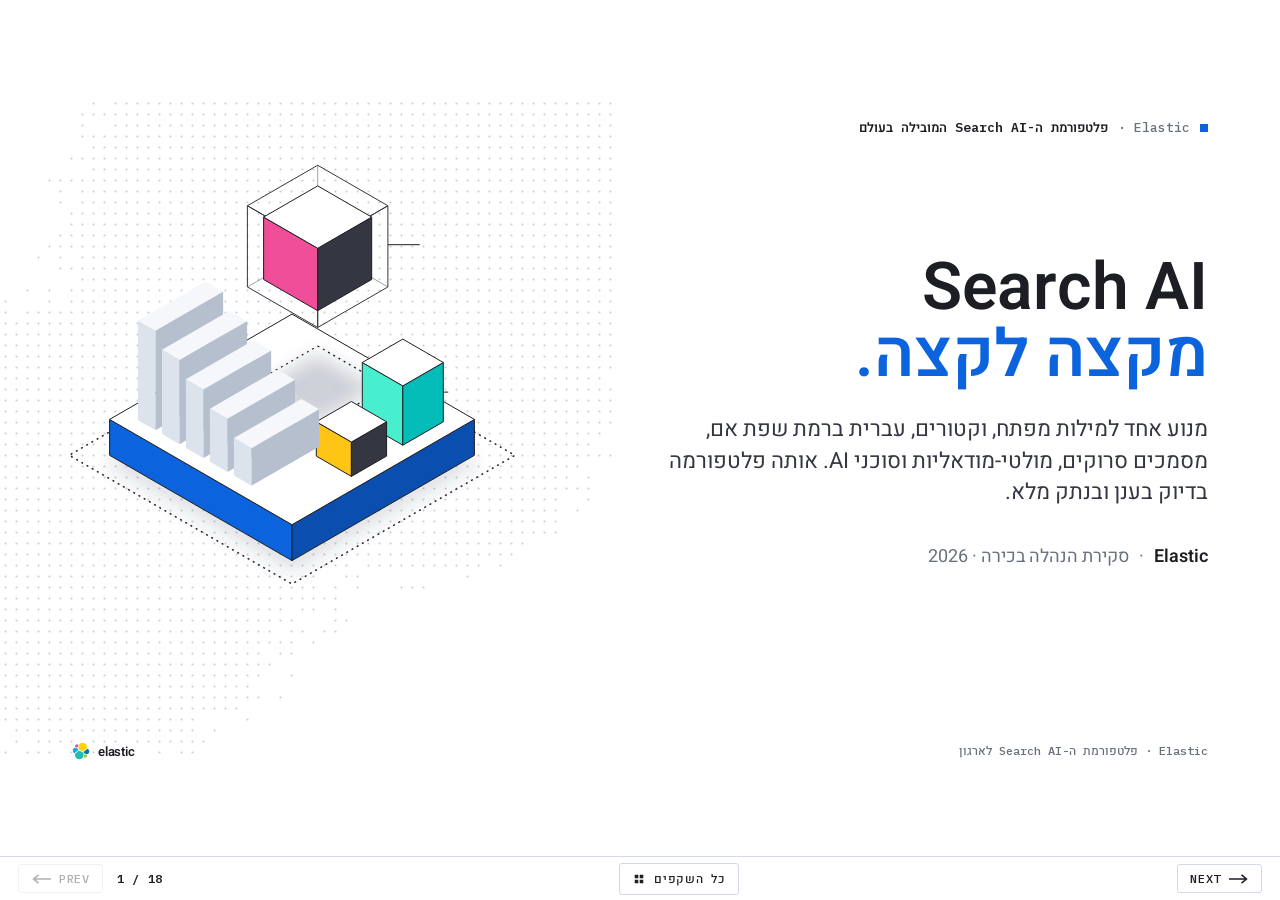
==== he.html @ b0130a94 "Add executive Hebrew (RTL) Search AI deck (he.html)" ====
<!DOCTYPE html>
<html lang="he" dir="rtl">
<head>
<meta charset="UTF-8">
<meta name="viewport" content="width=device-width,initial-scale=1">
<title>Elastic Search AI · מצגת הנהלה</title>
<link rel="preconnect" href="https://fonts.googleapis.com">
<link href="https://fonts.googleapis.com/css2?family=Heebo:wght@400;500;600;700&display=swap" rel="stylesheet">
<style>
@font-face{font-family:'IBM Plex Mono';font-style:normal;font-weight:400;font-display:block;src:url([data-uri]) format('woff2');unicode-range:U+0000-00FF, U+0131, U+0152-0153, U+02BB-02BC, U+02C6, U+02DA, U+02DC, U+0304, U+0308, U+0329, U+2000-206F, U+20AC, U+2122, U+2191, U+2193, U+2212, U+2215, U+FEFF, U+FFFD}
@font-face{font-family:'IBM Plex Mono';font-style:normal;font-weight:500;font-display:block;src:url([data-uri]) format('woff2');unicode-range:U+0000-00FF, U+0131, U+0152-0153, U+02BB-02BC, U+02C6, U+02DA, U+02DC, U+0304, U+0308, U+0329, U+2000-206F, U+20AC, U+2122, U+2191, U+2193, U+2212, U+2215, U+FEFF, U+FFFD}
@font-face{font-family:'IBM Plex Mono';font-style:normal;font-weight:600;font-display:block;src:url([data-uri]) format('woff2');unicode-range:U+0000-00FF, U+0131, U+0152-0153, U+02BB-02BC, U+02C6, U+02DA, U+02DC, U+0304, U+0308, U+0329, U+2000-206F, U+20AC, U+2122, U+2191, U+2193, U+2212, U+2215, U+FEFF, U+FFFD}
@font-face{font-family:'Inter';font-style:normal;font-weight:400 600;font-display:block;src:url([data-uri]) format('woff2');unicode-range:U+0370-0377, U+037A-037F, U+0384-038A, U+038C, U+038E-03A1, U+03A3-03FF}
@font-face{font-family:'Inter';font-style:normal;font-weight:400 600;font-display:block;src:url([data-uri]) format('woff2');unicode-range:U+0000-00FF, U+0131, U+0152-0153, U+02BB-02BC, U+02C6, U+02DA, U+02DC, U+0304, U+0308, U+0329, U+2000-206F, U+20AC, U+2122, U+2191, U+2193, U+2212, U+2215, U+FEFF, U+FFFD}
:root{
  --blue:#0B64DD; --blue-d:#0A4FB0; --blue-l:#D9E8FF;
  --teal:#48EFCF; --teal-d:#02BCB7;
  --pink:#F04E98; --pink-l:#F58FC0;
  --orange:#FF7E62; --yellow:#FEC514;
  --ink:#1D1E24; --char:#343741; --grey:#69707D; --grey-l:#98A2B3;
  --line:#D3DAE6; --bg:#F5F7FA; --slate:#B5BFCE; --slate-l:#DDE3EC;
  --sans:'Inter',-apple-system,system-ui,sans-serif;
  --mono:'IBM Plex Mono',ui-monospace,Menlo,monospace;
}
*,*::before,*::after{box-sizing:border-box;margin:0;padding:0}
html{background:#fff;width:100%;height:100%;overflow:hidden}
.slide{display:none;width:1280px;height:720px;overflow:hidden;position:absolute;left:0;top:0;background:#fff;color:var(--ink);font-family:var(--sans);-webkit-font-smoothing:antialiased;padding:56px 72px}
.slide.soft{background:var(--bg)}
.slide.ink{background:#101218;color:#fff}

/* type */
.eyebrow{font:500 12px var(--mono);letter-spacing:.08em;text-transform:uppercase;color:var(--grey);display:flex;align-items:center;gap:10px}
.eyebrow::before{content:'';width:8px;height:8px;background:var(--blue)}
.eyebrow b{color:var(--ink);font-weight:600}
h1,.h1{font-family:var(--sans);font-weight:600;font-size:52px;line-height:1.04;letter-spacing:-1.6px;color:var(--ink);margin-top:14px}
h1 .b,.h1 .b,.b{color:var(--blue)}
.sub{font-size:19px;line-height:1.5;color:var(--grey);max-width:820px;margin-top:14px}
.mono{font-family:var(--mono)}
.quote{font:400 28px/1.35 var(--mono);color:var(--ink);letter-spacing:-.3px}
.stat{font:500 84px/1 var(--sans);letter-spacing:-3px;color:var(--blue)}
.stat small{font-size:.45em;letter-spacing:-1px}
.cap{font-size:15px;line-height:1.45;color:var(--char)}
.tag{font:600 11px var(--mono);letter-spacing:.06em;text-transform:uppercase;color:var(--ink)}
.tag i{font-style:normal;font-weight:400;color:var(--grey)}
.chip{display:inline-flex;align-items:center;gap:6px;font:500 11px var(--mono);letter-spacing:.04em;text-transform:uppercase;color:var(--char);border:1px solid var(--line);background:#fff;padding:4px 9px}
.chip.on{border-color:var(--blue);color:var(--blue)}
.btn{display:inline-flex;align-items:center;font:500 15px var(--sans);color:var(--blue);border:1.5px solid var(--blue);border-radius:4px;padding:11px 22px;background:#fff}
.btn.fill{background:var(--blue);color:#fff}

/* surfaces */
.card{background:#fff;border:1px solid var(--line);padding:20px 22px}
.card.ink{background:var(--ink);border-color:var(--ink);color:#fff}
.rule{height:1px;background:var(--ink)}
.hair{border-top:1px solid var(--ink)}
.dash{border:1px dashed var(--ink)}
.sw{display:inline-block;width:10px;height:10px;vertical-align:middle}

/* layers */
.ew-dots{position:absolute;pointer-events:none;z-index:0}
.z{position:relative;z-index:2}
svg.iso{overflow:visible;position:absolute;z-index:1}
svg.iso text{font-family:var(--mono)}

/* chrome */
.ew-foot{position:absolute;left:72px;right:72px;bottom:26px;height:22px;display:flex;align-items:center;justify-content:space-between;z-index:5;font:500 10.5px var(--mono);letter-spacing:.08em;text-transform:uppercase;color:var(--grey-l)}
.ew-foot .lg{display:flex;align-items:center;gap:8px;color:var(--ink);font:600 13px var(--sans);letter-spacing:-.2px;text-transform:none}
.ew-foot .lg svg{width:18px;height:18px}
.slide.ink .ew-foot .lg{color:#fff}

/* entrance */
@keyframes ew-in{from{opacity:0;transform:translateY(12px)}to{opacity:1;transform:none}}
@keyframes ew-wipe{from{clip-path:inset(0 100% 0 0)}to{clip-path:inset(0 0 0 0)}}
.in1{animation:ew-in .6s cubic-bezier(.2,.7,.2,1) .05s both}
.in2{animation:ew-in .6s cubic-bezier(.2,.7,.2,1) .15s both}
.in3{animation:ew-in .6s cubic-bezier(.2,.7,.2,1) .3s both}
.in4{animation:ew-in .6s cubic-bezier(.2,.7,.2,1) .5s both}
.in5{animation:ew-in .6s cubic-bezier(.2,.7,.2,1) .7s both}
.in6{animation:ew-in .6s cubic-bezier(.2,.7,.2,1) .95s both}
.wipe{animation:ew-wipe .9s cubic-bezier(.6,0,.2,1) .2s both}

.slide.on{display:block}

/* Briefing deck v2: deck layer on top of eweb.css (Elastic web kit). Role colours are consistent across all slides. */
html,body{margin:0;background:#fff}
body{position:fixed;inset:0;overflow:hidden}
:root{--bar:44px}
#stage{position:absolute;left:0;top:0;width:1280px;height:720px;transform-origin:0 0}
.slide{font-size:18px}
.mono{font-family:var(--mono)}
.slide .tag{font-size:12px}
h1{font-size:46px;letter-spacing:-1.5px}
.slide [data-goto]{cursor:pointer}
.ew-foot{color:var(--grey)}
.ew-foot .rt{display:flex;gap:22px;align-items:center}
.ew-foot .ct{color:var(--ink);min-width:40px;text-align:right}

/* ---------- role colours: BM25 yellow, vector teal, RRF pink, rerank poppy, key blue ---------- */
.kw{--c:#FEC514;--ct:#8A6500;--cl:#FFF4CC}
.vec{--c:#48EFCF;--ct:#0A7A76;--cl:#DDFBF5}
.rrf{--c:#F04E98;--ct:#BD2A72;--cl:#FDE6F1}
.rr{--c:#FF957D;--ct:#B84A2E;--cl:#FFE9E3}
.key{--c:#0B64DD;--ct:#0B64DD;--cl:#D9E8FF}
.kwt{color:#8A6500}.vect{color:#0A7A76}.rrft{color:#BD2A72}.rrt{color:#B84A2E}
.chipf{display:inline-block;background:var(--c);color:var(--ink);font:600 13px/1 var(--mono);letter-spacing:.05em;text-transform:uppercase;padding:7px 12px;white-space:nowrap}
.chipf.key{color:#fff}
.chipf.lc{text-transform:none;letter-spacing:.02em}
.chipf.ink{background:#343741;color:#fff}
.chipf.sl{background:#B5BFCE}
.chipf.ghostc{background:#fff;border:1.5px dashed var(--grey);color:var(--grey);padding:5.5px 10.5px}
.sw{display:inline-block;width:16px;height:16px;background:var(--c);flex:none;margin-top:4px}
.illus{margin:-4px 0 -4px 14px;font:600 11px var(--mono);letter-spacing:.08em;text-transform:uppercase;border:1px solid var(--ink);padding:3px 8px;color:var(--ink);background:#fff}
.arw{width:22px;height:11px;flex:none;color:var(--ink)}

/* step reveal */
.rv{opacity:0;transform:translateY(8px);transition:opacity .45s ease,transform .45s ease;pointer-events:none}
.rv.show{opacity:1;transform:none;pointer-events:auto}
.stack{display:grid}
.stack>*{grid-area:1/1}

/* code window */
.cw{background:#fff;border:1px solid var(--ink);box-shadow:6px 6px 0 var(--blue)}
.cw .bar{height:26px;border-bottom:1px solid var(--ink);display:flex;align-items:center;gap:6px;padding:0 10px;font:600 11px var(--mono);letter-spacing:.06em;text-transform:uppercase}
.cw .bar i{width:8px;height:8px;border:1px solid var(--ink);border-radius:50%}
.cw .bar span{margin-left:6px}
.code{font:400 15px/1.55 var(--mono);color:var(--char);padding:9px 14px;margin:0;white-space:pre}
.code .k{color:var(--blue);font-weight:600}

/* results tables (shared by slides 03 and 10) */
.lst .lh{display:flex;align-items:center;gap:12px;padding-bottom:12px;border-bottom:2px solid var(--c,var(--ink))}
.lst .lsub{font-size:18px;color:var(--grey)}
.lst .lsub b{color:var(--ink);font-weight:600;font-family:var(--mono);font-size:17px}
.r{display:grid;grid-template-columns:28px 1fr auto;align-items:center;column-gap:10px;border-bottom:1px solid var(--line);position:relative}
.rk{font:500 14px var(--mono);color:var(--grey)}
.ti{font:500 16px/1.25 var(--sans);letter-spacing:-.1px;color:var(--ink)}
.sc{text-align:right;white-space:nowrap}
.sc b{display:block;font:600 28px/1 var(--mono);color:var(--ct,var(--ink));letter-spacing:-.5px}
.sc i{display:block;font:400 11px var(--mono);color:var(--grey);font-style:normal;margin-top:3px}
.top1{background:var(--cl);box-shadow:inset 4px 0 0 var(--c)}

/* ---------- speaker notes (N) ---------- */
#notes{position:fixed;top:0;right:0;bottom:0;width:380px;background:#fff;border-left:1px solid var(--line);padding:22px 24px;overflow:auto;display:none;z-index:20;font-family:var(--sans)}
body.notes-on #notes{display:block}
#notes .nh{display:flex;justify-content:space-between;font:600 11px var(--mono);letter-spacing:.08em;text-transform:uppercase;color:var(--grey);margin-bottom:14px;padding-bottom:10px;border-bottom:1px solid var(--ink)}
#notes-body{font-size:15.5px;line-height:1.55;color:var(--char)}
#notes-body p{margin-bottom:12px}
#notes-body b{color:var(--ink);font-weight:600}
#notes-body code{font:500 13px var(--mono);background:#F5F7FA;padding:1px 4px}
#notes .nf{margin-top:18px;font:400 11px var(--mono);color:var(--grey)}
aside.nt{display:none}

/* ---------- 11 MRR definition panels ---------- */
#s11 .rp{position:absolute;left:820px;top:232px;width:388px;transition:opacity .4s}
#s11 .rp p{margin-top:12px;font-size:19px;line-height:1.42;color:var(--char)}
#s11 .rp p b{color:var(--ink);font-weight:600}
#s11 .rp .tag{color:#0B64DD}
#s11 .scale{display:grid;grid-template-columns:1fr 1fr;gap:8px 12px;margin-top:12px;font:500 17px var(--mono);color:var(--char)}
#s11 .scale span{background:#F5F7FA;border-left:4px solid #0B64DD;padding:7px 10px}
#s11 .scale b{color:#0B64DD;font-weight:600}
#s11 .rp2{opacity:0;pointer-events:none}
#s11[data-step="3"] .rp2{opacity:1}
#s11[data-step="3"] .rp1,#s11[data-step="4"] .rp1{opacity:0}
#s11 .read{margin-top:14px;background:#D9E8FF;border-left:5px solid #0B64DD;padding:10px 14px;font-size:19px;line-height:1.4;color:var(--ink)}
#s11 .hk.lab3{margin-top:8px;color:var(--ink)}

/* ---------- bottom nav bar + overview ---------- */
#bar{position:fixed;left:0;right:0;bottom:0;height:var(--bar);background:#fff;border-top:1px solid var(--line);display:flex;align-items:center;gap:14px;padding:0 18px;font:500 12px var(--mono);letter-spacing:.06em;text-transform:uppercase;color:var(--grey);z-index:30}
#bar .sp{flex:1}
#bar button{display:inline-flex;align-items:center;gap:8px;font:inherit;letter-spacing:inherit;text-transform:inherit;color:var(--ink);background:#fff;border:1px solid var(--line);border-radius:3px;padding:6px 12px;cursor:pointer;transition:border-color .15s,color .15s}
#bar button:hover:not(:disabled){border-color:var(--ink)}
#bar button:focus-visible,#ovg .tile:focus-visible{outline:2px solid var(--blue);outline-offset:2px}
#bar button:disabled{opacity:.35;cursor:default}
#bar button svg{width:14px;height:10px;flex:none}
#bar button svg.arw{width:20px;height:10px}
#bar .arw.rev{transform:scaleX(-1)}
#count{min-width:64px;color:var(--ink);font-weight:600}
#overview{position:fixed;left:0;right:0;top:0;bottom:var(--bar);background:rgba(255,255,255,.98);z-index:25;overflow:auto;padding:26px 36px;font-family:var(--sans)}
#overview[hidden]{display:none}
#overview .ovh{font:600 12px var(--mono);letter-spacing:.08em;text-transform:uppercase;color:var(--ink);padding-bottom:12px;border-bottom:1px solid var(--ink);margin-bottom:18px;display:flex;gap:16px;align-items:baseline}
#overview .ovh span{font-weight:400;color:var(--grey)}
#ovg{display:grid;grid-template-columns:repeat(auto-fill,minmax(210px,1fr));gap:12px}
#ovg .tile{display:flex;flex-direction:column;gap:8px;text-align:left;background:#fff;border:1px solid var(--line);padding:12px 14px;min-height:92px;cursor:pointer;font:inherit;color:var(--ink)}
#ovg .tile i{font:600 12px var(--mono);font-style:normal;color:var(--blue);letter-spacing:.06em}
#ovg .tile span{font:500 16px/1.25 var(--sans);letter-spacing:-.2px}
#ovg .tile:hover{border-color:var(--ink);box-shadow:4px 4px 0 var(--blue)}
#ovg .tile.cur{border-color:var(--blue);background:#D9E8FF}
#notes{bottom:var(--bar)}


/* ---------- Hebrew / RTL Executive Deck Layer ---------- */
:root{
  --bar:44px;
  --sans:'Heebo','Inter',-apple-system,'Segoe UI','Arial Hebrew',sans-serif;
  --mono:'IBM Plex Mono','Heebo',ui-monospace,Menlo,monospace;
  --dev-blue:#101C3F;
}
html,body{margin:0;background:#fff}
body{position:fixed;inset:0;overflow:hidden}
#stage{position:absolute;left:0;top:0;width:1280px;height:720px;transform-origin:0 0}
.slide{font-size:18px;direction:rtl;padding:50px 72px}
.slide [data-goto]{cursor:pointer}
h1,.h1,.take,.callout,.sub,.eyebrow,.chipf,.tag,.ew-foot .rt,.chip{letter-spacing:0!important}
h1{font-size:44px;line-height:1.08;margin-top:12px}
.eyebrow{text-transform:none;font-size:13px}
.tag{text-transform:none;font-size:12.5px}
.chipf{text-transform:none;font-size:13px;padding:7px 12px}
.ew-foot{direction:ltr;color:var(--grey);text-transform:none;letter-spacing:0!important}
.ew-foot .rt{direction:rtl;display:flex;gap:22px;align-items:center;font-size:12px}
#ovg .tile{text-align:right;direction:rtl}
#notes{direction:rtl;text-align:right;left:0;right:auto;border-left:0;border-right:1px solid var(--line)}
#notes .nh{letter-spacing:0!important;text-transform:none}
.slide .arw{transform:scaleX(-1)}
svg.iso{direction:ltr}
svg.iso text{font-family:'Heebo','IBM Plex Mono',sans-serif!important;letter-spacing:0!important}
.code,.cw .bar,.mono{direction:ltr;unicode-bidi:isolate}
.code{text-align:left;font:400 14.5px/1.55 var(--mono);color:var(--char);padding:10px 14px;margin:0;white-space:pre}
.cw{background:#fff;border:1.5px solid var(--dev-blue);box-shadow:6px 6px 0 var(--blue)}
.cw .bar{height:26px;border-bottom:1px solid var(--dev-blue);display:flex;align-items:center;gap:6px;padding:0 10px;font:600 11px var(--mono);letter-spacing:.04em;text-transform:none}
.cw .bar i{width:8px;height:8px;border:1px solid var(--ink);border-radius:50%}
.cw .bar span{margin-left:6px}

/* Role colors */
.kw{--c:#FEC514;--ct:#8A6500;--cl:#FFF4CC}
.vec{--c:#48EFCF;--ct:#0A7A76;--cl:#DDFBF5}
.rrf{--c:#F04E98;--ct:#BD2A72;--cl:#FDE6F1}
.rr{--c:#FF957D;--ct:#B84A2E;--cl:#FFE9E3}
.key{--c:#0B64DD;--ct:#0B64DD;--cl:#D9E8FF}
.kwt{color:#8A6500}.vect{color:#0A7A76}.rrft{color:#BD2A72}.rrt{color:#B84A2E}

.qt{font:600 22px/1.3 var(--sans);border-right:5px solid var(--blue);padding-right:16px;color:var(--ink)}
.take{margin-top:18px;font:600 32px/1.15 var(--sans)}
.take .kwt{box-shadow:inset 0 -10px 0 #FEC514}
.take .vect{box-shadow:inset 0 -10px 0 #48EFCF}
.note{margin-top:6px;font-size:17px;color:var(--grey)}
.callout{background:#D9E8FF;border-right:6px solid #0B64DD;padding:13px 20px;font:600 22px/1.35 var(--sans);color:var(--ink)}
.callout .b{color:var(--blue)}
.teal-rule{width:64px;height:3px;background:#48EFCF;margin:8px 0 12px}

/* Shared results rows (RTL) */
.lst .lh{display:flex;align-items:center;gap:12px;padding-bottom:10px;border-bottom:2px solid var(--c,var(--ink))}
.lst .lsub{font-size:16px;color:var(--grey)}
.r{display:grid;grid-template-columns:28px 1fr auto;align-items:center;column-gap:10px;border-bottom:1px solid var(--line);position:relative}
.rk{font:600 14px var(--mono);color:var(--grey);text-align:center}
.ti{font:500 16px/1.3 var(--sans);color:var(--ink)}
.sc{text-align:left;white-space:nowrap;direction:ltr}
.sc b{display:block;font:600 25px/1 var(--mono);color:var(--ct,var(--ink))}
.sc i{display:block;font:400 11px var(--sans);color:var(--grey);font-style:normal;margin-top:2px;direction:rtl}
.top1{background:var(--cl);box-shadow:inset -4px 0 0 var(--c)}

/* h01: Cover */
#h01 .z{width:610px}
#h01 h1{font-size:66px;line-height:1.02;margin-top:118px}
#h01 .sub{font-size:22px;max-width:560px;margin-top:24px;color:var(--char);line-height:1.45}
#h01 .by{margin-top:34px;font-size:18px;display:flex;gap:10px;color:var(--grey);align-items:center}
#h01 .by b{color:var(--ink);font-weight:600}
#h01 #hero{left:12px;top:0;width:620px;height:720px}

/* h02: Yesterday vs Today */
#h02 h1{font-size:39px}
#h02 .era2{display:grid;grid-template-columns:1fr 1fr;gap:30px;margin-top:18px}
#h02 .ec{border:1.5px solid var(--dev-blue);border-radius:8px;padding:18px 22px;background:#fff;display:flex;flex-direction:column;min-height:278px}
#h02 .ec.today{box-shadow:8px 8px 0 var(--blue);border-color:var(--blue)}
#h02 .ec .ehd{display:flex;align-items:center;justify-content:space-between;margin-bottom:8px}
#h02 .ec h3{font:700 24px/1.2 var(--sans);color:var(--ink)}
#h02 .sbar{display:flex;align-items:center;gap:10px;border:1.5px solid var(--line);background:#F5F7FA;padding:8px 12px;border-radius:6px;font:600 17.5px var(--sans);color:var(--ink);margin:4px 0 12px}
#h02 .ec.today .sbar{background:#D9E8FF;border-color:#0B64DD}
#h02 .links{display:grid;gap:7px;font-size:15.5px;color:var(--char)}
#h02 .links div{padding:7px 11px;border:1px solid var(--line);border-radius:4px;background:#fff;display:flex;justify-content:space-between;align-items:center}
#h02 .links div i{font-style:normal;font-size:12.5px;color:var(--grey)}
#h02 .aians{background:#F5F7FA;border-right:4px solid #48EFCF;padding:11px 14px;font-size:15.5px;line-height:1.45;color:var(--ink);flex:1}
#h02 .aians b{color:#0B64DD}
#h02 .aians .srcs{display:flex;gap:8px;margin-top:10px;flex-wrap:wrap}
#h02 .aians .srcs span{font:500 12px var(--sans);background:#fff;border:1px solid var(--line);padding:3px 8px;color:var(--char)}
#h02 .bot2{margin-top:18px;padding:11px 18px;font-size:20.5px}

/* h03: Gartner MQ */
#h03 .split3{display:grid;grid-template-columns:1.15fr .95fr;gap:36px;margin-top:20px;align-items:start}
#h03 .gpts{display:grid;gap:14px}
#h03 .gp{border:1.5px solid var(--dev-blue);border-radius:8px;padding:16px 20px;background:#fff}
#h03 .gp.lead{border-color:var(--blue);background:#F5F7FA;box-shadow:6px 6px 0 #48EFCF}
#h03 .gp h3{font:700 21px/1.2 var(--sans);color:var(--ink);margin-bottom:6px;display:flex;align-items:center;gap:10px}
#h03 .gp p{font-size:16.5px;line-height:1.42;color:var(--char)}
#h03 .mqbox{border:1.5px solid var(--dev-blue);background:#fff;padding:10px 12px;box-shadow:8px 8px 0 var(--blue);display:flex;flex-direction:column;align-items:center}
#h03 .mqbox img{max-height:446px;width:auto;max-width:100%;display:block}
#h03 .mqcap{font-size:12px;color:var(--grey);margin-top:6px;direction:ltr}

/* h04: DB-Engines Vector DBMS */
#h04 .split4{display:grid;grid-template-columns:.95fr 1.15fr;gap:32px;margin-top:18px;align-items:start}
#h04 .vstats{display:flex;flex-direction:column;gap:14px}
#h04 .hero-score{border:1.5px solid var(--blue);background:#F5F7FA;padding:18px 22px;border-radius:8px;box-shadow:6px 6px 0 #0B64DD}
#h04 .hero-score .big{display:flex;align-items:baseline;gap:14px}
#h04 .hero-score .big b{font:700 64px/1 var(--mono);color:#0B64DD;direction:ltr}
#h04 .hero-score .big span{font:600 20px/1.25 var(--sans);color:var(--ink)}
#h04 .bars{display:grid;gap:8px;margin-top:14px}
#h04 .brw{display:grid;grid-template-columns:138px 1fr 48px;align-items:center;gap:10px;direction:ltr;font:600 13.5px var(--mono)}
#h04 .brw .tr{height:12px;background:#DDE3EC;border-radius:2px;overflow:hidden}
#h04 .brw .fl{height:100%;background:#98A2B3}
#h04 .brw.es .fl{background:#0B64DD}
#h04 .brw.es{color:#0B64DD;font-weight:700}
#h04 .vmsg{border:1.5px solid var(--dev-blue);border-radius:8px;padding:15px 18px;background:#fff;font-size:16.5px;line-height:1.45;color:var(--char)}
#h04 .vmsg b{color:var(--ink)}
#h04 .dbimgs{display:flex;flex-direction:column;gap:10px}
#h04 .dbf{border:1.5px solid var(--dev-blue);background:#fff;padding:6px 10px;display:flex;justify-content:center}
#h04 .dbf.top img{max-height:194px;width:auto;max-width:100%;display:block}
#h04 .dbf.bot{box-shadow:6px 6px 0 #48EFCF}
#h04 .dbf.bot img{max-height:242px;width:auto;max-width:100%;display:block}

/* h05: Israeli Customer Stories */
#h05 h1{font-size:40px}
#h05 .cgrid{display:grid;grid-template-columns:repeat(4,1fr);gap:16px;margin-top:20px}
#h05 .cc{border:1.5px solid var(--dev-blue);border-radius:8px;background:#fff;padding:14px 16px;display:flex;flex-direction:column;min-height:212px;transition:transform .2s,box-shadow .2s}
#h05 .cc.feat{box-shadow:5px 5px 0 var(--blue)}
#h05 .cc .lgwrap{height:50px;display:flex;align-items:center;justify-content:space-between;gap:8px}
#h05 .cc .lgwrap img{max-height:46px;max-width:140px;width:auto;object-fit:contain;display:block}
#h05 .cc .sec-tag{font:600 11px var(--sans);padding:3px 8px;background:#F5F7FA;border:1px solid var(--line);color:var(--grey);white-space:nowrap}
#h05 .cc .trule{width:46px;height:3px;background:#48EFCF;margin:8px 0 8px}
#h05 .cc h4{font:700 16.5px/1.2 var(--sans);color:var(--ink);margin-bottom:5px}
#h05 .cc p{font-size:13.8px;line-height:1.38;color:var(--char)}

/* h06: One Engine + DiskBBQ */
#h06 .cards3{display:grid;grid-template-columns:repeat(3,1fr);gap:24px;margin-top:34px}
#h06 .fc{display:flex;flex-direction:column;border:1.5px solid var(--dev-blue);border-radius:8px;background:#fff;padding:0 24px 24px;min-height:326px;overflow:hidden;transition:box-shadow .3s,border-color .3s;--ac:var(--c)}
#h06 .fc .bar{display:flex;height:10px;margin:0 -24px 20px;background:var(--c)}
#h06 .fc .bar i{flex:1}
#h06 .fc .bar i.kw{background:#FEC514}#h06 .fc .bar i.vec{background:#48EFCF}
#h06 .fc h3{font:700 26px/1.2 var(--sans);margin:8px 0 12px;color:var(--ink)}
#h06 .fc p{font-size:18px;line-height:1.48;color:var(--char)}
#h06 .fc:nth-child(1){--ac:#FEC514}#h06 .fc:nth-child(2){--ac:#0B64DD}#h06 .fc:nth-child(3){--ac:#F04E98}
#h06[data-step="1"] .fc:nth-child(1),#h06[data-step="2"] .fc:nth-child(2),#h06[data-step="3"] .fc:nth-child(3){border-color:var(--ink);box-shadow:8px 8px 0 var(--ac)}
#h06 .cubes{display:flex;gap:6px;margin-top:auto;padding-top:18px}
#h06 .cubes i{display:block;width:20px;height:20px;border:1px solid var(--ink)}
#h06 .cubes i.y{background:#FEC514}#h06 .cubes i.t{background:#48EFCF}#h06 .cubes i.b{background:#0B64DD}#h06 .cubes i.p{background:#F04E98}
#h06 .cubes.dec{align-items:flex-end}
#h06 .cubes.dec i:nth-child(1){width:22px;height:22px}#h06 .cubes.dec i:nth-child(2){width:18px;height:18px}#h06 .cubes.dec i:nth-child(3){width:14px;height:14px}#h06 .cubes.dec i:nth-child(4){width:11px;height:11px}#h06 .cubes.dec i:nth-child(5){width:8px;height:8px}#h06 .cubes.dec i:nth-child(6){width:6px;height:6px}
#h06 .promise{margin-top:28px;font:700 30px/1.2 var(--sans)}

/* h07: The Hebrew Challenge + DictaBERT */
#h07 .hsplit{display:grid;grid-template-columns:1.05fr .95fr;gap:32px;margin-top:22px;align-items:start}
#h07 .traps{display:grid;grid-template-columns:1fr 1fr;gap:14px}
#h07 .trp{border:1.5px solid var(--dev-blue);border-radius:8px;padding:15px 16px;background:#fff}
#h07 .trp b{display:block;font:700 18px/1.2 var(--sans);color:var(--ink);margin-bottom:6px}
#h07 .trp .ex{display:inline-block;background:#FFF4CC;border-right:3px solid #FEC514;padding:3px 8px;font:600 15px var(--sans);color:var(--ink);margin-bottom:7px}
#h07 .trp p{font-size:15px;line-height:1.4;color:var(--char)}
#h07 .dicta{display:flex;flex-direction:column;gap:14px}
#h07 .an-box{border:1.5px solid var(--dev-blue);background:#fff;box-shadow:6px 6px 0 #48EFCF;padding:16px 18px;border-radius:8px}
#h07 .an-box .in-sent{background:#F5F7FA;border-right:4px solid var(--blue);padding:9px 12px;font:600 18px var(--sans);margin:8px 0 12px}
#h07 .an-steps{display:flex;align-items:center;gap:6px;flex-wrap:nowrap;margin-bottom:12px;direction:ltr}
#h07 .an-steps span{font:600 11.5px var(--mono);padding:4px 7px;border:1px solid var(--ink);background:#fff;white-space:nowrap}
#h07 .an-steps span.hl{background:#0B64DD;color:#fff;border-color:#0B64DD}
#h07 .lemmas{display:flex;gap:8px;flex-wrap:wrap;margin-top:8px}
#h07 .lemmas b{background:#DDFBF5;border:1px solid #02BCB7;color:#0A7A76;padding:5px 12px;font:700 16px var(--sans);border-radius:4px}
#h07 .take7{margin-top:20px}

/* h08: Words vs Meaning (Hebrew Phrasing Gap) */
#h08 .qrow{display:grid;grid-template-columns:1.35fr .65fr;gap:32px;align-items:center;margin-top:16px}
#h08 .qrow .ask{font:700 30px/1.15 var(--sans);color:var(--ink);text-align:left}
#h08 .lists{display:grid;grid-template-columns:1fr 1fr;gap:38px;margin-top:16px}
#h08 .lists .r{grid-template-columns:28px 1fr;min-height:54px}
#h08 .lists .ct{display:grid;grid-template-columns:1fr auto;gap:14px;align-items:center;padding:6px 12px;min-height:54px}
#h08 .lists .ct.ans{box-shadow:inset -5px 0 0 var(--blue)}
#h08 .lists .ct.top1.ans{background:var(--cl)}
#h08 .lists .gap{height:26px;display:flex;align-items:center;justify-content:center;font:500 15px var(--mono);color:var(--grey);letter-spacing:.25em}

/* h09: Cross-lingual */
#h09 .heq{margin-top:20px;display:flex;align-items:center;gap:24px}
#h09 .heq .qt{font-size:30px;padding:6px 18px 6px 0;flex:1}
#h09 .heq .en{font-size:16.5px;color:var(--grey);max-width:340px;line-height:1.4}
#h09 .two{display:grid;grid-template-columns:1fr 1fr;gap:44px;margin-top:26px}
#h09 .zero{display:flex;align-items:baseline;gap:18px;margin-top:18px}
#h09 .zero .stat{font-size:104px;color:#8A6500;letter-spacing:-2px}
#h09 .zero .of{font-size:20px;color:var(--char);line-height:1.4}
#h09 .hit{margin-top:16px}
#h09 .hit .r{grid-template-columns:28px 1fr;min-height:62px}
#h09 .hit .ct{display:grid;grid-template-columns:1fr auto;gap:16px;align-items:center;padding:8px 14px;min-height:62px}
#h09 .hit .ti{direction:ltr;text-align:left;font-size:17.5px}
#h09 .hit .ct.ans{box-shadow:inset -5px 0 0 var(--blue)}
#h09 .hit .ct.top1.ans{background:var(--cl)}
#h09 .langs{display:flex;gap:10px;margin-top:16px;flex-wrap:wrap}
#h09 .langs span{font:500 13px var(--sans);border:1px solid var(--line);padding:5px 10px;color:var(--char);background:#F5F7FA}
#h09 .take4{position:absolute;left:72px;right:72px;top:592px;font:700 31px/1.15 var(--sans)}

/* h10: semantic_text */
#h10 h1 .st{font-weight:600;font-size:40px}
#h10 .right-col{position:absolute;right:72px;top:162px;width:610px}
#h10 .fl{display:flex;align-items:center;gap:8px;margin-top:10px;flex-wrap:wrap;direction:ltr;justify-content:flex-end}
#h10 .fl .arw{transform:none}
#h10 .nd{border:1px solid var(--ink);background:#fff;padding:7px 9px;font:600 12.5px/1.1 var(--mono);white-space:nowrap}
#h10 .nd.eis{background:var(--blue);border-color:var(--blue);color:#fff}
#h10 .nd.vec{background:#48EFCF;border-color:#02BCB7}
#h10 .fc6{margin-top:14px;font-size:18.5px;line-height:1.45;color:var(--char);display:flex;gap:12px;align-items:flex-start}
#h10 .fc6 .n{flex:none;width:28px;height:28px;border-radius:50%;background:var(--blue);color:#fff;font:600 14px var(--mono);display:flex;align-items:center;justify-content:center;margin-top:3px}
#h10 .fc6 b{color:var(--ink)}
#h10 .left-col{position:absolute;left:72px;top:162px;width:496px}
#h10 .ep{border:1.5px solid var(--line);padding:11px 14px;margin-top:12px;background:#F5F7FA;display:flex;align-items:center;gap:12px;font-size:15px;color:var(--char);direction:ltr}
#h10 .ep .id{font:600 14.5px var(--mono);color:var(--ink);white-space:nowrap}

/* h11: Hybrid RRF + Single _search request */
#h11 h1{font-size:39px}
#h11 .qline{display:flex;align-items:baseline;gap:14px;margin-top:12px}
#h11 .cols3{display:grid;grid-template-columns:repeat(3,1fr);gap:28px;margin-top:16px}
#h11 .lst .lh{min-height:38px}
#h11 .csub{height:22px;margin-top:5px;font-size:15px;color:var(--grey)}
#h11 .r{min-height:46px;padding:3px 10px 3px 6px;grid-template-columns:24px 1fr auto}
#h11 .r .ti{direction:ltr;text-align:right;font-family:var(--mono);font-size:15.5px}
#h11 .r.ans{box-shadow:inset -4px 0 0 #0B64DD;background:#D9E8FF}
#h11 .r.top1.ans{background:var(--cl);box-shadow:inset -4px 0 0 var(--c)}
#h11 .bot{position:absolute;left:72px;right:72px;top:464px;border-top:1.5px solid var(--ink);padding-top:14px;display:grid;grid-template-columns:1.2fr .8fr;gap:24px;align-items:center}
#h11 .msg{font-size:20px;line-height:1.42;color:var(--char)}
#h11 .msg b{color:var(--ink);font-weight:700}
#h11 .one-req{border:1.5px solid var(--dev-blue);background:#F5F7FA;border-radius:8px;padding:12px 16px;font-size:15px;line-height:1.4;color:var(--char)}
#h11 .one-req b{display:block;color:#0B64DD;font-size:16.5px;margin-bottom:4px}

/* h12: Relevance Pyramid */
#h12 .pyr{position:absolute;left:72px;top:150px;width:480px;height:340px;overflow:visible}
#h12 .thud{animation:thud .4s ease-out var(--thud-delay,.6s)}
@keyframes thud{0%{transform:translateY(0)}35%{transform:translateY(4px)}100%{transform:translateY(0)}}
#h12 .ripple{fill:none;stroke-width:3;transform-box:fill-box;transform-origin:center;opacity:0;animation:rip .9s ease-out both}
@keyframes rip{from{opacity:.75;transform:scale(1)}to{opacity:0;transform:scale(1.4)}}
#h12 .tiers{position:absolute;right:72px;top:150px;width:608px;height:372px}
#h12 .tx{position:absolute;left:0;right:0}
#h12 .tx.t3{top:16px}#h12 .tx.t2{top:142px}#h12 .tx.t1{top:262px}
#h12 .tx .hd{display:flex;align-items:center;gap:14px}
#h12 .tx .lb{font:600 14px var(--sans);color:var(--grey)}
#h12 .tx p{margin-top:8px;font-size:18px;line-height:1.45;color:var(--char)}
#h12 .cost{position:absolute;left:72px;top:528px;font-size:17px;color:var(--grey)}
#h12 .rag{position:absolute;left:72px;right:72px;top:574px}

/* h13: Reranker in motion */
#h13 .qline{display:flex;align-items:baseline;gap:14px;margin-top:12px}
#h13 .rl{position:absolute;right:72px;top:206px;width:690px;height:440px}
#h13 .it{position:absolute;left:0;right:0;height:30px;border:1px solid var(--line);background:#fff;display:grid;grid-template-columns:30px 1fr auto;align-items:center;gap:10px;padding:0 0 0 12px;font-size:14.5px;color:var(--char);direction:ltr;transition:transform .9s cubic-bezier(.5,0,.2,1),background .5s,border-color .5s}
#h13 .it .n{font:500 13px var(--mono);color:var(--grey);text-align:center}
#h13 .it .s{font:600 13px var(--mono);color:var(--grey)}
#h13 .it.ans{background:#FFE9E3;border-color:#FF957D;color:var(--ink);font-weight:600}
#h13 .it.ans .s{color:#B84A2E}
#h13 .i1{top:0px}
#h13 .i2{top:36px}
#h13 .i3{top:72px}
#h13 .i4{top:108px}
#h13 .i5{top:144px}
#h13 .i6{top:180px}
#h13 .i7{top:216px}
#h13 .i8{top:252px}
#h13 .i9{top:288px}
#h13 .i10{top:324px}
#h13 .i11{top:360px}
#h13 .i12{top:396px}
#h13[data-step="2"] .i12,#h13[data-step="3"] .i12{transform:translateY(-396px)}
#h13[data-step="2"] .i1,#h13[data-step="3"] .i1{transform:translateY(36px)}
#h13[data-step="2"] .i2,#h13[data-step="3"] .i2{transform:translateY(36px)}
#h13[data-step="2"] .i3,#h13[data-step="3"] .i3{transform:translateY(36px)}
#h13[data-step="2"] .i4,#h13[data-step="3"] .i4{transform:translateY(36px)}
#h13[data-step="2"] .i5,#h13[data-step="3"] .i5{transform:translateY(36px)}
#h13[data-step="2"] .i6,#h13[data-step="3"] .i6{transform:translateY(36px)}
#h13[data-step="2"] .i7,#h13[data-step="3"] .i7{transform:translateY(36px)}
#h13[data-step="2"] .i8,#h13[data-step="3"] .i8{transform:translateY(36px)}
#h13[data-step="2"] .i9,#h13[data-step="3"] .i9{transform:translateY(36px)}
#h13[data-step="2"] .i10,#h13[data-step="3"] .i10{transform:translateY(36px)}
#h13[data-step="2"] .i11,#h13[data-step="3"] .i11{transform:translateY(36px)}
#h13 .side{position:absolute;left:72px;top:206px;width:406px}
#h13 .side .st8{display:flex;align-items:flex-start;gap:12px;margin-bottom:14px;font-size:17.5px;line-height:1.4;color:var(--char)}
#h13 .side .st8 b{color:var(--ink);font-weight:700}
#h13 .side .pill{display:inline-flex;align-items:center;gap:12px;margin-top:6px;background:#FFE9E3;border-right:6px solid #FF957D;padding:12px 18px;font:700 28px/1 var(--mono);color:#B84A2E;direction:ltr}
#h13 .side .pill span{font:600 14px var(--sans);color:var(--char);direction:rtl}
#h13 .take8{margin-top:22px;font:700 31px/1.15 var(--sans)}
#h13 .sm8{margin-top:10px;font-size:15.5px;color:var(--grey);line-height:1.4}

/* h14: RAG, Agent Builder & Workflows */
#h14 .world{position:absolute;left:72px;right:72px;top:170px;height:262px}
#h14 .model{position:absolute;right:0;top:0;width:336px;height:262px;border:2px solid var(--dev-blue);background:#D9E8FF;padding:20px 22px;border-radius:8px}
#h14 .model h3{font:700 26px/1.18 var(--sans);margin:8px 0 10px}
#h14 .model p{font-size:18px;line-height:1.45;color:var(--char)}
#h14 .stamp{position:absolute;left:18px;bottom:20px;transform:rotate(6deg);border:3px solid #0B64DD;color:#0B64DD;padding:5px 12px;font:700 14px var(--mono);background:#fff;direction:ltr}
#h14 .wall{position:absolute;right:432px;top:-12px;height:286px;border-right:3px dashed var(--ink)}
#h14 .wall span{position:absolute;right:10px;bottom:0;font:600 13px var(--sans);color:var(--grey);white-space:nowrap}
#h14 .data{position:absolute;left:0;top:0;width:560px}
#h14 .dchips{display:flex;flex-wrap:wrap;gap:10px;margin-top:12px}
#h14 .dc{display:inline-flex;align-items:center;border:1.5px dashed var(--grey);background:#fff;padding:9px 14px;font-size:18px;color:var(--char);border-radius:4px}
#h14 .never{margin-top:16px;font:700 24px var(--sans);color:#B84A2E}
#h14 .bridge{position:absolute;right:314px;top:92px;width:236px;height:84px;background:#0B64DD;color:#fff;display:flex;flex-direction:column;align-items:center;justify-content:center;box-shadow:8px 8px 0 #48EFCF;z-index:3;border-radius:4px}
#h14 .bridge b{font:700 24px var(--mono);direction:ltr}
#h14 .bridge span{font:500 14px var(--sans);margin-top:3px}
#h14 .pipe{position:absolute;left:72px;right:72px;top:458px;display:flex;align-items:center;gap:12px}
#h14 .nd{flex:1;border:1.5px solid var(--dev-blue);border-radius:6px;background:#fff;padding:12px 14px;font-size:17.5px;line-height:1.3;text-align:center}
#h14 .nd b{font-weight:700}
#h14 .nd.rrfn{background:#FDE6F1;border-color:#F04E98}
#h14 .nd.keyn{background:#D9E8FF;border-color:#0B64DD}
#h14 .line{position:absolute;left:72px;right:72px;top:554px;font:700 30px/1.2 var(--sans)}
#h14 .line .sm{display:block;margin-top:7px;font:400 17px var(--sans);color:var(--char)}

/* h15: Multimodal Vector Space */
.c0{--c:#02BCB7}.c4{--c:#0B64DD}.c6{--c:#F04E98}
#h15 .plot{position:absolute;left:48px;top:148px;width:680px;height:420px}
#h15 .plot canvas{display:block}
#h15 .legend{position:absolute;left:72px;top:580px;display:flex;gap:20px;font:500 14px var(--sans);color:var(--char)}
#h15 .legend span{display:flex;align-items:center;gap:7px}
#h15 .legend i{display:inline-block;width:12px;height:12px;border-radius:50%;background:var(--c)}
#h15 .caps{position:absolute;right:72px;top:156px;width:452px;display:grid;gap:10px}
#h15 .cap10{display:grid;grid-template-columns:1fr;gap:3px;padding:10px 16px 10px 14px;background:var(--cl,#F5F7FA);border-right:6px solid var(--c,#B5BFCE);border-radius:4px}
#h15 .cap10 b{font:700 20px/1.2 var(--sans);color:var(--ink)}
#h15 .cap10 span{font-size:15.5px;color:var(--char);line-height:1.36}
#h15 .cap10 .q{font:600 15px var(--sans);color:var(--ct)}
#h15 .vid{position:absolute;right:72px;top:566px;width:452px;font-size:14.5px;color:var(--grey);line-height:1.4}

/* h16: OCR + Mixed RTL/LTR */
#h16 h1{font-size:40px}
#h16 .photo{position:absolute;left:72px;top:154px;width:420px}
#h16 .photo img{display:block;width:420px;max-height:360px;object-fit:cover;border:1.5px solid var(--dev-blue);box-shadow:8px 8px 0 #B5BFCE}
#h16 .photo .tag{margin-top:10px;display:block}
#h16 .pdf-note{margin-top:10px;border:1px solid var(--line);background:#F5F7FA;padding:9px 12px;font-size:14.5px;color:var(--char);border-radius:6px}
#h16 .eng{position:absolute;right:72px;top:154px;width:676px;display:grid;gap:14px}
#h16 .eng .cw.loc{box-shadow:6px 6px 0 #B5BFCE}
#h16 .eng .code{font-size:13.5px;line-height:1.48}
#h16 .eng .code .ok{color:#0A7A76;font-weight:600}
#h16 .eng .code .bad{color:#B84A2E}
#h16 .rtl-ocr{border:1.5px solid var(--dev-blue);border-radius:8px;padding:12px 16px;background:#fff;box-shadow:5px 5px 0 #48EFCF}
#h16 .rtl-ocr .hd{display:flex;justify-content:space-between;align-items:center;margin-bottom:6px}
#h16 .rtl-ocr .good{background:#DDFBF5;padding:7px 12px;font:600 16px var(--sans);color:#0A7A76;border-radius:4px;margin-bottom:6px}
#h16 .rtl-ocr .garb{font-size:13.5px;color:#B84A2E}
#h16 .take11{position:absolute;left:72px;right:72px;top:598px;font:700 29px/1.15 var(--sans)}

/* h17: Air-Gapped */
#h17 #hero12{left:36px;top:148px;width:540px;height:470px}
#h17 .tbl{position:absolute;right:72px;top:154px;width:604px}
#h17 .th,#h17 .trw{display:grid;grid-template-columns:140px 180px 1fr;column-gap:12px;align-items:center}
#h17 .th{padding-bottom:8px;border-bottom:2px solid var(--ink);font:700 13px var(--sans);color:var(--grey)}
#h17 .trw{min-height:50px;border-bottom:1px solid var(--line);font-size:16px;line-height:1.3;color:var(--char)}
#h17 .trw b{color:var(--ink);font-weight:700}
#h17 .trw .mono{font-size:14px;text-align:right}
#h17 .line12{position:absolute;right:72px;width:604px;top:498px;font:700 21px/1.32 var(--sans)}
#h17 .line12 .sm{display:block;margin-top:8px;font:400 15.5px/1.42 var(--sans);color:var(--char)}

/* h18: Closing Summary */
#h18 h1{font-size:42px;max-width:1060px;line-height:1.1}
#h18 .sub{font-size:20px;margin-top:10px;color:var(--char)}
#h18 #hero13{left:40px;top:234px;width:520px;height:400px}
#h18 .caps{position:absolute;right:72px;top:244px;width:616px;display:grid;gap:8px}
#h18 .cap{display:grid;grid-template-columns:132px 1fr;align-items:center;gap:14px;padding:7px 0 7px 14px;background:var(--cl,#F5F7FA);border-right:6px solid var(--c,#B5BFCE);border-radius:4px}
#h18 .cap.sl{--c:#B5BFCE;--cl:#F5F7FA}
#h18 .cap .chipf{margin-right:12px;justify-self:start;padding:6px 10px;font-size:12.5px}
#h18 .cap b{display:block;font:700 20px/1.2 var(--sans);color:var(--ink)}
#h18 .cap div span{font-size:16px;color:var(--char)}

</style>
</head>
<body>
<div id="stage">
<section class="slide " id="h01" dir="rtl" lang="he" data-steps="1" data-foot="Elastic · פלטפורמת ה-Search AI לארגון">

  <div class="z">
    <div class="eyebrow in1">Elastic · <b>פלטפורמת ה-Search AI המובילה בעולם</b></div>
    <h1 class="in2"><span dir="ltr">Search AI</span><br><span class="b">מקצה לקצה.</span></h1>
    <p class="sub in3">מנוע אחד למילות מפתח, וקטורים, עברית ברמת שפת אם, מסמכים סרוקים, מולטי-מודאליות וסוכני AI. אותה פלטפורמה בדיוק בענן ובנתק מלא.</p>
    <div class="by in4"><b>Elastic</b><span>·</span>סקירת הנהלה בכירה · 2026</div>
  </div>
  <svg id="hero" class="iso" viewBox="0 0 620 720"></svg>
  <script type="text/plain" class="init">

    EW.dots({x: 0, y: 30, w: 620, h: 660, seed: 4, blobs: 6, thr: .5, parent: slide});
    const sc = EW.iso(slide.querySelector('#hero'), {ox: 280, oy: 282, s: .78});
    sc.rect({x: -30, y: -30, w: 330, d: 330, z: 0, delay: .1});
    const plat = sc.box({x: 0, y: 0, w: 270, d: 270, h: 46, c: 'blue', delay: .15, drop: 120, order: -1000});
    [128, 108, 88, 68, 48].forEach((h, i) => sc.box({x: 22 + i * 35.5, y: 150, w: 26, d: 100, h, z: 46, c: 'slate', stroke: false, delay: .55 + i * .07, drop: 90, order: 1}));
    sc.box({x: 190, y: 26, w: 60, d: 60, h: 76, z: 46, c: 'teal', delay: .82, drop: 90});
    sc.box({x: 200, y: 112, w: 52, d: 52, h: 44, z: 46, c: 'yellow', delay: .9, drop: 90});
    const foot = sc.rect({x: 60, y: 22, w: 104, d: 104, z: 46, sw: 1.2, delay: 1.0});
    sc.box({x: 60, y: 22, w: 104, d: 104, h: 104, z: 176, c: 'glass', wire: true, inner: true, stroke: '#343741', delay: 1.05, drop: 60, float: 7, floatSpeed: 1.1, order: 2000});
    sc.box({x: 72, y: 34, w: 80, d: 80, h: 80, z: 188, c: 'pink', delay: 1.1, drop: 80, float: 7, floatSpeed: 1.1, order: 3000});
    sc.label({at: [164, 22, 228], side: 'r', len: 44, title: 'היברידי + דירוג מחדש', sub: 'RRF · jina-reranker-v3', raw: true, delay: 1.45});
    sc.label({at: [250, 26, 84], side: 'r', len: 36, title: 'חיפוש וקטורי', sub: 'DiskBBQ · 1-bit vectors', raw: true, delay: 1.6});
    sc.label({at: [252, 138, 68], side: 'r', len: 106, title: 'לקסיקלי ועברית', sub: 'BM25 · DictaBERT', raw: true, delay: 1.75});
    sc.run();
    const fid = slide.querySelector('#hero filter').id;
    const sh = EW.el('polygon', {points: [[70, 32], [158, 32], [158, 120], [70, 120]].map(([x, y]) => sc.P(x, y, 46).join(',')).join(' '), fill: 'rgba(30,40,80,.30)', filter: `url(#${fid})`, opacity: 0});
    plat.g.after(foot.g); foot.g.after(sh);
    EW.loop(t => { const k = Math.min(1, Math.max(0, (t - 1.1) / .6)), f = t > 1.8 ? Math.sin((t - 1.8) * 1.1) : 0;
      sh.setAttribute('opacity', (k * (.85 - .25 * f)).toFixed(3));
      sh.setAttribute('transform', `translate(${sc.P(114, 76, 46).map(v => v.toFixed(1)).join(',')}) scale(${(1 - .06 * f).toFixed(3)}) translate(${sc.P(114, 76, 46).map(v => (-v).toFixed(1)).join(',')})`); });
  </script>
<div class="ew-foot"><span class="lg"><svg viewBox="0 0 236.6 235.6" xmlns="http://www.w3.org/2000/svg"><path d="M236.6 123.5a46.54 46.54 0 0 0-30.8-43.9A67 67 0 0 0 140.2 0 66.72 66.72 0 0 0 86 27.7a35.5 35.5 0 0 0-57.2 28.1A36.77 36.77 0 0 0 31 68.2a46.75 46.75 0 0 0-.1 88 66.66 66.66 0 0 0 119.6 51.6 35 35 0 0 0 21.7 7.6 35.51 35.51 0 0 0 35.5-35.5 36.77 36.77 0 0 0-2.2-12.4 47.08 47.08 0 0 0 31.1-44" fill="#fff"/><path d="M93 101.5l51.8 23.6L197 79.3a54.71 54.71 0 0 0 1.1-11.5 58.35 58.35 0 0 0-106.5-33l-8.7 45.1L93 101.5z" fill="#fed10a"/><path d="M39.4 156.3a56.62 56.62 0 0 0-1.1 11.7 58.58 58.58 0 0 0 107 32.9l8.6-44.9-11.5-22-52-23.7z" fill="#24bbb1"/><path d="M39.1 66.7l35.5 8.4 7.8-40.3a28 28 0 0 0-43.3 31.9" fill="#ef5098"/><path d="M36 75.2a39.1 39.1 0 0 0-1.7 73.7l49.8-45L75 84.4z" fill="#17a8e0"/><path d="M154.3 200.9a28 28 0 0 0 43.2-31.9l-35.4-8.3z" fill="#93c83e"/><path d="M161.5 151.4l39 9.1a39.1 39.1 0 0 0 1.7-73.7l-51 44.7z" fill="#0779a1"/></svg> elastic</span><span class="rt"><span>Elastic · פלטפורמת ה-Search AI לארגון</span></span></div>
<aside class="nt"><p><b>פתיחה להנהלה:</b> Elastic היא פלטפורמת ה-Search AI המובילה בעולם - גם מנוע החיפוש מספר 1 וגם מסד הנתונים הווקטורי מספר 1. הכול רץ על פלטפורמה אחודה אחת, בענן או בנתק מלא (Air-Gapped).</p></aside>
</section>

<section class="slide " id="h02" dir="rtl" lang="he" data-steps="2" data-foot="מה השתנה · ממילות מפתח לתשובות והחלטות">

  <div class="z">
    <div class="eyebrow in1">שינוי הציפיות בארגון · <b>אתמול מול היום</b></div>
    <h1 class="in2">משתמשים כבר לא מחפשים קישורים. <span class="b">הם מצפים לתשובה מבוססת.</span></h1>
  </div>
  <div class="era2 in3">
    <div class="ec">
      <div class="ehd"><h3>אתמול: חיפוש מילות מפתח</h3><span class="chipf kw">רשימת מסמכים</span></div>
      <div class="teal-rule"></div>
      <div class="sbar">🔍 <span>כיפת ברזל</span></div>
      <div class="links">
        <div><span>כיפת ברזל - סקירה כללית ומפרט טכני</span><i>עמוד 1 מתוך 48</i></div>
        <div><span>דוח תקציב הצטיידות מערכות הגנה אווירית 2024</span><i>PDF סרוק</i></div>
        <div><span>פרוטוקול דיון: שילוב שכבות הגנה רב-שכבתית</span><i>מסמך Word</i></div>
        <div><span>עוד 1,420 תוצאות שכוללות את המילים ״כיפת״ או ״ברזל״...</span><i>חיפוש ידני</i></div>
      </div>
    </div>
    <div class="ec today rv" data-s="2">
      <div class="ehd"><h3>היום: Search AI על הדאטה הארגוני</h3><span class="chipf key">תשובה מנומקת ומאובטחת</span></div>
      <div class="teal-rule"></div>
      <div class="sbar">✨ <span>מה ההבדל המבצעי והתקציבי בין כיפת ברזל לקלע דוד בתרחיש רוויה?</span></div>
      <div class="aians">
        <b>תשובה מסונתזת מתוך 4 מקורות מאומתים (בהתאם להרשאות המשתמש):</b><br>
        <b>כיפת ברזל</b> מיועדת לאיומים קצרי-טווח בקצב אש גבוה ובעלות יירוט נמוכה משמעותית, בעוד <b>קלע דוד</b> מכסה את שכבת הביניים מול איומים מתמרנים וטילים כבדים יותר. בתרחיש רוויה, ניהול האש המשולב מנתב...
        <div class="srcs"><span>📄 תורת הפעלה רב-שכבתית · עמ׳ 14</span><span>📊 טבלת עלויות יירוט 2026</span><span>🎙️ תמלול תחקיר מבצעי</span></div>
      </div>
    </div>
  </div>
  <div class="callout bot2 rv" data-s="2">מודל השפה מנסח את המשפטים. <span class="b">איכות החיפוש מתחת למכסה המנוע קובעת אם התשובה מדויקת או הזיה.</span></div>
<div class="ew-foot"><span class="lg"><svg viewBox="0 0 236.6 235.6" xmlns="http://www.w3.org/2000/svg"><path d="M236.6 123.5a46.54 46.54 0 0 0-30.8-43.9A67 67 0 0 0 140.2 0 66.72 66.72 0 0 0 86 27.7a35.5 35.5 0 0 0-57.2 28.1A36.77 36.77 0 0 0 31 68.2a46.75 46.75 0 0 0-.1 88 66.66 66.66 0 0 0 119.6 51.6 35 35 0 0 0 21.7 7.6 35.51 35.51 0 0 0 35.5-35.5 36.77 36.77 0 0 0-2.2-12.4 47.08 47.08 0 0 0 31.1-44" fill="#fff"/><path d="M93 101.5l51.8 23.6L197 79.3a54.71 54.71 0 0 0 1.1-11.5 58.35 58.35 0 0 0-106.5-33l-8.7 45.1L93 101.5z" fill="#fed10a"/><path d="M39.4 156.3a56.62 56.62 0 0 0-1.1 11.7 58.58 58.58 0 0 0 107 32.9l8.6-44.9-11.5-22-52-23.7z" fill="#24bbb1"/><path d="M39.1 66.7l35.5 8.4 7.8-40.3a28 28 0 0 0-43.3 31.9" fill="#ef5098"/><path d="M36 75.2a39.1 39.1 0 0 0-1.7 73.7l49.8-45L75 84.4z" fill="#17a8e0"/><path d="M154.3 200.9a28 28 0 0 0 43.2-31.9l-35.4-8.3z" fill="#93c83e"/><path d="M161.5 151.4l39 9.1a39.1 39.1 0 0 0 1.7-73.7l-51 44.7z" fill="#0779a1"/></svg> elastic</span><span class="rt"><span>מה השתנה · ממילות מפתח לתשובות והחלטות</span></span></div>
<aside class="nt"><p><b>מקש רווח: חושף את תמונת "היום" ואת שורת המחץ.</b></p><p>הציפייה של כל עובד, מפקד, רופא או אזרח השתנתה לחלוטין: אף אחד לא רוצה לעבור ידנית על עשרים קובצי PDF אחרי חיפוש "כיפת ברזל". רוצים לשאול שאלה מורכבת ולקבל תשובה מדויקת מתוך הידע הארגוני הפנימי. אבל LLM הוא טוב רק כמו ההקשר שמנוע החיפוש מזרים אליו.</p></aside>
</section>

<section class="slide " id="h03" dir="rtl" lang="he" data-steps="3" data-foot="מובילות שוק עולמית · Gartner Magic Quadrant 2026">

  <div class="z">
    <div class="eyebrow in1">הכרה אנליסטית בינלאומית · <b>Gartner Magic Quadrant™ for Enterprise AI Search</b></div>
    <h1 class="in2">מקום <span dir="ltr">#1</span> ביכולת ביצוע. <span class="b">ומקום <span dir="ltr">#1</span> בשלמות החזון.</span></h1>
  </div>
  <div class="split3 in3">
    <div class="gpts">
      <div class="gp lead">
        <h3><span class="chipf key" dir="ltr">#1 Leader</span> מובילה בפער ברור על כל השוק</h3>
        <p>בדוח Gartner לספטמבר 2026 מדורגת Elastic גבוה מכולן ב-<b>Ability to Execute</b> והכי ימינה ב-<b>Completeness of Vision</b>, לפני Google‏, Glean ו-Microsoft.</p>
      </div>
      <div class="gp rv" data-s="2">
        <h3>תשתית פתוחה - לא קופסה סגורה בענן</h3>
        <p>בעוד פתרונות SaaS סגורים מוגבלים לענן ציבורי ולמקורות קבועים מראש, Elastic רצה בכל מקום: בענן מנוהל, על OpenShift פנים-ארגוני ובסביבות מסווגות בנתק מלא.</p>
      </div>
      <div class="gp rv" data-s="3">
        <h3>אבטחת מידע והרשאות ברמת המסמך והשדה</h3>
        <p>בקרת גישה מובנית (<span dir="ltr">Document &amp; Field-Level Security</span>) מבטיחה שכל משתמש וסוכן AI נחשף אך ורק לשורות ולמסמכים שהוא מורשה לראות.</p>
      </div>
    </div>
    <div class="mqbox">
      <img src="[data-uri]" alt="Gartner Magic Quadrant for Enterprise AI Search - September 2026">
      <span class="mqcap">Gartner Magic Quadrant for Enterprise AI Search · As of September 2026</span>
    </div>
  </div>
<div class="ew-foot"><span class="lg"><svg viewBox="0 0 236.6 235.6" xmlns="http://www.w3.org/2000/svg"><path d="M236.6 123.5a46.54 46.54 0 0 0-30.8-43.9A67 67 0 0 0 140.2 0 66.72 66.72 0 0 0 86 27.7a35.5 35.5 0 0 0-57.2 28.1A36.77 36.77 0 0 0 31 68.2a46.75 46.75 0 0 0-.1 88 66.66 66.66 0 0 0 119.6 51.6 35 35 0 0 0 21.7 7.6 35.51 35.51 0 0 0 35.5-35.5 36.77 36.77 0 0 0-2.2-12.4 47.08 47.08 0 0 0 31.1-44" fill="#fff"/><path d="M93 101.5l51.8 23.6L197 79.3a54.71 54.71 0 0 0 1.1-11.5 58.35 58.35 0 0 0-106.5-33l-8.7 45.1L93 101.5z" fill="#fed10a"/><path d="M39.4 156.3a56.62 56.62 0 0 0-1.1 11.7 58.58 58.58 0 0 0 107 32.9l8.6-44.9-11.5-22-52-23.7z" fill="#24bbb1"/><path d="M39.1 66.7l35.5 8.4 7.8-40.3a28 28 0 0 0-43.3 31.9" fill="#ef5098"/><path d="M36 75.2a39.1 39.1 0 0 0-1.7 73.7l49.8-45L75 84.4z" fill="#17a8e0"/><path d="M154.3 200.9a28 28 0 0 0 43.2-31.9l-35.4-8.3z" fill="#93c83e"/><path d="M161.5 151.4l39 9.1a39.1 39.1 0 0 0 1.7-73.7l-51 44.7z" fill="#0779a1"/></svg> elastic</span><span class="rt"><span>מובילות שוק עולמית · Gartner Magic Quadrant 2026</span></span></div>
<aside class="nt"><p><b>מקש רווח: שלוש נקודות הנהלה לצד גרף גרטנר הרשמי (ספטמבר 2026).</b></p><p>גרטנר מציבה את Elastic במקום הראשון המוחלט גם בציר הביצוע וגם בציר החזון, מעל ענקיות כמו גוגל ומיקרוסופט ומעל שחקני נישה כמו Glean.</p></aside>
</section>

<section class="slide " id="h04" dir="rtl" lang="he" data-steps="2" data-foot="דירוג מסדי הנתונים הווקטוריים · DB-Engines 2026">

  <div class="z">
    <div class="eyebrow in1">עליונות טכנולוגית · <b>DB-Engines Vector DBMS Ranking (יולי 2026)</b></div>
    <h1 class="in2">לא ״גם וקטורי״. <span class="b">מסד הנתונים הווקטורי <span dir="ltr">#1</span> בעולם.</span></h1>
  </div>
  <div class="split4 in3">
    <div class="vstats">
      <div class="hero-score">
        <div class="big"><b>94.32</b><span>מקום <span dir="ltr">#1</span> בעולם בפער עצום<br>מכל מסד וקטורי ייעודי</span></div>
        <div class="bars">
          <div class="brw es"><span>1. Elasticsearch</span><div class="tr"><div class="fl" style="width:100%"></div></div><span>94.32</span></div>
          <div class="brw"><span>2. OpenSearch</span><div class="tr"><div class="fl" style="width:22.5%"></div></div><span>21.18</span></div>
          <div class="brw"><span>4. Pinecone</span><div class="tr"><div class="fl" style="width:9.7%"></div></div><span>9.12</span></div>
          <div class="brw"><span>6. Milvus</span><div class="tr"><div class="fl" style="width:7.1%"></div></div><span>6.67</span></div>
          <div class="brw"><span>7. Qdrant</span><div class="tr"><div class="fl" style="width:6.4%"></div></div><span>6.03</span></div>
        </div>
      </div>
      <div class="vmsg rv" data-s="2">
        <b>למה זה קריטי לארכיטקטורה שלכם?</b><br>
        ארגונים שמקימים מסד וקטורי צדדי לצד מנוע החיפוש משלמים פעמיים על תשתית, סנכרון דאטה, גיבויים והרשאות - ומאבדים את השילוב ההיברידי. <b>ב-Elastic הווקטורים כבר יושבים בלב המנוע המוביל בעולם.</b>
      </div>
    </div>
    <div class="dbimgs">
      <div class="dbf top"><img src="[data-uri]" alt="DB-Engines Vector DBMS Table July 2026"></div>
      <div class="dbf bot"><img src="[data-uri]" alt="DB-Engines Historical Trend of Vector DBMS"></div>
    </div>
  </div>
<div class="ew-foot"><span class="lg"><svg viewBox="0 0 236.6 235.6" xmlns="http://www.w3.org/2000/svg"><path d="M236.6 123.5a46.54 46.54 0 0 0-30.8-43.9A67 67 0 0 0 140.2 0 66.72 66.72 0 0 0 86 27.7a35.5 35.5 0 0 0-57.2 28.1A36.77 36.77 0 0 0 31 68.2a46.75 46.75 0 0 0-.1 88 66.66 66.66 0 0 0 119.6 51.6 35 35 0 0 0 21.7 7.6 35.51 35.51 0 0 0 35.5-35.5 36.77 36.77 0 0 0-2.2-12.4 47.08 47.08 0 0 0 31.1-44" fill="#fff"/><path d="M93 101.5l51.8 23.6L197 79.3a54.71 54.71 0 0 0 1.1-11.5 58.35 58.35 0 0 0-106.5-33l-8.7 45.1L93 101.5z" fill="#fed10a"/><path d="M39.4 156.3a56.62 56.62 0 0 0-1.1 11.7 58.58 58.58 0 0 0 107 32.9l8.6-44.9-11.5-22-52-23.7z" fill="#24bbb1"/><path d="M39.1 66.7l35.5 8.4 7.8-40.3a28 28 0 0 0-43.3 31.9" fill="#ef5098"/><path d="M36 75.2a39.1 39.1 0 0 0-1.7 73.7l49.8-45L75 84.4z" fill="#17a8e0"/><path d="M154.3 200.9a28 28 0 0 0 43.2-31.9l-35.4-8.3z" fill="#93c83e"/><path d="M161.5 151.4l39 9.1a39.1 39.1 0 0 0 1.7-73.7l-51 44.7z" fill="#0779a1"/></svg> elastic</span><span class="rt"><span>דירוג מסדי הנתונים הווקטוריים · DB-Engines 2026</span></span></div>
<aside class="nt"><p><b>מקש רווח: חושף את המשמעות הארכיטקטונית והכלכלית.</b></p><p>במדד DB-Engines הרשמי ליולי 2026 עבור מערכות Vector DBMS,‏ Elasticsearch מובילה עם ניקוד 94.32 - יותר מפי 4 מ-OpenSearch ויותר מפי 10 ממסדים וקטוריים ייעודיים כמו Pinecone,‏ Milvus ו-Qdrant. אין שום סיבה לפצל את הדאטה למערכת וקטורית נפרדת.</p></aside>
</section>

<section class="slide " id="h05" dir="rtl" lang="he" data-steps="1" data-foot="מוכח בישראל · סיפורי לקוחות חיפוש ו-Search AI">

  <div class="z">
    <div class="eyebrow in1">הוכחה בשטח · <b>סיפורי לקוחות חיפוש בישראל</b></div>
    <h1 class="in2">ממערכות הבריאות הלאומיות <span class="b">ועד ליבת המודיעין והביטחון.</span></h1>
  </div>
  <div class="cgrid in3">
    
  <div class="cc feat">
    <div class="lgwrap"><img src="[data-uri]" alt="שירותי בריאות כללית"><span class="sec-tag">בריאות · OpenShift</span></div>
    <div class="trule"></div>
    <h4>שירותי בריאות כללית</h4>
    <p>בשיתוף KPMG ישראל על תשתית <span dir="ltr" style="white-space:nowrap">Red Hat OpenShift</span>‏: עיבוד וניתוח מסמכים טקסטואליים, ייעול הקשר מטפל-מטופל והעשרת מידע לאנליסטים בפרויקט ענק.</p>
  </div>
    
  <div class="cc feat">
    <div class="lgwrap"><img src="[data-uri]" alt="צה״ל · מערכת ״ג׳יני״"><span class="sec-tag">ביטחון · מבצעי</span></div>
    <div class="trule"></div>
    <h4>צה״ל · מערכת ״ג׳יני״</h4>
    <p>עוזר AI מבצעי בסיווג סודי (דמוי ChatGPT צבאי) המנגיש מידע קריטי ומסייע למפקדים קרביים בקבלת החלטות מהירה בשטח.</p>
  </div>
    
  <div class="cc feat">
    <div class="lgwrap"><img src="[data-uri]" alt="מכבי שירותי בריאות"><span class="sec-tag">בריאות דיגיטלית</span></div>
    <div class="trule"></div>
    <h4>מכבי שירותי בריאות</h4>
    <p>חיפוש וקטורי וחיפוש סמנטי מתקדם באפליקציית השירות למיליוני מבוטחים למציאת שירותים ומידע רפואי בשפה טבעית.</p>
  </div>
    
  <div class="cc feat">
    <div class="lgwrap"><img src="[data-uri]" alt="קהילת המודיעין והביטחון"><span class="sec-tag">מודיעין · נתק מלא</span></div>
    <div class="trule"></div>
    <h4>קהילת המודיעין והביטחון</h4>
    <p>פרויקטי חיפוש מתקדמים ותחקור עומק על גבי מאגרי Big Data עצומים, בפריסה מלאה בסביבות מסווגות ובנתק מלא (<span dir="ltr" style="white-space:nowrap">Air-Gapped</span>).</p>
  </div>
    
  <div class="cc ">
    <div class="lgwrap"><img src="[data-uri]" alt="משטרת ישראל · ״עין הנץ״"><span class="sec-tag">אכיפה וחקירות</span></div>
    <div class="trule"></div>
    <h4>משטרת ישראל · ״עין הנץ״</h4>
    <p>פרויקט ליבה לחיפוש מורכב, הצלבת ישויות ותחקור מהיר בעולמות החקירות והמודיעין המשטרתי.</p>
  </div>
    
  <div class="cc ">
    <div class="lgwrap"><img src="[data-uri]" alt="שירות התעסוקה הישראלי"><span class="sec-tag">ממשלה ושירות לאזרח</span></div>
    <div class="trule"></div>
    <h4>שירות התעסוקה הישראלי</h4>
    <p>פורטל חיפוש משרות חכם המופעל על ידי Search AI להתאמה סמנטית מדויקת בין כישורי מועמדים למשרות פתוחות.</p>
  </div>
    
  <div class="cc ">
    <div class="lgwrap"><img src="[data-uri]" alt="BigID · ענן AWS"><span class="sec-tag">סייבר ו-Compliance</span></div>
    <div class="trule"></div>
    <h4>BigID · ענן AWS</h4>
    <p>ניהול רגולציה (Compliance), סיווג מידע רגיש ואגרגציה על גבי מקורות דאטה עצומים כשירות מנוהל ב-AWS.</p>
  </div>
    
  <div class="cc ">
    <div class="lgwrap"><img src="[data-uri]" alt="איכילוב והמרכז הרפואי שמיר"><span class="sec-tag">מרכזים רפואיים</span></div>
    <div class="trule"></div>
    <h4>איכילוב והמרכז הרפואי שמיר</h4>
    <p>מנועי חיפוש חכמים באתרי המרכזים הרפואיים להנגשת מידע רפואי, מחלקות וזימון תורים למטופלים ולסגל.</p>
  </div>
  </div>
<div class="ew-foot"><span class="lg"><svg viewBox="0 0 236.6 235.6" xmlns="http://www.w3.org/2000/svg"><path d="M236.6 123.5a46.54 46.54 0 0 0-30.8-43.9A67 67 0 0 0 140.2 0 66.72 66.72 0 0 0 86 27.7a35.5 35.5 0 0 0-57.2 28.1A36.77 36.77 0 0 0 31 68.2a46.75 46.75 0 0 0-.1 88 66.66 66.66 0 0 0 119.6 51.6 35 35 0 0 0 21.7 7.6 35.51 35.51 0 0 0 35.5-35.5 36.77 36.77 0 0 0-2.2-12.4 47.08 47.08 0 0 0 31.1-44" fill="#fff"/><path d="M93 101.5l51.8 23.6L197 79.3a54.71 54.71 0 0 0 1.1-11.5 58.35 58.35 0 0 0-106.5-33l-8.7 45.1L93 101.5z" fill="#fed10a"/><path d="M39.4 156.3a56.62 56.62 0 0 0-1.1 11.7 58.58 58.58 0 0 0 107 32.9l8.6-44.9-11.5-22-52-23.7z" fill="#24bbb1"/><path d="M39.1 66.7l35.5 8.4 7.8-40.3a28 28 0 0 0-43.3 31.9" fill="#ef5098"/><path d="M36 75.2a39.1 39.1 0 0 0-1.7 73.7l49.8-45L75 84.4z" fill="#17a8e0"/><path d="M154.3 200.9a28 28 0 0 0 43.2-31.9l-35.4-8.3z" fill="#93c83e"/><path d="M161.5 151.4l39 9.1a39.1 39.1 0 0 0 1.7-73.7l-51 44.7z" fill="#0779a1"/></svg> elastic</span><span class="rt"><span>מוכח בישראל · סיפורי לקוחות חיפוש ו-Search AI</span></span></div>
<aside class="nt"><p><b>הוכחה מקומית מקצה לקצה:</b> מארגוני הבריאות הגדולים במדינה (כללית ומכבי), דרך מערכות AI מבצעיות בצה״ל ובקהילת המודיעין בסביבות Air-Gapped מלאות, ועד משטרת ישראל, שירות התעסוקה וחברות טכנולוגיה גלובליות שנולדו בישראל.</p></aside>
</section>

<section class="slide " id="h06" dir="rtl" lang="he" data-steps="3" data-foot="מנוע אחד · לקסיקלי, וקטורי ו-DiskBBQ">

  <div class="z">
    <div class="eyebrow in1">הארכיטקטורה · <b>מנוע אחד בקנה מידה ארגוני</b></div>
    <h1 class="in2">מנוע חיפוש <span class="b">ומסד נתונים ווקטורי באינדקס אחד.</span></h1>
  </div>
  <div class="cards3 in3">
    <div class="fc" data-goto="1">
      <div class="bar split"><i class="kw"></i><i class="vec"></i></div>
      <div class="tag">01 · איחוד מלא</div>
      <h3>לקסיקלי + וקטורי יחד</h3>
      <p class="rv" data-s="1">מאפינג אחד ובקשת חיפוש אחת מחזירים תוצאות, הדגשות (<span dir="ltr">Highlights</span>) ופילוחים (<span dir="ltr">Facets</span>) מסונכרנים תמיד.</p>
      <div class="cubes"><i class="y"></i><i class="t"></i><i class="y"></i><i class="t"></i><i class="y"></i><i class="t"></i><i class="y"></i><i class="t"></i></div>
    </div>
    <div class="fc" data-goto="2">
      <div class="bar key"><i></i></div>
      <div class="tag">02 · גמישות מודלים</div>
      <h3>המודלים רצים בפלטפורמה</h3>
      <p class="rv" data-s="2">מודלי Embedding,‏ Rerank ו-OCR זמינים מיד דרך <span dir="ltr">Elastic Inference Service</span> בענן, או על צמתי ML מקומיים בנתק מלא.</p>
      <div class="cubes"><i class="t"></i><i class="t"></i><i class="t"></i><i class="b"></i><i class="b"></i><i class="b"></i></div>
    </div>
    <div class="fc" data-goto="3">
      <div class="bar rrf"><i></i></div>
      <div class="tag">03 · חיסכון של פי 32 בזיכרון</div>
      <h3>DiskBBQ פורץ את גבול ה-<span dir="ltr">RAM</span></h3>
      <p class="rv" data-s="3">כיווץ וקטורים לביט אחד על הדיסק (<span dir="ltr" style="white-space:nowrap">1-bit quantization</span>) עם <span dir="ltr" style="white-space:nowrap">oversample + rescoring</span> לדיוק מלא במאות מיליוני מסמכים.</p>
      <div class="cubes dec"><i class="p"></i><i class="p"></i><i class="p"></i><i class="p"></i><i class="p"></i><i class="p"></i></div>
    </div>
  </div>
  <div class="promise rv" data-s="3">בלי מסד נתונים שני. <span class="b">ובלי להחזיק גרף HNSW מלא ב-RAM יקר.</span></div>
<div class="ew-foot"><span class="lg"><svg viewBox="0 0 236.6 235.6" xmlns="http://www.w3.org/2000/svg"><path d="M236.6 123.5a46.54 46.54 0 0 0-30.8-43.9A67 67 0 0 0 140.2 0 66.72 66.72 0 0 0 86 27.7a35.5 35.5 0 0 0-57.2 28.1A36.77 36.77 0 0 0 31 68.2a46.75 46.75 0 0 0-.1 88 66.66 66.66 0 0 0 119.6 51.6 35 35 0 0 0 21.7 7.6 35.51 35.51 0 0 0 35.5-35.5 36.77 36.77 0 0 0-2.2-12.4 47.08 47.08 0 0 0 31.1-44" fill="#fff"/><path d="M93 101.5l51.8 23.6L197 79.3a54.71 54.71 0 0 0 1.1-11.5 58.35 58.35 0 0 0-106.5-33l-8.7 45.1L93 101.5z" fill="#fed10a"/><path d="M39.4 156.3a56.62 56.62 0 0 0-1.1 11.7 58.58 58.58 0 0 0 107 32.9l8.6-44.9-11.5-22-52-23.7z" fill="#24bbb1"/><path d="M39.1 66.7l35.5 8.4 7.8-40.3a28 28 0 0 0-43.3 31.9" fill="#ef5098"/><path d="M36 75.2a39.1 39.1 0 0 0-1.7 73.7l49.8-45L75 84.4z" fill="#17a8e0"/><path d="M154.3 200.9a28 28 0 0 0 43.2-31.9l-35.4-8.3z" fill="#93c83e"/><path d="M161.5 151.4l39 9.1a39.1 39.1 0 0 0 1.7-73.7l-51 44.7z" fill="#0779a1"/></svg> elastic</span><span class="rt"><span>מנוע אחד · לקסיקלי, וקטורי ו-DiskBBQ</span></span></div>
<aside class="nt"><p><b>מקש רווח: שלוש לחיצות - כרטיס בכל לחיצה.</b></p><p>היתרון ההנדסי המשולש: 1) חיפוש מילים וחיפוש וקטורי חיים באותו אינדקס ובאותה שאילתה. 2) המודלים מנוהלים בתוך הפלטפורמה בענן או On-Prem. 3) אלגוריתם DiskBBQ של Elastic מכווץ וקטורים פי 32 ומריץ אותם מהדיסק במהירות מסחררת בלי לפוצץ תקציבי זיכרון RAM.</p></aside>
</section>

<section class="slide " id="h07" dir="rtl" lang="he" data-steps="2" data-foot="האתגר העברי · מורפולוגיה וניתוח נוירוני מובנה">

  <div class="z">
    <div class="eyebrow in1">אתגר השפה · <b>חיפוש בעברית ברמת שפת אם</b></div>
    <h1 class="in2">״כששרה שרה שירים״: <span class="b">למה עברית שוברת מנועי חיפוש רגילים.</span></h1>
  </div>
  <div class="hsplit in3">
    <div class="traps">
      <div class="trp">
        <b>1. תחיליות וצמידים דבוקים</b>
        <span class="ex">בבית · מהעיר · ולכשמהעיר</span>
        <p>בלי הפרדה חכמה, חיפוש המילה ״עיר״ או ״בית״ מפספס מסמכים שבהם נוספו אותיות בכל״ם ושי״ן.</p>
      </div>
      <div class="trp">
        <b>2. עושר נטיות ושורשים</b>
        <span class="ex">הולכים · הלכתי · ילך ← הלך</span>
        <p>עשרות הטיות גוף, זמן וכינויי שייכות לאותו שורש נראות לטוקנייזר סטנדרטי כמילים זרות לחלוטין.</p>
      </div>
      <div class="trp">
        <b>3. כפל משמעות ללא ניקוד</b>
        <span class="ex">כששרה (שם) שרה (פועל)</span>
        <p>אותו רצף אותיות בדיוק מייצג שם פרטי, פועל או תואר - רק ניתוח תלוי-הקשר פותר את העמימות.</p>
      </div>
      <div class="trp">
        <b>4. ראשי תיבות וכתיב חופשי</b>
        <span class="ex">ביה״ח / בית חולים · חו״ל</span>
        <p>פער מתמיד בין השפה שבה אזרח או עובד מקליד שאילתה לבין המינוח הרשמי בנהלים.</p>
      </div>
    </div>
    <div class="dicta rv" data-s="2">
      <div class="an-box">
        <div class="tag">פתרון מובנה ב-Elasticsearch · <b>מנתח נוירוני בעברית (DictaBERT)</b></div>
        <div class="teal-rule"></div>
        <div style="font-size:14.5px;color:var(--grey)">משפט במקור:</div>
        <div class="in-sent">״בבתי המרקחת מנפקים את התרופות למבוטחים״</div>
        <div class="an-steps">
          <span>standard tokenizer</span><span>→</span><span class="hl">heb_lemmas (DictaBERT)</span><span>→</span><span>heb_stopwords</span>
        </div>
        <div style="font-size:14.5px;color:var(--grey)">אינדוקס שורשים ולמות נקיות לפי הקשר המשפט:</div>
        <div class="lemmas">
          <b>בית</b><b>מרקחת</b><b>מנפק</b><b>תרופה</b><b>מבוטח</b>
        </div>
      </div>
      <div class="callout" style="font-size:18.5px;padding:12px 16px">
        דיוק לשוני של <b>DictaBERT</b> למילים מדויקות + <b>וקטורים רב-לשוניים</b> להבנת כוונה וסלנג.
      </div>
    </div>
  </div>
<div class="ew-foot"><span class="lg"><svg viewBox="0 0 236.6 235.6" xmlns="http://www.w3.org/2000/svg"><path d="M236.6 123.5a46.54 46.54 0 0 0-30.8-43.9A67 67 0 0 0 140.2 0 66.72 66.72 0 0 0 86 27.7a35.5 35.5 0 0 0-57.2 28.1A36.77 36.77 0 0 0 31 68.2a46.75 46.75 0 0 0-.1 88 66.66 66.66 0 0 0 119.6 51.6 35 35 0 0 0 21.7 7.6 35.51 35.51 0 0 0 35.5-35.5 36.77 36.77 0 0 0-2.2-12.4 47.08 47.08 0 0 0 31.1-44" fill="#fff"/><path d="M93 101.5l51.8 23.6L197 79.3a54.71 54.71 0 0 0 1.1-11.5 58.35 58.35 0 0 0-106.5-33l-8.7 45.1L93 101.5z" fill="#fed10a"/><path d="M39.4 156.3a56.62 56.62 0 0 0-1.1 11.7 58.58 58.58 0 0 0 107 32.9l8.6-44.9-11.5-22-52-23.7z" fill="#24bbb1"/><path d="M39.1 66.7l35.5 8.4 7.8-40.3a28 28 0 0 0-43.3 31.9" fill="#ef5098"/><path d="M36 75.2a39.1 39.1 0 0 0-1.7 73.7l49.8-45L75 84.4z" fill="#17a8e0"/><path d="M154.3 200.9a28 28 0 0 0 43.2-31.9l-35.4-8.3z" fill="#93c83e"/><path d="M161.5 151.4l39 9.1a39.1 39.1 0 0 0 1.7-73.7l-51 44.7z" fill="#0779a1"/></svg> elastic</span><span class="rt"><span>האתגר העברי · מורפולוגיה וניתוח נוירוני מובנה</span></span></div>
<aside class="nt"><p><b>מקש רווח: חושף את צינור הניתוח הנוירוני בעברית בתוך Elasticsearch.</b></p><p>עברית היא אחת השפות הקשות בעולם לחיפוש בגלל תחיליות דבוקות, נטיות ועמימות ללא ניקוד ("כששרה שרה שירים"). שילוב מנתח נוירוני מבוסס DictaBERT בתוך Elasticsearch מחלץ למות מדויקות לפי ההקשר במשפט, ויחד עם שכבת הווקטורים נותן מענה מושלם לעברית ארגונית וממשלתית.</p></aside>
</section>

<section class="slide " id="h08" dir="rtl" lang="he" data-steps="3" data-foot="מילים מול משמעות · גישור על פער השפה">

  <div class="z">
    <div class="eyebrow in1">רלוונטיות · <b>מילים מול משמעות</b></div>
    <h1 class="in2">המשתמש שואל בשפה יומיומית. <span class="b">הנוהל כתוב בשפה רשמית.</span></h1>
  </div>
  <div class="qrow in3">
    <div class="query">
      <span class="tag">שאילתת משתמש <i>· מול מאגר נהלים רשמיים</i></span>
      <div class="qt">״אני נוסע לחופשה בתאילנד ורוצה לקחת את הכדורים הקבועים שלי״</div>
    </div>
    <div class="ask">איזה נוהל אמור לנצח?</div>
  </div>
  <div class="lists in4">
    <div class="lst kw">
      <div class="lh" data-goto="2"><span class="chipf kw">מילות מפתח · BM25</span><span class="lsub">מחפש חפיפת מילים מדויקת</span></div>
      <div class="r"><span class="rk">1</span><div class="ct rv top1" data-s="2"><span class="ti">טופס בקשה ליציאה לחופשה שנתית לעובדים</span><span class="sc"><b>100</b></span></div></div>
      <div class="r"><span class="rk">2</span><div class="ct rv" data-s="2"><span class="ti">החזר הוצאות אש״ל בנסיעות בתפקיד</span><span class="sc"><b>76</b></span></div></div>
      <div class="r"><span class="rk">3</span><div class="ct rv" data-s="2"><span class="ti">בטיחות בשימוש בכדורים וציוד במתקני הארגון</span><span class="sc"><b>64</b></span></div></div>
      <div class="gap"><span class="rv" data-s="2">· · ·</span></div>
      <div class="r"><span class="rk">?</span><div class="ct rv ans" data-s="2"><span class="ti">רפואה בחו״ל והנפקת תרופות מרשם לתקופה ממושכת</span><span class="sc"><b>–</b><i>לא בעשירייה</i></span></div></div>
    </div>
    <div class="lst vec">
      <div class="lh" data-goto="3"><span class="chipf vec">חיפוש סמנטי · jina-v5</span><span class="lsub">מבין הקשר וכוונה</span></div>
      <div class="r"><span class="rk">1</span><div class="ct rv top1 ans" data-s="3"><span class="ti">רפואה בחו״ל והנפקת תרופות מרשם לתקופה ממושכת</span><span class="sc"><b>100</b></span></div></div>
      <div class="r"><span class="rk">2</span><div class="ct rv" data-s="3"><span class="ti">מרפאות מטיילים וחיסונים מומלצים למזרח הרחוק</span><span class="sc"><b>93</b></span></div></div>
      <div class="r"><span class="rk">3</span><div class="ct rv" data-s="3"><span class="ti">נוהל אישור מראש לניפוק תרופות כרוניות</span><span class="sc"><b>89</b></span></div></div>
    </div>
  </div>
  <div class="take rv" data-s="3">BM25 מוצא <span class="kwt">מילים</span>. וקטורים מוצאים <span class="vect">משמעות</span>.</div>
  <div class="note rv" data-s="3">בנוהל ״רפואה בחו״ל״ לא מופיעה אף פעם המילה ״תאילנד״, ״חופשה״ או ״כדורים״.</div>
<div class="ew-foot"><span class="lg"><svg viewBox="0 0 236.6 235.6" xmlns="http://www.w3.org/2000/svg"><path d="M236.6 123.5a46.54 46.54 0 0 0-30.8-43.9A67 67 0 0 0 140.2 0 66.72 66.72 0 0 0 86 27.7a35.5 35.5 0 0 0-57.2 28.1A36.77 36.77 0 0 0 31 68.2a46.75 46.75 0 0 0-.1 88 66.66 66.66 0 0 0 119.6 51.6 35 35 0 0 0 21.7 7.6 35.51 35.51 0 0 0 35.5-35.5 36.77 36.77 0 0 0-2.2-12.4 47.08 47.08 0 0 0 31.1-44" fill="#fff"/><path d="M93 101.5l51.8 23.6L197 79.3a54.71 54.71 0 0 0 1.1-11.5 58.35 58.35 0 0 0-106.5-33l-8.7 45.1L93 101.5z" fill="#fed10a"/><path d="M39.4 156.3a56.62 56.62 0 0 0-1.1 11.7 58.58 58.58 0 0 0 107 32.9l8.6-44.9-11.5-22-52-23.7z" fill="#24bbb1"/><path d="M39.1 66.7l35.5 8.4 7.8-40.3a28 28 0 0 0-43.3 31.9" fill="#ef5098"/><path d="M36 75.2a39.1 39.1 0 0 0-1.7 73.7l49.8-45L75 84.4z" fill="#17a8e0"/><path d="M154.3 200.9a28 28 0 0 0 43.2-31.9l-35.4-8.3z" fill="#93c83e"/><path d="M161.5 151.4l39 9.1a39.1 39.1 0 0 0 1.7-73.7l-51 44.7z" fill="#0779a1"/></svg> elastic</span><span class="rt"><span>מילים מול משמעות · גישור על פער השפה</span></span></div>
<aside class="nt"><p><b>מקש רווח: תוצאות BM25 ואז תוצאות החיפוש הסמנטי.</b></p><p>דוגמה קלאסית מפער השפה הארגוני: המשתמש כותב "חופשה בתאילנד" ו"כדורים", בזמן שהנוהל הרשמי נקרא "רפואה בחו״ל והנפקת תרופות מרשם". חיפוש מילים נתקע על המילה "חופשה" ומפספס לחלוטין את המסמך הנכון; חיפוש סמנטי מציב אותו במקום הראשון.</p></aside>
</section>

<section class="slide " id="h09" dir="rtl" lang="he" data-steps="3" data-foot="חיפוש חוצה-שפות · שאילתה בעברית מול מסמכים באנגלית">

  <div class="z">
    <div class="eyebrow in1">ריבוי שפות טבעי · <b>Multilingual Embeddings</b></div>
    <h1 class="in2">שואלים בעברית. <span class="b">מקבלים תשובה מתיעוד באנגלית.</span></h1>
  </div>
  <div class="heq in3">
    <div class="qt">״איך מתקינים את המערכת בלי חיבור לאינטרנט?״</div>
    <div class="en">מאגר שלם של ספרות טכנית ותיעוד יצרן באנגלית - ללא מילה אחת בעברית באינדקס.</div>
  </div>
  <div class="two">
    <div class="lst kw">
      <div class="lh" data-goto="2"><span class="chipf kw">מילות מפתח · BM25</span></div>
      <div class="zero rv" data-s="2"><div class="stat">0</div><div class="of">תוצאות.<br>אין אף מילה משותפת להשוואה.</div></div>
    </div>
    <div class="lst vec">
      <div class="lh" data-goto="3"><span class="chipf vec">חיפוש סמנטי · jina-v5</span></div>
      <div class="hit rv" data-s="3">
        <div class="r"><span class="rk">1</span><div class="ct top1 ans"><span class="ti">Deploying the Platform in an Air-Gapped Environment</span><span class="sc"><b>100</b></span></div></div>
        <div class="r"><span class="rk">2</span><div class="ct"><span class="ti">Applying Offline Updates and Threat Signatures</span><span class="sc"><b>91</b></span></div></div>
      </div>
      <div class="langs rv" data-s="3"><span>עברית ✓</span><span>English ✓</span><span>العربية ✓</span><span>Русский ✓</span><span>אינדקס אחד ללא תרגום מסמכים</span></div>
    </div>
  </div>
  <div class="take4 rv" data-s="3">המודל רב-לשוני. <span class="b">המסמכים נשארים בשפת המקור שלהם.</span></div>
<div class="ew-foot"><span class="lg"><svg viewBox="0 0 236.6 235.6" xmlns="http://www.w3.org/2000/svg"><path d="M236.6 123.5a46.54 46.54 0 0 0-30.8-43.9A67 67 0 0 0 140.2 0 66.72 66.72 0 0 0 86 27.7a35.5 35.5 0 0 0-57.2 28.1A36.77 36.77 0 0 0 31 68.2a46.75 46.75 0 0 0-.1 88 66.66 66.66 0 0 0 119.6 51.6 35 35 0 0 0 21.7 7.6 35.51 35.51 0 0 0 35.5-35.5 36.77 36.77 0 0 0-2.2-12.4 47.08 47.08 0 0 0 31.1-44" fill="#fff"/><path d="M93 101.5l51.8 23.6L197 79.3a54.71 54.71 0 0 0 1.1-11.5 58.35 58.35 0 0 0-106.5-33l-8.7 45.1L93 101.5z" fill="#fed10a"/><path d="M39.4 156.3a56.62 56.62 0 0 0-1.1 11.7 58.58 58.58 0 0 0 107 32.9l8.6-44.9-11.5-22-52-23.7z" fill="#24bbb1"/><path d="M39.1 66.7l35.5 8.4 7.8-40.3a28 28 0 0 0-43.3 31.9" fill="#ef5098"/><path d="M36 75.2a39.1 39.1 0 0 0-1.7 73.7l49.8-45L75 84.4z" fill="#17a8e0"/><path d="M154.3 200.9a28 28 0 0 0 43.2-31.9l-35.4-8.3z" fill="#93c83e"/><path d="M161.5 151.4l39 9.1a39.1 39.1 0 0 0 1.7-73.7l-51 44.7z" fill="#0779a1"/></svg> elastic</span><span class="rt"><span>חיפוש חוצה-שפות · שאילתה בעברית מול מסמכים באנגלית</span></span></div>
<aside class="nt"><p><b>מקש רווח: אפס תוצאות ב-BM25, ואז פגיעה מדויקת במדריך ה-Air-Gapped באנגלית.</b></p><p>בכל ארגון ישראלי חלק גדול מהתיעוד ההנדסי, הרפואי או הביטחוני כתוב באנגלית, בעוד המשתמשים מעדיפים לשאול בעברית (או בערבית ורוסית). וקטורים רב-לשוניים ממפים את כל השפות לאותו מרחב משמעות - בלי לתרגם מסמכים מראש ובלי לתחזק אינדקסים כפולים.</p></aside>
</section>

<section class="slide " id="h10" dir="rtl" lang="he" data-steps="3" data-foot="semantic_text · פשטות הנדסית במאפינג">

  <div class="z">
    <div class="eyebrow in1">איך זה עובד · <b>אפס צנרת חיצונית לתחזוקה</b></div>
    <h1 class="in2"><span class="mono st" dir="ltr">semantic_text</span>‏: ההגדרה באינדקס <span class="b">היא ה-Pipeline כולו.</span></h1>
  </div>
  <div class="right-col in3">
    <div class="tag">מה קורה למסמך באופן אוטומטי בעת האינדוקס</div>
    <div class="fl"><span class="nd">body</span><svg class="arw" viewBox="0 0 24 12" aria-hidden="true"><path d="M0 6h20M15 1l6 5-6 5" fill="none" stroke="currentColor" stroke-width="1.8"/></svg><span class="nd">chunking</span><svg class="arw" viewBox="0 0 24 12" aria-hidden="true"><path d="M0 6h20M15 1l6 5-6 5" fill="none" stroke="currentColor" stroke-width="1.8"/></svg><span class="nd eis">EIS · jina-v5-text</span><svg class="arw" viewBox="0 0 24 12" aria-hidden="true"><path d="M0 6h20M15 1l6 5-6 5" fill="none" stroke="currentColor" stroke-width="1.8"/></svg><span class="nd vec">vectors</span><svg class="arw" viewBox="0 0 24 12" aria-hidden="true"><path d="M0 6h20M15 1l6 5-6 5" fill="none" stroke="currentColor" stroke-width="1.8"/></svg><span class="nd">bbq_disk</span></div>
    <div class="fc6 rv" data-s="1"><span class="n">1</span><span><b>שדה אחד במאפינג.</b> חלוקה אוטומטית למקטעים (<span dir="ltr">Chunking</span>), יצירת וקטורים ודחיסה קורים בתוך האינדקס בזמן כתיבה ושאילתה.</span></div>
    <div class="fc6 rv" data-s="2"><span class="n">2</span><span><b>DiskBBQ כברירת מחדל.</b> ביט אחד למימד על הדיסק עם <span dir="ltr">Rescoring</span> מול הווקטור המלא - אותו אינדקס גדל מאלפי מסמכים למאות מיליונים.</span></div>
    <div class="fc6 rv" data-s="3"><span class="n">3</span><span><b>מחליפים Endpoint, שומרים על המאפינג.</b> מעבר מענן למודל מקומי (ELSER,‏ E5 או מודל דרך Eland) דורש שינוי הגדרה אחד בלבד.</span></div>
  </div>
  <div class="left-col in4">
    <div class="cw"><div class="bar"><i></i><i></i><i></i><span>PUT enterprise_kb/_mapping</span></div>
<pre class="code"><span class="k">"body_semantic"</span>: {
  <span class="k">"type"</span>: "semantic_text",
  <span class="k">"inference_id"</span>: "jina-v5-text",
  <span class="k">"index_options"</span>: {
    <span class="k">"dense_vector"</span>: { "type": "bbq_disk" }
  }
}</pre></div>
    <div class="ep"><span class="chipf key">endpoint</span><span class="id">jina-v5-text</span><span>1024 dims · multilingual · cosine</span></div>
  </div>
<div class="ew-foot"><span class="lg"><svg viewBox="0 0 236.6 235.6" xmlns="http://www.w3.org/2000/svg"><path d="M236.6 123.5a46.54 46.54 0 0 0-30.8-43.9A67 67 0 0 0 140.2 0 66.72 66.72 0 0 0 86 27.7a35.5 35.5 0 0 0-57.2 28.1A36.77 36.77 0 0 0 31 68.2a46.75 46.75 0 0 0-.1 88 66.66 66.66 0 0 0 119.6 51.6 35 35 0 0 0 21.7 7.6 35.51 35.51 0 0 0 35.5-35.5 36.77 36.77 0 0 0-2.2-12.4 47.08 47.08 0 0 0 31.1-44" fill="#fff"/><path d="M93 101.5l51.8 23.6L197 79.3a54.71 54.71 0 0 0 1.1-11.5 58.35 58.35 0 0 0-106.5-33l-8.7 45.1L93 101.5z" fill="#fed10a"/><path d="M39.4 156.3a56.62 56.62 0 0 0-1.1 11.7 58.58 58.58 0 0 0 107 32.9l8.6-44.9-11.5-22-52-23.7z" fill="#24bbb1"/><path d="M39.1 66.7l35.5 8.4 7.8-40.3a28 28 0 0 0-43.3 31.9" fill="#ef5098"/><path d="M36 75.2a39.1 39.1 0 0 0-1.7 73.7l49.8-45L75 84.4z" fill="#17a8e0"/><path d="M154.3 200.9a28 28 0 0 0 43.2-31.9l-35.4-8.3z" fill="#93c83e"/><path d="M161.5 151.4l39 9.1a39.1 39.1 0 0 0 1.7-73.7l-51 44.7z" fill="#0779a1"/></svg> elastic</span><span class="rt"><span>semantic_text · פשטות הנדסית במאפינג</span></span></div>
<aside class="nt"><p><b>מקש רווח: שלוש לחיצות על שלושת היתרונות ההנדסיים.</b></p><p>בעבר פרויקט חיפוש וקטורי דרש לכתוב קוד חיצוני שמפרק מסמכים לפסקאות, קורא לשרת Embeddings, שומר מערכי מספרים ומנהל סנכרון. ב-Elasticsearch שדה אחד מסוג semantic_text עושה את כל זה אוטומטית בתוך הקלאסטר.</p></aside>
</section>

<section class="slide " id="h11" dir="rtl" lang="he" data-steps="3" data-foot="חיפוש היברידי · RRF ובקשה אחת לכל המסך">

  <div class="z">
    <div class="eyebrow in1">חיפוש היברידי · <b>Reciprocal Rank Fusion (RRF)</b></div>
    <h1 class="in2">ציונים שונים לא מתערבבים. <span class="b">ממזגים לפי דירוג.</span></h1>
  </div>
  <div class="qline in3"><span class="tag">שאילתה</span><span class="qt" dir="ltr" style="border-right:0;border-left:5px solid var(--blue);padding:0 0 0 14px">TKT-20481</span><span class="note" style="margin:0">חיפוש מזהה פנימי מדויק מתוך תריסר פניות כמעט זהות</span></div>
  <div class="cols3 in4">
    <div class="lst kw">
      <div class="lh" data-goto="1"><span class="chipf kw">BM25</span></div><div class="csub">המזהה המדויק מנצח</div>
      <div class="r top1 ans"><span class="rk">1</span><span class="ti">TKT-20481</span><span class="sc"><b>100</b></span></div><div class="r "><span class="rk">2</span><span class="ti">TKT-20600</span><span class="sc"><b>38</b></span></div><div class="r "><span class="rk">3</span><span class="ti">TKT-20430</span><span class="sc"><b>38</b></span></div>
    </div>
    <div class="lst vec">
      <div class="lh" data-goto="2"><span class="chipf vec">Vector</span></div><div class="csub">מזהים מספריים נראים דומים</div>
      <div class="rv" data-s="2"><div class="r top1"><span class="rk">1</span><span class="ti">TKT-20430</span><span class="sc"><b>100</b></span></div><div class="r "><span class="rk">2</span><span class="ti">TKT-20498</span><span class="sc"><b>99</b></span></div><div class="r ans"><span class="rk">3</span><span class="ti">TKT-20481</span><span class="sc"><b>99</b></span></div></div>
    </div>
    <div class="lst rrf">
      <div class="lh" data-goto="3"><span class="chipf rrf">Hybrid · RRF</span></div><div class="csub" dir="ltr" style="text-align:right">1 / (k + rank)</div>
      <div class="rv" data-s="3"><div class="r top1 ans"><span class="rk">1</span><span class="ti">TKT-20481</span><span class="sc"><b>100</b></span></div><div class="r "><span class="rk">2</span><span class="ti">TKT-20430</span><span class="sc"><b>100</b></span></div><div class="r "><span class="rk">3</span><span class="ti">TKT-20498</span><span class="sc"><b>97</b></span></div></div>
    </div>
  </div>
  <div class="bot rv" data-s="3">
    <div class="msg"><b>הדיוק של BM25 עם ההבנה של וקטורים - בלי לכייל משקולות.</b> מוגדר ב-Retriever יחיד ב-<span class="mono">_search</span> או בפקודת <span class="mono">FORK | FUSE</span> בשפת ES|QL.</div>
    <div class="one-req"><b>בקשה אחת מפעילה את כל העמוד</b>שליפה היברידית, הדגשות (<span dir="ltr">Highlights</span>) וספירות פילוחים (<span dir="ltr">Aggregations</span>) חוזרים בסיבוב רשת יחיד.</div>
  </div>
<div class="ew-foot"><span class="lg"><svg viewBox="0 0 236.6 235.6" xmlns="http://www.w3.org/2000/svg"><path d="M236.6 123.5a46.54 46.54 0 0 0-30.8-43.9A67 67 0 0 0 140.2 0 66.72 66.72 0 0 0 86 27.7a35.5 35.5 0 0 0-57.2 28.1A36.77 36.77 0 0 0 31 68.2a46.75 46.75 0 0 0-.1 88 66.66 66.66 0 0 0 119.6 51.6 35 35 0 0 0 21.7 7.6 35.51 35.51 0 0 0 35.5-35.5 36.77 36.77 0 0 0-2.2-12.4 47.08 47.08 0 0 0 31.1-44" fill="#fff"/><path d="M93 101.5l51.8 23.6L197 79.3a54.71 54.71 0 0 0 1.1-11.5 58.35 58.35 0 0 0-106.5-33l-8.7 45.1L93 101.5z" fill="#fed10a"/><path d="M39.4 156.3a56.62 56.62 0 0 0-1.1 11.7 58.58 58.58 0 0 0 107 32.9l8.6-44.9-11.5-22-52-23.7z" fill="#24bbb1"/><path d="M39.1 66.7l35.5 8.4 7.8-40.3a28 28 0 0 0-43.3 31.9" fill="#ef5098"/><path d="M36 75.2a39.1 39.1 0 0 0-1.7 73.7l49.8-45L75 84.4z" fill="#17a8e0"/><path d="M154.3 200.9a28 28 0 0 0 43.2-31.9l-35.4-8.3z" fill="#93c83e"/><path d="M161.5 151.4l39 9.1a39.1 39.1 0 0 0 1.7-73.7l-51 44.7z" fill="#0779a1"/></svg> elastic</span><span class="rt"><span>חיפוש היברידי · RRF ובקשה אחת לכל המסך</span></span></div>
<aside class="nt"><p><b>מקש רווח: חושף את החולשה של וקטורים לבדם במזהים, ואז את המיזוג ההיברידי ב-RRF.</b></p><p>וקטורים מצוינים במשמעות, אבל חלשים במק״טים, תעודות זהות ומספרי קריאות. RRF ממזג את שתי הרשימות לפי מיקום (Rank) ללא צורך בכיול ציונים, ובקשת _search בודדת מחזירה גם את התוצאות, גם את ההדגשות וגם את עצי הסינון בצד העמוד.</p></aside>
</section>

<section class="slide " id="h12" dir="rtl" lang="he" data-steps="4" data-foot="פירמידת הרלוונטיות · שליפה רחבה ודירוג ממוקד">

  <div class="z">
    <div class="eyebrow in1">ארכיטקטורת רלוונטיות · <b>איך הכול מתחבר</b></div>
    <h1 class="in2">שולפים רחב ממיליארדים. <span class="b">משקיעים חישוב איפה שחשוב.</span></h1>
  </div>
  <svg id="pyr" class="iso pyr in3" viewBox="0 0 480 340" role="img" aria-label="פירמידת הרלוונטיות בשלוש שכבות"></svg>
  <div class="tiers">
    <div class="tx t3 rv" data-s="3"><div class="hd"><span class="chipf rr">3 · דירוג מחדש (Rerank) לראש הרשימה</span><span class="lb">מאות מסמכים</span></div><p>מודל <span dir="ltr">Cross-Encoder (jina-reranker-v3)</span> קורא את השאלה והמסמך יחד לעומק. מובנה כ-<span class="mono">text_similarity_reranker</span> או כ-<span class="mono">RERANK</span> ב-ES|QL.</p></div>
    <div class="tx t2 rv" data-s="2"><div class="hd"><span class="chipf key">2 · כוונון עסקי (Tune)</span><span class="lb">אלפי מסמכים</span></div><p>חוקים עסקיים (<span dir="ltr">Query Rules</span>), קידום מקורות סמכותיים, משקולות ליניאריות וסינון הרשאות - ללא שינוי מודלים.</p></div>
    <div class="tx t1 rv" data-s="1"><div class="hd"><span class="chipf rrf">1 · שליפה היברידית: BM25 + Vector</span><span class="lb">מיליארדי מסמכים</span></div><p>מהירה וחסכונית לכל מסמך כך שהיא סורקת את כלל הארגון בשבריר שנייה באמצעות <span class="mono">semantic_text</span>,‏ <span class="mono">rrf</span> ו-DiskBBQ.</p></div>
  </div>
  <div class="cost rv show">כל שכבה בוחנת פחות מועמדים ומשקיעה יותר אינטליגנציה בכל מסמך.</div>
  <div class="rag callout rv" data-s="4"><span class="b">כל הפירמידה הזו מזינה את ה-LLM והסוכן.</span> הקשר מדויק יותר פנימה - תשובות אמינות יותר החוצה.</div>
  <script type="text/plain" class="init">

    const svg = slide.querySelector('#pyr');
    const tC = performance.now();
    const sc = EW.iso(svg, {ox: 240, oy: 98, s: .9});
    const nowT = () => (performance.now() - tC) / 1000;
    const RED = window.PM3 && PM3.REDUCE;
    const poppy = {top: '#FFFFFF', left: '#FF957D', right: '#343741'};
    sc.rect({x: -26, y: -26, w: 292, d: 292, z: 0, delay: .1});
    const defs = [
      {x: 0,  y: 0,  w: 240, d: 240, z: 0,   h: 56, c: EW.FACES.pink, drop: 220},
      {x: 45, y: 45, w: 150, d: 150, z: 56,  h: 56, c: EW.FACES.blue, drop: 200},
      {x: 85, y: 85, w: 70,  d: 70,  z: 112, h: 56, c: poppy, drop: 190, float: 3}
    ];
    const tiers = defs.map((d, i) => {
      const b = sc.box(Object.assign({}, d, {delay: 1e9, dur: .75, order: i * 10}));
      const fp = i > 0 ? sc.rect({x: d.x, y: d.y, w: d.w, d: d.d, z: d.z, delay: .2, layer: 'top', sw: 1.4}) : null;
      return {b, fp, d, landed: false};
    });
    sc.run();
    function ripple(t){
      const d = t.d, z = d.z + d.h, pts = [[d.x, d.y], [d.x + d.w, d.y], [d.x + d.w, d.y + d.d], [d.x, d.y + d.d]].map(([x, y]) => sc.P(x, y, z).map(v => v.toFixed(1)).join(',')).join(' ');
      const col = ['#F04E98', '#0B64DD', '#FF957D'][tiers.indexOf(t)];
      const r = EW.el('polygon', {points: pts, class: 'ripple', style: 'animation-delay:.62s;stroke:' + col}, svg);
      setTimeout(() => r.remove(), 2200);
      svg.classList.remove('thud'); void svg.getBoundingClientRect(); svg.style.setProperty('--thud-delay', '.6s'); svg.classList.add('thud');
    }
    slide.addEventListener('stepchange', e => {
      const step = e.detail;
      tiers.forEach((t, i) => {
        const on = step >= i + 1;
        if (on && !t.landed) { t.landed = true; t.b.delay = RED ? nowT() - 5 : nowT() + .05; if (!RED) ripple(t); sc.order(); }
        else if (!on && t.landed) { t.landed = false; t.b.delay = 1e9; }
        if (t.fp) t.fp.g.style.display = on ? 'none' : '';
      });
    });
  </script>
<div class="ew-foot"><span class="lg"><svg viewBox="0 0 236.6 235.6" xmlns="http://www.w3.org/2000/svg"><path d="M236.6 123.5a46.54 46.54 0 0 0-30.8-43.9A67 67 0 0 0 140.2 0 66.72 66.72 0 0 0 86 27.7a35.5 35.5 0 0 0-57.2 28.1A36.77 36.77 0 0 0 31 68.2a46.75 46.75 0 0 0-.1 88 66.66 66.66 0 0 0 119.6 51.6 35 35 0 0 0 21.7 7.6 35.51 35.51 0 0 0 35.5-35.5 36.77 36.77 0 0 0-2.2-12.4 47.08 47.08 0 0 0 31.1-44" fill="#fff"/><path d="M93 101.5l51.8 23.6L197 79.3a54.71 54.71 0 0 0 1.1-11.5 58.35 58.35 0 0 0-106.5-33l-8.7 45.1L93 101.5z" fill="#fed10a"/><path d="M39.4 156.3a56.62 56.62 0 0 0-1.1 11.7 58.58 58.58 0 0 0 107 32.9l8.6-44.9-11.5-22-52-23.7z" fill="#24bbb1"/><path d="M39.1 66.7l35.5 8.4 7.8-40.3a28 28 0 0 0-43.3 31.9" fill="#ef5098"/><path d="M36 75.2a39.1 39.1 0 0 0-1.7 73.7l49.8-45L75 84.4z" fill="#17a8e0"/><path d="M154.3 200.9a28 28 0 0 0 43.2-31.9l-35.4-8.3z" fill="#93c83e"/><path d="M161.5 151.4l39 9.1a39.1 39.1 0 0 0 1.7-73.7l-51 44.7z" fill="#0779a1"/></svg> elastic</span><span class="rt"><span>פירמידת הרלוונטיות · שליפה רחבה ודירוג ממוקד</span></span></div>
<aside class="nt"><p><b>מקש רווח: ארבע לחיצות - כל שכבה בפירמידה נוחתת במקומה, ואז שורת הזנת הסוכן.</b></p><p>אי אפשר להריץ מודל כבד על מיליארד מסמכים, ואי אפשר להסתפק בשליפה גסה כשמזינים LLM. הפירמידה של Elastic פותרת את משוואת העלות-דיוק: שליפה היברידית זולה על מיליארדים, כוונון עסקי על אלפים, ו-Reranker עמוק על העשיריות הראשונות בלבד.</p></aside>
</section>

<section class="slide " id="h13" dir="rtl" lang="he" data-steps="3" data-foot="דירוג מחדש · המייל האחרון של הרלוונטיות">

  <div class="z">
    <div class="eyebrow in1">המייל האחרון של הדיוק · <b>Cross-Encoder Reranking</b></div>
    <h1 class="in2">דירוג מחדש: <span class="b">ממקום <span dir="ltr">#12</span> ישר למקום <span dir="ltr">#1</span>.</span></h1>
  </div>
  <div class="qline in3"><span class="tag">שאילתה</span><span class="qt">״פודים ב-Kubernetes קורסים בלופ (CrashLoop) אחרי עדכון הסוכן״</span></div>
  <div class="rl in4">
    <div class="it i1 cpu"><span class="n">1</span><span>CWP sensor using 600 percent CPU on Kubernetes nodes</span><span class="s">TKT-22228</span></div>
    <div class="it i2 cpu"><span class="n">2</span><span>CWP sensor using 120 percent CPU on Kubernetes nodes</span><span class="s">TKT-21580</span></div>
    <div class="it i3 cpu"><span class="n">3</span><span>CWP sensor using 85 percent CPU on Kubernetes nodes</span><span class="s">TKT-22971</span></div>
    <div class="it i4 cpu"><span class="n">4</span><span>CWP sensor using 1400 percent CPU on Kubernetes nodes</span><span class="s">TKT-21304</span></div>
    <div class="it i5 "><span class="n">5</span><span>Agents on Windows 11 hosts stopped sending heartbeats</span><span class="s">TKT-21563</span></div>
    <div class="it i6 "><span class="n">6</span><span>Agents on Windows 11 hosts stopped sending heartbeats</span><span class="s">TKT-22538</span></div>
    <div class="it i7 "><span class="n">7</span><span>Dashboards take 12 seconds to load since upgrading</span><span class="s">TKT-21871</span></div>
    <div class="it i8 "><span class="n">8</span><span>Token expired error when enrolling new laptops</span><span class="s">TKT-21030</span></div>
    <div class="it i9 "><span class="n">9</span><span>macOS 15 agents cause Finder latency spikes</span><span class="s">TKT-22067</span></div>
    <div class="it i10 "><span class="n">10</span><span>Workstation fans spin up every morning around 9am</span><span class="s">TKT-21732</span></div>
    <div class="it i11 "><span class="n">11</span><span>Management console returns HTTP 502 after maintenance</span><span class="s">TKT-22354</span></div>
    <div class="it i12 ans"><span class="n">12</span><span>CWP DaemonSet in CrashLoopBackOff on every EKS node</span><span class="s">TKT-21988</span></div>
  </div>
  <div class="side in4">
    <div class="st8"><span class="chipf rrf">Hybrid · RRF</span><span>המילה <b>Kubernetes</b> חוזרת בעשרות קריאות CPU ודוחקת את התקלה האמיתית למטה.</span></div>
    <div class="st8 rv" data-s="2"><span class="chipf rr">Rerank</span><span>המודל קורא את 50 המועמדים המובילים מול השאלה המלאה ומסדר מחדש.</span></div>
    <div class="pill rv" data-s="2">#12 → #1<span>קפיצה לראש הרשימה</span></div>
    <div class="take8 rv" data-s="3">RRF הוא הצבעה. <span class="b">ה-Reranker קורא ומבין.</span></div>
    <div class="sm8 rv" data-s="3">מופעל בשורת הגדרה אחת: <span class="mono">text_similarity_reranker</span> מעל <span class="mono">rrf</span>, או פקודת <span class="mono">RERANK</span> ב-ES|QL.</div>
  </div>
<div class="ew-foot"><span class="lg"><svg viewBox="0 0 236.6 235.6" xmlns="http://www.w3.org/2000/svg"><path d="M236.6 123.5a46.54 46.54 0 0 0-30.8-43.9A67 67 0 0 0 140.2 0 66.72 66.72 0 0 0 86 27.7a35.5 35.5 0 0 0-57.2 28.1A36.77 36.77 0 0 0 31 68.2a46.75 46.75 0 0 0-.1 88 66.66 66.66 0 0 0 119.6 51.6 35 35 0 0 0 21.7 7.6 35.51 35.51 0 0 0 35.5-35.5 36.77 36.77 0 0 0-2.2-12.4 47.08 47.08 0 0 0 31.1-44" fill="#fff"/><path d="M93 101.5l51.8 23.6L197 79.3a54.71 54.71 0 0 0 1.1-11.5 58.35 58.35 0 0 0-106.5-33l-8.7 45.1L93 101.5z" fill="#fed10a"/><path d="M39.4 156.3a56.62 56.62 0 0 0-1.1 11.7 58.58 58.58 0 0 0 107 32.9l8.6-44.9-11.5-22-52-23.7z" fill="#24bbb1"/><path d="M39.1 66.7l35.5 8.4 7.8-40.3a28 28 0 0 0-43.3 31.9" fill="#ef5098"/><path d="M36 75.2a39.1 39.1 0 0 0-1.7 73.7l49.8-45L75 84.4z" fill="#17a8e0"/><path d="M154.3 200.9a28 28 0 0 0 43.2-31.9l-35.4-8.3z" fill="#93c83e"/><path d="M161.5 151.4l39 9.1a39.1 39.1 0 0 0 1.7-73.7l-51 44.7z" fill="#0779a1"/></svg> elastic</span><span class="rt"><span>דירוג מחדש · המייל האחרון של הרלוונטיות</span></span></div>
<aside class="nt"><p><b>מקש רווח: תקלת ה-CrashLoopBackOff מזנקת באנימציה ממקום 12 למקום 1.</b></p><p>כאשר חלון ההקשר של סוכן AI מקבל רק את 5 התוצאות הראשונות, מקום 12 משמעותו שהסוכן עיוור לתשובה הנכונה. ה-Reranker קורא את השאלה והמסמך יחד ומקפיץ את שורש התקלה למקום הראשון.</p></aside>
</section>

<section class="slide " id="h14" dir="rtl" lang="he" data-steps="3" data-foot="מחיפוש לפעולה · RAG, Agent Builder ו-Workflows">

  <div class="z">
    <div class="eyebrow in1">למה חיפוש הוא תשתית ה-AI · <b>RAG, Agent Builder &amp; Workflows</b></div>
    <h1 class="in2">מודל שפה מכיר רק <span class="b">את מה שהיה באימון שלו.</span></h1>
  </div>
  <div class="world in3">
    <div class="model">
      <div class="tag">מודל השפה (LLM)</div>
      <h3>תמונת מצב קפואה</h3>
      <p>אינטרנט פומבי, ספרים וקוד. קפוא בנקודת ה-<b>Training Cutoff</b> שלו.</p>
      <div class="stamp">TRAINING CUTOFF</div>
    </div>
    <div class="wall"><span>כאן נעצר הידע של המודל</span></div>
    <div class="data">
      <div class="tag">הדאטה הפנימי של הארגון שלכם</div>
      <div class="dchips">
        <span class="dc">נהלים ומסמכי מקור</span><span class="dc">קריאות שירות ותיקים</span><span class="dc">חוזים והתקשרויות</span><span class="dc">הקלטות ותמלולים</span><span class="dc">צילומי מסך וטפסים</span><span class="dc">מערכות CRM ו-ERP</span>
      </div>
      <p class="never">אף מילה מתוך זה לא הייתה באימון המודל.</p>
    </div>
    <div class="bridge rv" data-s="2"><b>Elasticsearch</b><span>הגשר לדאטה שלכם</span></div>
  </div>
  <div class="pipe rv" data-s="2">
    <div class="nd">שאלה בשפה טבעית</div><svg class="arw" viewBox="0 0 24 12" aria-hidden="true"><path d="M0 6h20M15 1l6 5-6 5" fill="none" stroke="currentColor" stroke-width="1.8"/></svg><div class="nd rrfn"><b>שליפה ודירוג מחדש</b></div><svg class="arw" viewBox="0 0 24 12" aria-hidden="true"><path d="M0 6h20M15 1l6 5-6 5" fill="none" stroke="currentColor" stroke-width="1.8"/></svg><div class="nd">הזרקת הקשר לפי הרשאות</div><svg class="arw" viewBox="0 0 24 12" aria-hidden="true"><path d="M0 6h20M15 1l6 5-6 5" fill="none" stroke="currentColor" stroke-width="1.8"/></svg><div class="nd keyn"><b>תשובה מבוססת מקורות + פעולה</b></div>
  </div>
  <div class="line rv" data-s="3">החיפוש הוא הדרך שבה ה-LLM <span class="b">פוגש את הארגון שלכם בביטחון.</span><span class="sm">ומעל החיפוש: <b>Agent Builder</b> ו-<b>Elastic Workflows</b> מאפשרים לסוכן לתחקר מספר מערכות, לאחד נתונים ולהוציא לפועל תהליכים מבוקרים.</span></div>
<div class="ew-foot"><span class="lg"><svg viewBox="0 0 236.6 235.6" xmlns="http://www.w3.org/2000/svg"><path d="M236.6 123.5a46.54 46.54 0 0 0-30.8-43.9A67 67 0 0 0 140.2 0 66.72 66.72 0 0 0 86 27.7a35.5 35.5 0 0 0-57.2 28.1A36.77 36.77 0 0 0 31 68.2a46.75 46.75 0 0 0-.1 88 66.66 66.66 0 0 0 119.6 51.6 35 35 0 0 0 21.7 7.6 35.51 35.51 0 0 0 35.5-35.5 36.77 36.77 0 0 0-2.2-12.4 47.08 47.08 0 0 0 31.1-44" fill="#fff"/><path d="M93 101.5l51.8 23.6L197 79.3a54.71 54.71 0 0 0 1.1-11.5 58.35 58.35 0 0 0-106.5-33l-8.7 45.1L93 101.5z" fill="#fed10a"/><path d="M39.4 156.3a56.62 56.62 0 0 0-1.1 11.7 58.58 58.58 0 0 0 107 32.9l8.6-44.9-11.5-22-52-23.7z" fill="#24bbb1"/><path d="M39.1 66.7l35.5 8.4 7.8-40.3a28 28 0 0 0-43.3 31.9" fill="#ef5098"/><path d="M36 75.2a39.1 39.1 0 0 0-1.7 73.7l49.8-45L75 84.4z" fill="#17a8e0"/><path d="M154.3 200.9a28 28 0 0 0 43.2-31.9l-35.4-8.3z" fill="#93c83e"/><path d="M161.5 151.4l39 9.1a39.1 39.1 0 0 0 1.7-73.7l-51 44.7z" fill="#0779a1"/></svg> elastic</span><span class="rt"><span>מחיפוש לפעולה · RAG, Agent Builder ו-Workflows</span></span></div>
<aside class="nt"><p><b>מקש רווח: חושף את גשר ה-Elasticsearch ואת צינור ה-RAG והסוכנים.</b></p><p>כל ארגון יכול לחבר מודל שפה תוך שעה; האתגר האמיתי הוא לספק למודל בדיוק את הפסקה הנכונה מתוך מיליוני מסמכים תחת הרשאות המשתמש, ואז לאפשר לסוכן לפעול באמצעות Agent Builder ו-Elastic Workflows.</p></aside>
</section>

<section class="slide " id="h15" dir="rtl" lang="he" data-steps="3" data-foot="מרחב וקטורי אחוד · טקסט, תמונות, קול ווידאו">

  <div class="z">
    <div class="eyebrow in1">מולטי-מודאליות מובנית · <b>jina-embeddings-v5-omni</b></div>
    <h1 class="in2">מרחב חיפוש אחד <span class="b">לטקסט, תמונות, שמע ווידאו.</span></h1>
  </div>
  <div class="plot in3"><canvas id="cloud10"></canvas></div>
  <div class="legend in4"><span class="c4"><i></i>מסמכים ותמלולים</span><span class="c6"><i></i>תמונות ותרשימים</span><span class="c0"><i></i>הקלטות שמע</span><span class="key"><i style="background:#0B64DD;box-shadow:0 0 0 3px #D9E8FF"></i>שאילתה</span></div>
  <div class="caps in4">
    <div class="cap10 rrf rv" data-s="1"><b>טקסט מוצא תמונות ותרשימים</b><span class="q">״מי כפוף ל-CISO במבנה הארגוני?״</span><span>מחזיר ישירות את תמונת עץ המבנה הארגוני - ללא תיוג ידני וללא כתוביות.</span></div>
    <div class="cap10 vec rv" data-s="2"><b>צילום מסך מוצא הקלטת שיחה</b><span class="q">גרירת צילום מסך של שגיאת ERR-4471</span><span>התוצאה הראשונה: הקלטת שיחה של משתמש שדיווח בדיוק על אותה תקלה.</span></div>
    <div class="cap10 key rv" data-s="3"><b>כל שפה מול כל פורמט קובץ</b><span class="q">״חשבונית עם סכום לתשלום״</span><span>שאילתה בעברית מאתרת צילום חשבונית באנגלית מתוך אותו אינדקס בדיוק.</span></div>
  </div>
  <div class="vid rv" data-s="3">אודיו מאונדקס מתוך תמלול ווידאו מוסיף פריימים דגומים לאותו מרחב וקטורי - מנגנון השליפה נשאר זהה לחלוטין.</div>
  <script type="text/plain" class="init">

    const cv = slide.querySelector('#cloud10');
    const C = PM3.Cloud(cv, {W: 680, H: 420, pitch: .4, spin: .14, D: 3.4});
    C.text = (s, x, y, col, size, weight) => {
      const g = C.g; g.save();
      g.direction = /[\u0590-\u05FF]/.test(s) ? 'rtl' : 'ltr';
      g.font = (weight || 600) + ' ' + (size || 12.5) + "px 'Heebo','IBM Plex Mono',sans-serif";
      g.textAlign = 'center'; g.lineWidth = 4; g.strokeStyle = '#fff'; g.lineJoin = 'round'; g.globalAlpha = 1;
      g.strokeText(s, x, y); g.fillStyle = col; g.fillText(s, x, y); g.restore();
    };
    const R = EW.rand(11);
    const CL = [
      {c: '#0B64DD', n: 70, cx: -.55, cy: .05, cz: .2, sp: .36},
      {c: '#F04E98', n: 40, cx: .62, cy: -.1, cz: -.3, sp: .3},
      {c: '#02BCB7', n: 14, cx: .1, cy: .5, cz: .75, sp: .18}
    ];
    const pts = [];
    CL.forEach((k, ci) => { for (let i = 0; i < k.n; i++) { const g = () => (R() + R() + R() - 1.5) * k.sp; pts.push({x: k.cx + g(), y: k.cy + g(), z: k.cz + g(), c: k.c, ci}); } });
    const SP = {
      dialog: {x: .80, y: .12, z: -.25, c: '#F04E98', lab: 'Screenshot: ERR-4471'},
      voice: {x: .22, y: .44, z: .55, c: '#02BCB7', lab: 'Audio: token expired'},
      org: {x: .42, y: -.24, z: .0, c: '#F04E98', lab: 'Org chart image'},
      inv: {x: .67, y: -.42, z: -.5, c: '#F04E98', lab: 'Invoice scan'},
      q1: {x: -.34, y: -.34, z: .2, lab: 'מי כפוף ל-CISO?'},
      q3: {x: 1.06, y: -.28, z: -.18, lab: 'חשבונית לתשלום'}
    };
    let t0 = null;
    C.onFrame = (t) => {
      const step = +slide.dataset.step || 1;
      if (t0 === null) t0 = t;
      const k = PM3.ease((t - t0) / 1.4);
      pts.forEach((p, i) => { const q = C.project(p.x, p.y, p.z); const a = Math.min(1, k * 2 - i / pts.length); if (a <= 0) return; C.add(q[3], () => C.dot(q[0], q[1], 3.2 * q[2] / (C.H * 2.15 / 3.4), p.c, .85 * a)); });
      const big = (s, r, ring) => { const q = C.project(s.x, s.y, s.z); C.add(q[3] - 1, () => { if (ring) { C.dot(q[0], q[1], r + 5, '#fff', 1); C.dot(q[0], q[1], r + 3, s.c || '#0B64DD', .35); } C.dot(q[0], q[1], r, s.c || '#0B64DD', 1); }); return q; };
      const link = (a, b, col) => { const qa = C.project(a.x, a.y, a.z), qb = C.project(b.x, b.y, b.z); C.add(-99, () => { C.line(qa, qb, col, .9, 2); C.text(a.lab, qa[0], qa[1] - 14, '#1D1E24', 12, 600); C.text(b.lab, qb[0], qb[1] - 14, '#1D1E24', 12, 600); }); };
      if (step >= 1) { big(SP.org, 5, true); const q = C.project(SP.q1.x, SP.q1.y, SP.q1.z); C.add(q[3] - 2, () => C.diamond(q[0], q[1], 7, '#0B64DD', '#fff', 1)); link(SP.q1, SP.org, '#0B64DD'); }
      if (step >= 2) { big(SP.dialog, 5, true); big(SP.voice, 5, true); link(SP.dialog, SP.voice, '#02BCB7'); }
      if (step >= 3) { big(SP.inv, 5, true); const q = C.project(SP.q3.x, SP.q3.y, SP.q3.z); C.add(q[3] - 2, () => C.diamond(q[0], q[1], 7, '#0B64DD', '#fff', 1)); link(SP.q3, SP.inv, '#0B64DD'); }
    };
  </script>
<div class="ew-foot"><span class="lg"><svg viewBox="0 0 236.6 235.6" xmlns="http://www.w3.org/2000/svg"><path d="M236.6 123.5a46.54 46.54 0 0 0-30.8-43.9A67 67 0 0 0 140.2 0 66.72 66.72 0 0 0 86 27.7a35.5 35.5 0 0 0-57.2 28.1A36.77 36.77 0 0 0 31 68.2a46.75 46.75 0 0 0-.1 88 66.66 66.66 0 0 0 119.6 51.6 35 35 0 0 0 21.7 7.6 35.51 35.51 0 0 0 35.5-35.5 36.77 36.77 0 0 0-2.2-12.4 47.08 47.08 0 0 0 31.1-44" fill="#fff"/><path d="M93 101.5l51.8 23.6L197 79.3a54.71 54.71 0 0 0 1.1-11.5 58.35 58.35 0 0 0-106.5-33l-8.7 45.1L93 101.5z" fill="#fed10a"/><path d="M39.4 156.3a56.62 56.62 0 0 0-1.1 11.7 58.58 58.58 0 0 0 107 32.9l8.6-44.9-11.5-22-52-23.7z" fill="#24bbb1"/><path d="M39.1 66.7l35.5 8.4 7.8-40.3a28 28 0 0 0-43.3 31.9" fill="#ef5098"/><path d="M36 75.2a39.1 39.1 0 0 0-1.7 73.7l49.8-45L75 84.4z" fill="#17a8e0"/><path d="M154.3 200.9a28 28 0 0 0 43.2-31.9l-35.4-8.3z" fill="#93c83e"/><path d="M161.5 151.4l39 9.1a39.1 39.1 0 0 0 1.7-73.7l-51 44.7z" fill="#0779a1"/></svg> elastic</span><span class="rt"><span>מרחב וקטורי אחוד · טקסט, תמונות, קול ווידאו</span></span></div>
<aside class="nt"><p><b>מקש רווח: שלוש לחיצות - כל לחיצה מדליקה קשר חוצה-מדיה בענן הווקטורים התלת-ממדי.</b></p><p>ידע ארגוני לא חי רק בקובצי טקסט נקיים: הוא נמצא בתרשימי זרימה, צילומי מסך, הקלטות מוקד וסריקות. מודל מולטי-מודאלי ממפה את כולם לאותו מרחב וקטורי ב-Elasticsearch.</p></aside>
</section>

<section class="slide " id="h16" dir="rtl" lang="he" data-steps="3" data-foot="OCR וחילוץ מסמכים · עברית ואנגלית מעורבת, ענן ונתק מלא">

  <div class="z">
    <div class="eyebrow in1">חילוץ מסמכים מהעולם האמיתי · <b>jina-ocr-v1 מול מנוע מקומי</b></div>
    <h1 class="in2">צילום מהנייד וטפסים סרוקים <span class="b">הופכים מיד לדאטה בר-חיפוש.</span></h1>
  </div>
  <div class="photo in3">
    <img src="[data-uri]" alt="צילום נייד של חשבונית בזווית ובתאורה חלשה">
    <span class="tag" dir="ltr">invoice-phone-photo.jpg <i>· skewed, noisy</i></span>
    <div class="pdf-note"><b>ומה עם קובצי PDF סרוקים בני מאות עמודים?</b><br>כל עמוד עובר OCR, מתפצל למקטעים ומאונדקס תוך שניות לחיפוש ברמת העמוד המדויק.</div>
  </div>
  <div class="eng in4">
    <div class="cw"><div class="bar"><i></i><i></i><i></i><span>jina-ocr-v1 · Elastic Inference Service · Clean Markdown</span></div>
<pre class="code"><span class="ok">INVOICE</span> · Invoice no. <span class="ok">INV-2026-00817</span> · Date 2026-07-01
Bill to: Northwind Energy Cooperative (<span class="ok">ACC-10234</span>)
Endpoint Protection · 4,200 endpoints x 12 months   $168,000.00
Total due <span class="ok">$344,400.00</span></pre></div>
    <div class="rtl-ocr rv" data-s="2">
      <div class="hd"><span class="tag">האתגר הישראלי: עברית + אנגלית + מספרים באותה שורה</span><span class="chipf vec" style="padding:4px 8px;font-size:11.5px">דיוק דו-כיווני מלא</span></div>
      <div class="good"><span dir="ltr">✓ jina-ocr-v1:</span>‏ ״התחייבות לבדיקת <span dir="ltr">MRI</span> עמוד שדרה · ערך <span dir="ltr">HbA1c 6.1%</span>״</div>
      <div class="garb">✗ OCR קלאסי ללא הבנת הקשר הופך כיווניות ומשבש מונחים רפואיים, מק״טים וסכומים.</div>
    </div>
    <div class="cw loc rv" data-s="3"><div class="bar"><i></i><i></i><i></i><span>Tesseract · Local Air-Gapped Fallback · 0.4 s</span></div>
<pre class="code">Bill to: Northwind Energy Cooperative (<span class="ok">ACC-10234</span>) · Total due <span class="ok">$344,400.00</span></pre></div>
  </div>
  <div class="take11 rv" data-s="3">מודל ענן לדיוק מקסימלי בעברית משולבת אנגלית, <span class="b">ומנוע מקומי בנתק מלא במתג אחד.</span></div>
<div class="ew-foot"><span class="lg"><svg viewBox="0 0 236.6 235.6" xmlns="http://www.w3.org/2000/svg"><path d="M236.6 123.5a46.54 46.54 0 0 0-30.8-43.9A67 67 0 0 0 140.2 0 66.72 66.72 0 0 0 86 27.7a35.5 35.5 0 0 0-57.2 28.1A36.77 36.77 0 0 0 31 68.2a46.75 46.75 0 0 0-.1 88 66.66 66.66 0 0 0 119.6 51.6 35 35 0 0 0 21.7 7.6 35.51 35.51 0 0 0 35.5-35.5 36.77 36.77 0 0 0-2.2-12.4 47.08 47.08 0 0 0 31.1-44" fill="#fff"/><path d="M93 101.5l51.8 23.6L197 79.3a54.71 54.71 0 0 0 1.1-11.5 58.35 58.35 0 0 0-106.5-33l-8.7 45.1L93 101.5z" fill="#fed10a"/><path d="M39.4 156.3a56.62 56.62 0 0 0-1.1 11.7 58.58 58.58 0 0 0 107 32.9l8.6-44.9-11.5-22-52-23.7z" fill="#24bbb1"/><path d="M39.1 66.7l35.5 8.4 7.8-40.3a28 28 0 0 0-43.3 31.9" fill="#ef5098"/><path d="M36 75.2a39.1 39.1 0 0 0-1.7 73.7l49.8-45L75 84.4z" fill="#17a8e0"/><path d="M154.3 200.9a28 28 0 0 0 43.2-31.9l-35.4-8.3z" fill="#93c83e"/><path d="M161.5 151.4l39 9.1a39.1 39.1 0 0 0 1.7-73.7l-51 44.7z" fill="#0779a1"/></svg> elastic</span><span class="rt"><span>OCR וחילוץ מסמכים · עברית ואנגלית מעורבת, ענן ונתק מלא</span></span></div>
<aside class="nt"><p><b>מקש רווח: מדגים דיוק על צילום עקום מהנייד, טיפול בטפסים דו-כיווניים בעברית+אנגלית, ומעבר חלק למנוע מקומי בנתק מלא.</b></p></aside>
</section>

<section class="slide " id="h17" dir="rtl" lang="he" data-steps="3" data-foot="נתק מלא ועצמאות ארכיטקטונית · Air-Gapped">

  <div class="z">
    <div class="eyebrow in1">ריבונות ועצמאות · <b>ענן היברידי ונתק מלא (Air-Gapped)</b></div>
    <h1 class="in2">רץ בדיוק באותו אופן <span class="b">גם ברשת סגורה לחלוטין.</span></h1>
  </div>
  <svg id="hero12" class="iso in3" viewBox="0 0 540 470"></svg>
  <div class="tbl in4">
    <div class="th"><span>יכולת</span><span>בענן (EIS מנוהל)</span><span>בנתק מלא (בתוך הקלאסטר)</span></div>
    <div class="trw"><b>וקטורים לטקסט</b><span class="mono">jina-embeddings-v5</span><span>ELSER,‏ E5,‏ DictaBERT או כל מודל דרך Eland</span></div>
    <div class="trw"><b>מולטי-מודאלי</b><span class="mono">jina-v5-omni</span><span>מודלי משפחת CLIP דרך Eland</span></div>
    <div class="trw"><b>דירוג מחדש</b><span class="mono">jina-reranker-v3</span><span>Elastic Rerank או Cross-Encoder מקומי</span></div>
    <div class="trw"><b>מודל שפה (LLM)</b><span class="mono">Elastic Managed LLM</span><span>vLLM,‏ Ollama או NVIDIA NIM פנים-ארגוני</span></div>
    <div class="trw"><b>חילוץ טקסט (OCR)</b><span class="mono">jina-ocr-v1</span><span>Tesseract או שירות Vision מקומי</span></div>
    <div class="trw"><b>סוכנים ואוטומציה</b><span class="mono">Agent Builder</span><span>זהה לחלוטין בתוך Kibana המקומי</span></div>
  </div>
  <div class="line12 rv" data-s="2">נקודת הקצה (<span dir="ltr">Inference Endpoint</span>) היא שכבת ההפשטה: <span class="b">קוד האפליקציה לא משתנה.</span><span class="sm rv" data-s="3"><b>אפס שרשרת תלויות חיצונית:</b> ספק אחד מספק יחד את מנוע השליפה, ה-Reranker,‏ ES|QL, בקרת ההרשאות, הסוכנים וה-Workflows. בחירת המודל והאירוח נשארת תמיד בידיים שלכם.</span></div>
  <script type="text/plain" class="init">

    const sc = EW.iso(slide.querySelector('#hero12'), {ox: 262, oy: 120, s: .76});
    sc.rect({x: -40, y: -40, w: 360, d: 360, z: 0, delay: .1, dash: '6 6', sw: 2});
    sc.label({at: [320, 320, 0], side: 'r', len: 22, title: 'ללא יציאה לאינטרנט', raw: true, delay: .5, size: 12});
    sc.box({x: 0, y: 0, w: 280, d: 280, h: 40, c: 'blue', delay: .2, drop: 120, order: -1000});
    const poppy = {top: '#FFFFFF', left: '#FF957D', right: '#343741'};
    const cubes = [[20, 20, 'teal', 70], [110, 20, poppy, 60], [200, 20, 'yellow', 50], [20, 150, 'pink', 56], [110, 150, 'ink', 64], [200, 150, 'slate', 44]];
    cubes.forEach(([x, y, c, h], i) => { sc.box({x, y, w: 64, d: 64, h, z: 40, c, delay: .6 + i * .12, drop: 100, float: 2.5, floatSpeed: 1.1 + i * .07, phase: i, order: 10 + i}); });
    sc.label({at: [84, 20, 110], side: 'r', len: 28, title: 'מודלי וקטורים', sub: 'ELSER / E5 / Eland', raw: true, delay: 1.5});
    sc.label({at: [264, 20, 90], side: 'r', len: 32, title: 'חילוץ מסמכים', sub: 'Tesseract OCR', raw: true, delay: 1.65});
    sc.label({at: [264, 214, 62], side: 'r', len: 56, title: 'סוכנים ואוטומציה', sub: 'Agent Builder · Kibana', raw: true, delay: 1.8});
    sc.label({at: [20, 214, 68], side: 'l', len: 34, title: 'מודל שפה מקומי', sub: 'vLLM / Ollama / NIM', raw: true, delay: 1.95});
    sc.run();
  </script>
<div class="ew-foot"><span class="lg"><svg viewBox="0 0 236.6 235.6" xmlns="http://www.w3.org/2000/svg"><path d="M236.6 123.5a46.54 46.54 0 0 0-30.8-43.9A67 67 0 0 0 140.2 0 66.72 66.72 0 0 0 86 27.7a35.5 35.5 0 0 0-57.2 28.1A36.77 36.77 0 0 0 31 68.2a46.75 46.75 0 0 0-.1 88 66.66 66.66 0 0 0 119.6 51.6 35 35 0 0 0 21.7 7.6 35.51 35.51 0 0 0 35.5-35.5 36.77 36.77 0 0 0-2.2-12.4 47.08 47.08 0 0 0 31.1-44" fill="#fff"/><path d="M93 101.5l51.8 23.6L197 79.3a54.71 54.71 0 0 0 1.1-11.5 58.35 58.35 0 0 0-106.5-33l-8.7 45.1L93 101.5z" fill="#fed10a"/><path d="M39.4 156.3a56.62 56.62 0 0 0-1.1 11.7 58.58 58.58 0 0 0 107 32.9l8.6-44.9-11.5-22-52-23.7z" fill="#24bbb1"/><path d="M39.1 66.7l35.5 8.4 7.8-40.3a28 28 0 0 0-43.3 31.9" fill="#ef5098"/><path d="M36 75.2a39.1 39.1 0 0 0-1.7 73.7l49.8-45L75 84.4z" fill="#17a8e0"/><path d="M154.3 200.9a28 28 0 0 0 43.2-31.9l-35.4-8.3z" fill="#93c83e"/><path d="M161.5 151.4l39 9.1a39.1 39.1 0 0 0 1.7-73.7l-51 44.7z" fill="#0779a1"/></svg> elastic</span><span class="rt"><span>נתק מלא ועצמאות ארכיטקטונית · Air-Gapped</span></span></div>
<aside class="nt"><p><b>מקש רווח: שורת ההפשטה הארכיטקטונית ואז עצמאות הספק (ללא תלות בשרשרת תוספים חיצוניים).</b></p><p>קריטי למגזר הביטחוני, הממשלתי, הפיננסי והבריאותי בישראל: אפשר לפתח בענן או בסביבת פיתוח ולהעביר לרשת סגורה לחלוטין (Air-Gapped) בלי לשנות שורת קוד אחת באפליקציה.</p></aside>
</section>

<section class="slide " id="h18" dir="rtl" lang="he" data-steps="1" data-foot="Elastic · פלטפורמת Search AI אחת להכול">

  <div class="z">
    <div class="eyebrow in1">השורה התחתונה · <b>עוצמת ה-Search AI של Elastic</b></div>
    <h1 class="in2">מנוע החיפוש <span dir="ltr">#1</span> בעולם.<br><span class="b">ומסד הנתונים הווקטורי <span dir="ltr">#1</span> בעולם.</span></h1>
    <p class="sub in3">פלטפורמה אחת ללא קוד הדבקה. עברית ברמת שפת אם. מוכחת במערכות הליבה של ישראל - בענן ובנתק מלא.</p>
  </div>
  <svg id="hero13" class="iso" viewBox="0 0 520 400"></svg>
  <div class="caps in4">
    <div class="cap kw"><span class="chipf kw">לקסיקלי + עברית</span><div><b>BM25 + DictaBERT</b><span>מזהים מדויקים, שורשים בעברית ופילוחים בבקשה אחת</span></div></div>
    <div class="cap vec"><span class="chipf vec">וקטורי</span><div><b><span dir="ltr">semantic_text</span></b><span>חלוקה למקטעים, אינדוקס וריבוי שפות אוטומטי במאפינג</span></div></div>
    <div class="cap rrf"><span class="chipf rrf">היברידי</span><div><b>RRF + ES|QL</b><span>מיזוג דירוגים ו-<span class="mono" dir="ltr">FORK | FUSE</span> בשאילתה אחת</span></div></div>
    <div class="cap rr"><span class="chipf rr">דירוג מחדש</span><div><b>Cross-Encoder Rerank</b><span>מקפיץ את תשובת האמת ממקום <span dir="ltr">#12</span> למקום <span dir="ltr">#1</span></span></div></div>
    <div class="cap key"><span class="chipf key">סוכני AI</span><div><b><span dir="ltr">Agent Builder + Workflows</span></b><span>תשובות מבוססות הרשאות ומעבר אוטומטי לפעולה</span></div></div>
    <div class="cap sl"><span class="chipf sl">קנה מידה</span><div><b>DiskBBQ</b><span>פי 32 פחות זיכרון RAM למיליארדי וקטורים בפרודקשן</span></div></div>
  </div>
  <script type="text/plain" class="init">

    const sc = EW.iso(slide.querySelector('#hero13'), {ox: 250, oy: 90, s: .86});
    sc.rect({x: -26, y: -26, w: 322, d: 322, z: 0, delay: .1});
    sc.box({x: 0, y: 0, w: 270, d: 270, h: 46, c: 'blue', delay: .15, drop: 120, order: -1000});
    const poppy = {top: '#FFFFFF', left: '#FF957D', right: '#343741'};
    const cubes = [[22, 34, 'yellow', 92], [105, 34, 'teal', 72], [188, 34, 'pink', 52], [22, 150, poppy, 70], [105, 150, 'blue', 56], [188, 150, 'slate', 40]];
    cubes.forEach(([x, y, c, h], i) => sc.box({x, y, w: 60, d: 60, h, z: 46, c, delay: .55 + i * .12, drop: 100, float: 2.5, floatSpeed: 1.1 + i * .07, phase: i, order: 10 + i}));
    sc.run();
  </script>
<div class="ew-foot"><span class="lg"><svg viewBox="0 0 236.6 235.6" xmlns="http://www.w3.org/2000/svg"><path d="M236.6 123.5a46.54 46.54 0 0 0-30.8-43.9A67 67 0 0 0 140.2 0 66.72 66.72 0 0 0 86 27.7a35.5 35.5 0 0 0-57.2 28.1A36.77 36.77 0 0 0 31 68.2a46.75 46.75 0 0 0-.1 88 66.66 66.66 0 0 0 119.6 51.6 35 35 0 0 0 21.7 7.6 35.51 35.51 0 0 0 35.5-35.5 36.77 36.77 0 0 0-2.2-12.4 47.08 47.08 0 0 0 31.1-44" fill="#fff"/><path d="M93 101.5l51.8 23.6L197 79.3a54.71 54.71 0 0 0 1.1-11.5 58.35 58.35 0 0 0-106.5-33l-8.7 45.1L93 101.5z" fill="#fed10a"/><path d="M39.4 156.3a56.62 56.62 0 0 0-1.1 11.7 58.58 58.58 0 0 0 107 32.9l8.6-44.9-11.5-22-52-23.7z" fill="#24bbb1"/><path d="M39.1 66.7l35.5 8.4 7.8-40.3a28 28 0 0 0-43.3 31.9" fill="#ef5098"/><path d="M36 75.2a39.1 39.1 0 0 0-1.7 73.7l49.8-45L75 84.4z" fill="#17a8e0"/><path d="M154.3 200.9a28 28 0 0 0 43.2-31.9l-35.4-8.3z" fill="#93c83e"/><path d="M161.5 151.4l39 9.1a39.1 39.1 0 0 0 1.7-73.7l-51 44.7z" fill="#0779a1"/></svg> elastic</span><span class="rt"><span>Elastic · פלטפורמת Search AI אחת להכול</span></span></div>
<aside class="nt"><p><b>סיכום להנהלה ומעבר לשאלות או להדגמה חיה:</b> במקום לחבר חמישה כלים שונים - מנוע חיפוש, מסד וקטורי צדדי, שירות OCR, תשתית הרשאות ומסגרת סוכנים - מקבלים את הפלטפורמה שמדורגת #1 בעולם גם ב-Enterprise AI Search וגם ב-Vector DBMS, מוכחת במערכות הקריטיות ביותר בישראל.</p></aside>
</section>

</div>
<nav id="bar" dir="ltr" aria-label="Slide navigation"><button id="btn-prev" type="button" aria-label="Previous"><svg class="arw rev" viewBox="0 0 24 12" aria-hidden="true"><path d="M0 6h20M15 1l6 5-6 5" fill="none" stroke="currentColor" stroke-width="1.8"/></svg>Prev</button><span id="count" aria-live="polite">1 / 1</span><span class="sp"></span><button id="btn-overview" type="button" aria-label="Overview of all slides" aria-haspopup="dialog"><svg viewBox="0 0 14 14" aria-hidden="true"><path d="M1 1h5v5H1zM8 1h5v5H8zM1 8h5v5H1zM8 8h5v5H8z" fill="currentColor"/></svg>כל השקפים</button><span class="sp"></span><button id="btn-next" type="button" aria-label="Next">Next<svg class="arw" viewBox="0 0 24 12" aria-hidden="true"><path d="M0 6h20M15 1l6 5-6 5" fill="none" stroke="currentColor" stroke-width="1.8"/></svg></button></nav>
<div id="overview" role="dialog" aria-modal="true" aria-label="כל השקפים" hidden><div class="ovh" style="direction:rtl;letter-spacing:0;text-transform:none">כל השקפים <span>לחצו על שקף למעבר מהיר, או Esc לסגירה</span></div><div class="ovg" id="ovg"></div></div>
<aside id="notes"><div class="nh"><span>הערות למציג</span><span id="notes-n"></span></div><div id="notes-body"></div><div class="nf">לחצו N להסתרה</div></aside>
<script>
(function(){
  const EW = window.EW = {};
  const NS = 'http://www.w3.org/2000/svg';
  EW.ease = t => t <= 0 ? 0 : t >= 1 ? 1 : 1 - Math.pow(1 - t, 3);
  EW.back = t => { if (t <= 0) return 0; if (t >= 1) return 1; const c = 1.55; return 1 + (c + 1) * Math.pow(t - 1, 3) + c * Math.pow(t - 1, 2); };
  EW.rand = s => { s = s || 7; return () => (s = (s * 16807) % 2147483647) / 2147483647; };
  const el = (tag, attrs, parent) => { const e = document.createElementNS(NS, tag); for (const k in attrs) e.setAttribute(k, attrs[k]); if (parent) parent.appendChild(e); return e; };
  EW.el = el;

  EW.FACES = {
    blue:   {top:'#FFFFFF', left:'#0B64DD', right:'#0A4FB0'},
    pink:   {top:'#FFFFFF', left:'#F04E98', right:'#343741'},
    orange: {top:'#FFFFFF', left:'#FF7E62', right:'#343741'},
    teal:   {top:'#FFFFFF', left:'#48EFCF', right:'#02BCB7'},
    yellow: {top:'#FFFFFF', left:'#FEC514', right:'#343741'},
    ink:    {top:'#FFFFFF', left:'#343741', right:'#1D1E24'},
    slate:  {top:'#F5F7FA', left:'#DDE3EC', right:'#B5BFCE'},
    white:  {top:'#FFFFFF', left:'#F5F7FA', right:'#DDE3EC'},
    glass:  {top:'rgba(255,255,255,.35)', left:'rgba(52,55,65,.55)', right:'rgba(52,55,65,.35)'}
  };

  // Isometric scene. x runs right-down, y runs left-down, z up. Units are px at scale s.
  EW.iso = function(svg, o){
    o = Object.assign({ox: 0, oy: 0, s: 1}, o || {});
    const C = .8660254, S = .5, items = [], t0 = performance.now();
    const defs = el('defs', {}, svg);
    const blur = el('filter', {id: 'ewblur' + Math.random().toString(36).slice(2, 7), x: '-50%', y: '-50%', width: '200%', height: '200%'}, defs);
    el('feGaussianBlur', {stdDeviation: 9}, blur);
    const floor = el('g', {}, svg), body = el('g', {}, svg), top = el('g', {}, svg);
    const P = (x, y, z) => [o.ox + (x - y) * C * o.s, o.oy + ((x + y) * S - z) * o.s];
    const poly = pts => pts.map(p => P(...p).map(v => v.toFixed(1)).join(',')).join(' ');
    const scene = {P, svg, floor, body, top};

    scene.box = function(b){
      b = Object.assign({x: 0, y: 0, z: 0, w: 60, d: 60, h: 60, c: 'blue', stroke: '#1D1E24', sw: 1, delay: 0, drop: 70, dur: .7}, b);
      const F = typeof b.c === 'string' ? EW.FACES[b.c] : b.c, zt = b.z + b.h, {x, y, w, d} = b;
      const g = el('g', {}, body);
      if (b.shadow !== false && b.z < 1){
        const sh = el('polygon', {points: poly([[x + 8, y + 8, 0], [x + w + 14, y + 8, 0], [x + w + 14, y + d + 14, 0], [x + 8, y + d + 14, 0]]), fill: 'rgba(40,55,90,.16)', filter: `url(#${blur.id})`}, floor);
        b.sh = sh;
      }
      const st = b.stroke ? {stroke: b.stroke, 'stroke-width': b.sw, 'stroke-linejoin': 'round'} : {};
      if (b.dash) st['stroke-dasharray'] = b.dash;
      const fl = f => b.wire ? 'none' : f;
      el('polygon', Object.assign({points: poly([[x, y + d, zt], [x + w, y + d, zt], [x + w, y + d, b.z], [x, y + d, b.z]]), fill: fl(F.left)}, st), g);
      el('polygon', Object.assign({points: poly([[x + w, y, zt], [x + w, y + d, zt], [x + w, y + d, b.z], [x + w, y, b.z]]), fill: fl(F.right)}, st), g);
      el('polygon', Object.assign({points: poly([[x, y, zt], [x + w, y, zt], [x + w, y + d, zt], [x, y + d, zt]]), fill: fl(F.top)}, st), g);
      if (b.wire && b.inner){ const [ax, ay] = P(x, y, zt), [bx, by] = P(x, y, b.z), [cx, cy] = P(x + w, y + d, b.z), [dx, dy] = P(x, y + d, b.z), [ex, ey] = P(x + w, y, b.z);
        el('path', Object.assign({d: `M${ax},${ay}L${bx},${by}M${bx},${by}L${dx},${dy}M${bx},${by}L${ex},${ey}`, fill: 'none'}, st, {'stroke-opacity': .45}), g); }
      if (b.label) { b.label.at = b.label.at || [x + w / 2, y + d, b.z + b.h / 2]; }
      b.g = g; b.kind = 'box'; b.key = (x + w / 2) + (y + d / 2) + b.z * .01 + (b.order || 0);
      items.push(b); return b;
    };

    scene.rect = function(r){
      r = Object.assign({x: 0, y: 0, z: 0, w: 100, d: 100, stroke: '#1D1E24', sw: 1.4, dash: '2 4', fill: 'none', delay: 0, drop: 0, dur: .6}, r);
      const g = el('g', {}, r.layer === 'top' ? top : floor);
      el('polygon', {points: poly([[r.x, r.y, r.z], [r.x + r.w, r.y, r.z], [r.x + r.w, r.y + r.d, r.z], [r.x, r.y + r.d, r.z]]), fill: r.fill, stroke: r.stroke, 'stroke-width': r.sw, 'stroke-dasharray': r.dash}, g);
      r.g = g; r.kind = 'rect'; items.push(r); return r;
    };

    scene.label = function(l){
      l = Object.assign({side: 'r', len: 90, delay: .8, dur: .5, title: '', sub: '', size: 12}, l);
      const [ax, ay] = Array.isArray(l.at) && l.at.length === 3 ? P(...l.at) : l.at;
      const ex = ax + (l.side === 'r' ? l.len : -l.len);
      const g = el('g', {}, top);
      const ln = el('line', {x1: ax, y1: ay, x2: ex, y2: ay, stroke: '#1D1E24', 'stroke-width': 1}, g);
      const L = Math.abs(ex - ax); ln.setAttribute('stroke-dasharray', L); ln.setAttribute('stroke-dashoffset', L);
      const anchor = l.side === 'r' ? 'start' : 'end', tx = ex + (l.side === 'r' ? 10 : -10);
      const lines = [].concat(l.title ? [[l.title, 600]] : [], l.sub ? [].concat(l.sub).map(s => [s, 400]) : []);
      const txt = el('g', {opacity: 0}, g);
      const y0 = ay + 4 - (lines.length - 1) * (l.size * 1.45) / 2;
      lines.forEach(([t, wgt], i) => { const e = el('text', {x: tx, y: y0 + i * l.size * 1.45, 'text-anchor': anchor, 'font-size': l.size, 'font-weight': wgt, fill: wgt > 500 ? '#1D1E24' : '#343741', 'letter-spacing': '.06em', stroke: l.halo || '#fff', 'stroke-width': 5, 'paint-order': 'stroke', 'stroke-linejoin': 'round'}, txt); e.textContent = l.raw ? t : t.toUpperCase(); if (l.raw) e.setAttribute('letter-spacing', '.01em'); });
      l.g = g; l.ln = ln; l.L = L; l.txt = txt; l.kind = 'label'; items.push(l); return l;
    };

    // Painter's order: anything resting above a box's footprint draws after it; otherwise back-to-front.
    scene.order = function(){
      const bx = items.filter(i => i.kind === 'box');
      const over = (a, b) => a.x < b.x + b.w && b.x < a.x + a.w && a.y < b.y + b.d && b.y < a.y + a.d;
      const lvl = b => bx.filter(a => a !== b && over(a, b) && a.z + a.h <= b.z + .5 && (a.w * a.d) >= (b.w * b.d) * .25).length;
      bx.forEach(b => { b.lvl = lvl(b); });
      bx.sort((a, b) => (a.lvl - b.lvl) || (a.key - b.key)).forEach(b => body.appendChild(b.g));
    };

    scene.frame = function(t){
      for (const it of items){
        const k = (t - it.delay) / it.dur;
        if (it.kind === 'label'){ const e = EW.ease(k); it.ln.setAttribute('stroke-dashoffset', it.L * (1 - e)); it.txt.setAttribute('opacity', EW.ease((t - it.delay - it.dur * .6) / .4)); continue; }
        const e = it.snap === false ? EW.ease(k) : EW.back(k), op = Math.min(1, Math.max(0, k * 2.5));
        let dy = -it.drop * (1 - e) * o.s;
        if (it.float && k > 1) dy += Math.sin((t - it.delay - it.dur) * (it.floatSpeed || 1.4) + (it.phase || 0)) * it.float;
        it.g.setAttribute('transform', `translate(0,${dy.toFixed(2)})`);
        it.g.setAttribute('opacity', (it.op === undefined ? 1 : it.op) * op);
        if (it.sh) it.sh.setAttribute('opacity', op);
        if (it.onFrame) it.onFrame(t, it);
      }
      if (o.onFrame) o.onFrame(t);
    };
    scene.run = function(){ scene.order(); const f = now => { scene.frame((now - t0) / 1000); requestAnimationFrame(f); }; requestAnimationFrame(f); return scene; };
    return scene;
  };

  // Organic dot-matrix field with a slow shimmer wave.
  EW.dots = function(o){
    o = Object.assign({x: 0, y: 0, w: 1280, h: 720, gap: 11, r: 1.05, color: [197, 204, 216], hi: [11, 100, 221], seed: 3, blobs: 7, thr: .55, wave: true, parent: document.body, z: 0}, o);
    const cv = document.createElement('canvas'); cv.className = 'ew-dots';
    Object.assign(cv.style, {left: o.x + 'px', top: o.y + 'px', width: o.w + 'px', height: o.h + 'px', zIndex: o.z});
    o.parent.insertBefore(cv, o.parent.firstChild);
    const dpr = 2; cv.width = o.w * dpr; cv.height = o.h * dpr; const c = cv.getContext('2d'); c.scale(dpr, dpr);
    const R = EW.rand(o.seed), B = o.blobsList || Array.from({length: o.blobs}, () => ({x: R() * o.w, y: R() * o.h, r: (.18 + R() * .28) * Math.min(o.w, o.h) * 1.4}));
    const pts = [];
    for (let y = o.gap / 2; y < o.h; y += o.gap) for (let x = o.gap / 2; x < o.w; x += o.gap){
      let f = 0; for (const b of B){ const dx = (x - b.x) / b.r, dy = (y - b.y) / b.r; f += Math.exp(-(dx * dx + dy * dy) * 2.2); }
      const edge = f - o.thr; if (edge < -.12) continue; if (edge < .12 && R() > (edge + .12) / .24) continue;
      pts.push([x, y, R()]);
    }
    const draw = t => {
      c.clearRect(0, 0, o.w, o.h);
      const wx = ((t * .09) % 1.6 - .3) * (o.w + o.h);
      for (const [x, y, q] of pts){
        let k = 0; if (o.wave){ const d = Math.abs((x + y * .7) - wx); k = Math.max(0, 1 - d / 90) * (.55 + .45 * q); }
        const col = o.color.map((v, i) => Math.round(v + (o.hi[i] - v) * k * .75));
        c.fillStyle = `rgb(${col})`; c.beginPath(); c.arc(x, y, o.r + k * .5, 0, 6.283); c.fill();
      }
    };
    if (o.wave){ const t0 = performance.now(); const f = now => { draw((now - t0) / 1000); requestAnimationFrame(f); }; requestAnimationFrame(f); } else draw(0);
    return cv;
  };

  EW.count = function(node, to, o){
    o = Object.assign({dur: 1.2, delay: .3, dec: 0, pre: '', post: ''}, o || {});
    const t0 = performance.now();
    const f = now => { const k = EW.ease(((now - t0) / 1000 - o.delay) / o.dur); node.textContent = o.pre + (to * k).toFixed(o.dec) + o.post; if (k < 1) requestAnimationFrame(f); };
    requestAnimationFrame(f);
  };

  EW.loop = function(fn){ const t0 = performance.now(); const f = now => { fn((now - t0) / 1000); requestAnimationFrame(f); }; requestAnimationFrame(f); };

  EW.MARK = '<svg viewBox="0 0 236.6 235.6" xmlns="http://www.w3.org/2000/svg"><path d="M236.6 123.5a46.54 46.54 0 0 0-30.8-43.9A67 67 0 0 0 140.2 0 66.72 66.72 0 0 0 86 27.7a35.5 35.5 0 0 0-57.2 28.1A36.77 36.77 0 0 0 31 68.2a46.75 46.75 0 0 0-.1 88 66.66 66.66 0 0 0 119.6 51.6 35 35 0 0 0 21.7 7.6 35.51 35.51 0 0 0 35.5-35.5 36.77 36.77 0 0 0-2.2-12.4 47.08 47.08 0 0 0 31.1-44" fill="#fff"/><path d="M93 101.5l51.8 23.6L197 79.3a54.71 54.71 0 0 0 1.1-11.5 58.35 58.35 0 0 0-106.5-33l-8.7 45.1L93 101.5z" fill="#fed10a"/><path d="M39.4 156.3a56.62 56.62 0 0 0-1.1 11.7 58.58 58.58 0 0 0 107 32.9l8.6-44.9-11.5-22-52-23.7z" fill="#24bbb1"/><path d="M39.1 66.7l35.5 8.4 7.8-40.3a28 28 0 0 0-43.3 31.9" fill="#ef5098"/><path d="M36 75.2a39.1 39.1 0 0 0-1.7 73.7l49.8-45L75 84.4z" fill="#17a8e0"/><path d="M154.3 200.9a28 28 0 0 0 43.2-31.9l-35.4-8.3z" fill="#93c83e"/><path d="M161.5 151.4l39 9.1a39.1 39.1 0 0 0 1.7-73.7l-51 44.7z" fill="#0779a1"/></svg>';

  function chrome(){
    const f = document.body.dataset.foot; if (f === undefined || f === 'none') return;
    const d = document.createElement('div'); d.className = 'ew-foot';
    d.innerHTML = `<span class="lg">${EW.MARK}elastic</span><span>${f}</span>`;
    document.body.appendChild(d);
  }
  function fit(){
    if (window !== window.top) return;
    const f = () => { const s = Math.min(innerWidth / 1280, innerHeight / 720);
      Object.assign(document.body.style, {transform: `scale(${s})`, transformOrigin: '0 0', left: (innerWidth - 1280 * s) / 2 + 'px', top: (innerHeight - 720 * s) / 2 + 'px'}); };
    f(); addEventListener('resize', f);
  }
})();

</script>
<script>
/* Tiny 3D point-cloud engine on <canvas>. No libraries, no WebGL.
   Perspective projection, slow auto-rotation, floor grid + axes, depth-sorted draw list.
   Used by slide 05 (62 docs) and slide 07 (416 chunks). */
(function(){
  const REDUCE = window.matchMedia && matchMedia('(prefers-reduced-motion: reduce)').matches;
  const MONO = "'IBM Plex Mono',ui-monospace,Menlo,monospace";

  function Cloud(canvas, o){
    o = Object.assign({W: 708, H: 410, D: 3.5, F: null, pitch: .42, spin: .17, floorY: -.86, ox: 0, oy: 6}, o || {});
    const dpr = Math.min(2, window.devicePixelRatio || 1);
    canvas.width = o.W * dpr; canvas.height = o.H * dpr;
    canvas.style.width = o.W + 'px'; canvas.style.height = o.H + 'px';
    const g = canvas.getContext('2d');
    g.scale(dpr, dpr);
    const F = o.F || o.H * 2.15;
    const self = {g, W: o.W, H: o.H, reduce: REDUCE, yaw: .5, time: 0, onFrame: null, queue: [], opts: o};
    const cp = Math.cos(o.pitch), sp = Math.sin(o.pitch);

    self.project = function(x, y, z){
      const cy = Math.cos(self.yaw), sy = Math.sin(self.yaw);
      const x1 = x * cy + z * sy, z1 = -x * sy + z * cy;          // yaw about Y
      const y2 = y * cp + z1 * sp, z2 = z1 * cp - y * sp;         // pitch about X: camera ABOVE the floor, looking down
      const zc = z2 + o.D, k = F / zc;
      return [o.W / 2 + o.ox + x1 * k, o.H / 2 + o.oy - y2 * k, k, zc];
    };
    self.add = (z, fn) => self.queue.push([z, fn]);

    self.floor = function(alpha){
      g.save(); g.lineWidth = 1; g.strokeStyle = '#D3DAE6';
      const y = o.floorY, e = 1.5, step = .25;
      g.globalAlpha = alpha == null ? .9 : alpha;
      g.beginPath();
      for (let v = -e; v <= e + 1e-6; v += step){
        let a = self.project(-e, y, v), b = self.project(e, y, v); g.moveTo(a[0], a[1]); g.lineTo(b[0], b[1]);
        a = self.project(v, y, -e); b = self.project(v, y, e); g.moveTo(a[0], a[1]); g.lineTo(b[0], b[1]);
      }
      g.stroke(); g.restore();
    };
    self.axes = function(alpha){
      const defs = [[1.25, 0, 0, '#F04E98', 'X'], [0, 1.25, 0, '#02BCB7', 'Y'], [0, 0, 1.25, '#0B64DD', 'Z']];
      const org = self.project(0, o.floorY, 0);
      g.save(); g.globalAlpha = alpha == null ? .38 : alpha; g.lineWidth = 1.3; g.font = '600 11px ' + MONO; g.textAlign = 'center';
      defs.forEach(([x, y, z, col, lab]) => {
        const p = self.project(x, o.floorY + y, z);
        g.strokeStyle = col; g.fillStyle = col;
        g.beginPath(); g.moveTo(org[0], org[1]); g.lineTo(p[0], p[1]); g.stroke();
        g.beginPath(); g.arc(p[0], p[1], 2.4, 0, 6.283); g.fill();
        g.fillText(lab, p[0] + (p[0] > org[0] ? 9 : -9), p[1] + 4);
      });
      g.restore();
    };
    self.dot = function(sx, sy, r, col, a){
      g.globalAlpha = a; g.fillStyle = col; g.beginPath(); g.arc(sx, sy, r, 0, 6.283); g.fill();
    };
    self.line = function(a, b, col, alpha, w){
      g.globalAlpha = alpha; g.strokeStyle = col; g.lineWidth = w || 1; g.beginPath(); g.moveTo(a[0], a[1]); g.lineTo(b[0], b[1]); g.stroke();
    };
    self.text = function(s, x, y, col, size, weight, align, halo){
      g.save(); g.font = (weight || 600) + ' ' + (size || 12) + 'px ' + MONO; g.textAlign = align || 'center';
      if (halo !== false){ g.lineWidth = 4; g.strokeStyle = '#fff'; g.lineJoin = 'round'; g.globalAlpha = 1; g.strokeText(s, x, y); }
      g.fillStyle = col; g.globalAlpha = 1; g.fillText(s, x, y); g.restore();
    };
    self.diamond = function(sx, sy, r, fill, stroke, a){
      g.save(); g.globalAlpha = a; g.beginPath(); g.moveTo(sx, sy - r); g.lineTo(sx + r, sy); g.lineTo(sx, sy + r); g.lineTo(sx - r, sy); g.closePath();
      g.fillStyle = fill; g.fill(); g.lineWidth = 1.8; g.strokeStyle = stroke; g.stroke(); g.restore();
    };

    let last = performance.now(), t0 = last;
    function loop(now){
      requestAnimationFrame(loop);
      if (!canvas.offsetParent) { last = now; return; }              // slide hidden: do nothing
      const dt = Math.min(.1, (now - last) / 1000); last = now;
      self.time += dt;
      if (!REDUCE) self.yaw += dt * o.spin;
      g.setTransform(dpr, 0, 0, dpr, 0, 0);
      g.clearRect(0, 0, o.W, o.H);
      self.queue.length = 0;
      self.floor(); self.axes();
      if (self.onFrame) self.onFrame(self.time, dt);
      self.queue.sort((a, b) => b[0] - a[0]);
      for (const [, fn] of self.queue) fn();
      g.globalAlpha = 1;
    }
    requestAnimationFrame(loop);
    return self;
  }

  const ease = t => t <= 0 ? 0 : t >= 1 ? 1 : 1 - Math.pow(1 - t, 3);
  const easeIO = t => t <= 0 ? 0 : t >= 1 ? 1 : (t < .5 ? 2 * t * t : 1 - Math.pow(-2 * t + 2, 2) / 2);
  const back = t => { if (t <= 0) return 0; if (t >= 1) return 1; const c = 1.7; return 1 + (c + 1) * Math.pow(t - 1, 3) + c * Math.pow(t - 1, 2); };
  const clamp01 = v => Math.max(0, Math.min(1, v));
  window.PM3 = {Cloud, ease, easeIO, back, clamp01, REDUCE};
})();

</script>
<script>
/* Minimal deck player: steps, slides, #N[.S] deep links, fit-to-viewport, N toggles speaker notes. No toolbar. */
(function(){
  const stage = document.getElementById('stage');
  const slides = Array.from(stage.querySelectorAll('.slide'));
  const panel = document.getElementById('notes');
  const nbody = document.getElementById('notes-body');
  const ntitle = document.getElementById('notes-n');
  let cur = 0, step = 1, notesOn = false;
  const max = s => +s.dataset.steps || 1;
  const NOTES_W = 380, BAR_H = 44;
  const $ = id => document.getElementById(id);
  const ov = $('overview'), ovg = $('ovg');

  function fit(){
    const aw = innerWidth - (notesOn ? NOTES_W : 0), ah = innerHeight - BAR_H;     // the bar and the notes panel never overlap the stage
    const s = Math.min(aw / 1280, ah / 720);
    stage.style.transform = 'translate(' + ((aw - 1280 * s) / 2) + 'px,' + ((ah - 720 * s) / 2) + 'px) scale(' + s + ')';
  }

  function runInit(s){
    if (s.dataset.inited) return;
    s.dataset.inited = '1';
    const sc = s.querySelector('script.init');
    if (sc) { try { (new Function('slide', sc.textContent))(s); } catch (e) { console.error('init failed', s.id, e); } }
  }

  function render(){
    slides.forEach((s, i) => s.classList.toggle('on', i === cur));
    const s = slides[cur];
    runInit(s);
    s.dataset.step = step;
    s.dispatchEvent(new CustomEvent('stepchange', {detail: step}));
    s.querySelectorAll('[data-s]').forEach(e => e.classList.toggle('show', step >= +e.dataset.s));
    s.querySelectorAll('[data-at]').forEach(e => e.classList.toggle('show', step === +e.dataset.at));
    s.querySelectorAll('[data-eq]').forEach(e => e.classList.toggle('on', step === +e.dataset.eq));
    $('count').textContent = (cur + 1) + ' / ' + slides.length;
    $('btn-prev').disabled = cur === 0 && step === 1;
    $('btn-next').disabled = cur === slides.length - 1 && step === max(s);
    ovg.querySelectorAll('.tile').forEach((t, i) => t.classList.toggle('cur', i === cur));
    const n = s.querySelector('aside.nt');
    nbody.innerHTML = n ? n.innerHTML : '<p><em>No notes for this slide.</em></p>';
    ntitle.textContent = (cur + 1) + ' / ' + slides.length;
    try { history.replaceState(null, '', '#' + (cur + 1) + (step > 1 ? '.' + step : '')); } catch (e) {}
  }

  function go(i, st){
    cur = Math.max(0, Math.min(slides.length - 1, i));
    step = Math.max(1, Math.min(max(slides[cur]), st || 1));
    render();
  }
  function next(){ if (step < max(slides[cur])) { step++; render(); } else if (cur < slides.length - 1) go(cur + 1, 1); }
  function prev(){ if (step > 1) { step--; render(); } else if (cur > 0) go(cur - 1, max(slides[cur - 1])); }
  /* overview grid: plain DOM tiles, number + title */
  slides.forEach((s, i) => {
    const h = s.querySelector('h1'), t = (h ? h.innerHTML.replace(/<br\s*\/?>/g, ' ').replace(/<[^>]+>/g, '') : s.dataset.foot || '').replace(/\s+/g, ' ').trim();
    const b = document.createElement('button');
    b.type = 'button'; b.className = 'tile'; b.setAttribute('aria-label', 'Slide ' + (i + 1) + ': ' + t);
    b.innerHTML = '<i>' + String(i + 1).padStart(2, '0') + '</i><span></span>';
    b.lastChild.textContent = t;
    b.addEventListener('click', () => { closeOv(); go(i, 1); b.blur(); });
    ovg.appendChild(b);
  });
  function openOv(){ ov.hidden = false; const c = ovg.querySelector('.tile.cur') || ovg.firstChild; c.focus(); }
  function closeOv(){ ov.hidden = true; if (document.activeElement && document.activeElement.blur) document.activeElement.blur(); }
  const ovOpen = () => !ov.hidden;
  function toggleNotes(){ notesOn = !notesOn; document.body.classList.toggle('notes-on', notesOn); fit(); }

  document.addEventListener('keydown', e => {
    if (e.metaKey || e.ctrlKey || e.altKey) return;
    const k = e.key;
    if (k === 'Escape' && ovOpen()) { e.preventDefault(); closeOv(); return; }
    if (k === 'o' || k === 'O') { e.preventDefault(); ovOpen() ? closeOv() : openOv(); return; }
    if (ovOpen()) { if (k === 'Tab') return; if (k === 'Enter' || k === ' ') return; return; }          // overview: tiles handle their own clicks
    if ((k === ' ' || k === 'Enter') && e.target.closest && e.target.closest('#bar')) return;      // focused nav buttons activate natively, once
    if (k === 'ArrowRight' || k === ' ' || k === 'PageDown' || k === 'ArrowDown') { e.preventDefault(); next(); }
    else if (k === 'ArrowLeft' || k === 'PageUp' || k === 'ArrowUp') { e.preventDefault(); prev(); }
    else if (k === 'Home') { go(0, 1); }
    else if (k === 'End') { go(slides.length - 1, max(slides[slides.length - 1])); }
    else if (k === 'n' || k === 'N') { toggleNotes(); }
  });

  /* on-slide controls: any element with data-goto="N" jumps to step N of the current slide */
  stage.addEventListener('click', e => {
    const t = e.target.closest('[data-goto]');
    if (!t) return;
    step = Math.min(max(slides[cur]), +t.dataset.goto);
    render();
  });

  $('btn-prev').addEventListener('click', e => { prev(); e.currentTarget.blur(); });
  $('btn-next').addEventListener('click', e => { next(); e.currentTarget.blur(); });
  $('btn-overview').addEventListener('click', e => { ovOpen() ? closeOv() : openOv(); });
  ov.addEventListener('click', e => { if (e.target === ov) closeOv(); });
  function fromHash(){
    const m = /^#(\d+)(?:\.(\d+))?$/.exec(location.hash);
    if (m) go(+m[1] - 1, m[2] ? +m[2] : 1); else go(0, 1);
  }
  addEventListener('hashchange', fromHash);
  addEventListener('resize', fit);
  fit(); fromHash();
})();

</script>
</body>
</html>
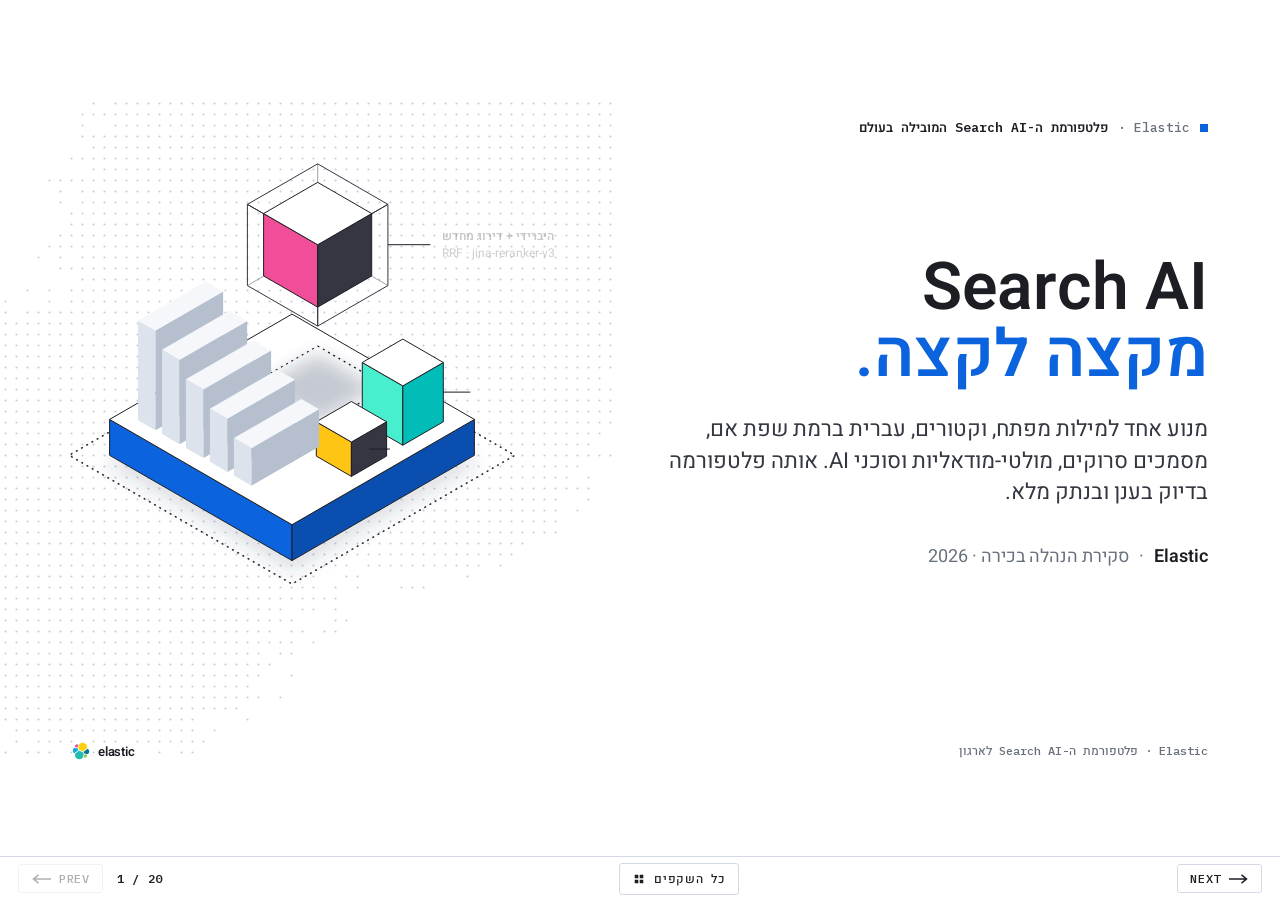
==== commit 8fa46ab7: "Add dedicated CTO slides for Agent Builder and Elastic Workflows (20 slides)" ====
--- a/he.html
+++ b/he.html
@@ -487,58 +487,115 @@
 #h14 .line{position:absolute;left:72px;right:72px;top:554px;font:700 30px/1.2 var(--sans)}
 #h14 .line .sm{display:block;margin-top:7px;font:400 17px var(--sans);color:var(--char)}
 
-/* h15: Multimodal Vector Space */
+/* h15: Agent Builder Platform (CTO view + Kibana Studio UI) */
+#h15 h1{font-size:40px}
+#h15 .kibana-ab{position:absolute;left:72px;top:150px;width:638px;border:1.5px solid var(--dev-blue);background:#fff;box-shadow:7px 7px 0 var(--blue);border-radius:6px;overflow:hidden}
+#h15 .kab-bar{height:28px;background:#101C3F;color:#fff;display:flex;align-items:center;justify-content:space-between;padding:0 12px;font:600 11.5px var(--mono);direction:ltr}
+#h15 .kab-bar .dots{display:flex;align-items:center;gap:6px}
+#h15 .kab-bar .dots i{width:8px;height:8px;border-radius:50%;background:#48EFCF;opacity:.85}
+#h15 .kab-bar .api{background:rgba(72,239,207,.16);color:#48EFCF;border:1px solid rgba(72,239,207,.45);padding:2px 8px;border-radius:3px;font-size:10.5px}
+#h15 .kab-tabs{display:grid;grid-template-columns:1fr 1.15fr;background:#F5F7FA;border-bottom:1.5px solid var(--line);font:600 13px var(--sans)}
+#h15 .kab-tabs div{padding:8px 12px;color:var(--grey);text-align:center;border-left:1px solid var(--line)}
+#h15 .kab-tabs div.on{background:#fff;color:#0B64DD;font-weight:700;box-shadow:inset 0 -3px 0 #0B64DD}
+#h15 .kab-body{display:grid;grid-template-columns:1.08fr .92fr;min-height:330px}
+#h15 .kab-cfg{padding:12px 14px;border-left:1px solid var(--line);display:flex;flex-direction:column;gap:8px}
+#h15 .kab-fld label{display:block;font:700 11px var(--sans);color:var(--grey);margin-bottom:2px}
+#h15 .kab-val{border:1px solid var(--line);background:#F5F7FA;padding:5px 8px;border-radius:4px;font:600 13px var(--sans);color:var(--ink);display:flex;justify-content:space-between;align-items:center}
+#h15 .kab-prompt{border:1px solid #B5BFCE;background:#fff;border-right:3px solid #0B64DD;padding:6px 8px;font-size:12.2px;line-height:1.38;color:var(--char);border-radius:3px}
+#h15 .kab-tools{display:flex;flex-wrap:wrap;gap:5px;margin-top:2px}
+#h15 .kab-tools span{font:600 11px var(--mono);padding:4px 7px;border-radius:3px;border:1px solid var(--dev-blue);background:#fff;color:var(--ink);direction:ltr}
+#h15 .kab-tools span.t-esql{background:#D9E8FF;border-color:#0B64DD;color:#0B64DD}
+#h15 .kab-tools span.t-srch{background:#DDFBF5;border-color:#02BCB7;color:#0A7A76}
+#h15 .kab-tools span.t-mcp{background:#FDE6F1;border-color:#F04E98;color:#BD2A72}
+#h15 .kab-tools span.t-wf{background:#FFF4CC;border-color:#FEC514;color:#8A6500}
+#h15 .kab-sim{padding:12px 13px;background:#FAFBFD;display:flex;flex-direction:column;gap:8px}
+#h15 .kab-u{background:#0B64DD;color:#fff;padding:7px 10px;border-radius:6px 6px 6px 0;font-size:12.5px;line-height:1.35}
+#h15 .kab-tr{border:1px solid var(--line);background:#fff;padding:6px 8px;border-radius:4px;font:500 11px/1.45 var(--mono);color:var(--char);direction:ltr;text-align:left}
+#h15 .kab-tr b{color:#0A7A76}
+#h15 .kab-a{background:#fff;border:1px solid var(--line);border-right:3px solid #48EFCF;padding:7px 10px;border-radius:4px;font-size:12.3px;line-height:1.38;color:var(--ink)}
+#h15 .kab-foot{background:#DDFBF5;border-top:1px solid #02BCB7;padding:6px 12px;font:600 12px var(--sans);color:#0A7A76;display:flex;justify-content:space-between;align-items:center}
+#h15 .ab-pts{position:absolute;right:72px;top:150px;width:466px;display:grid;gap:11px}
+#h15 .ab-pt{border:1.5px solid var(--dev-blue);border-radius:8px;padding:13px 16px;background:#fff}
+#h15 .ab-pt.hl{border-color:#0B64DD;background:#F5F7FA}
+#h15 .ab-pt>b{display:block;font:700 18px/1.2 var(--sans);color:var(--ink);margin-bottom:5px}
+#h15 .ab-pt p{font-size:15px;line-height:1.42;color:var(--char)}
+#h15 .take15{position:absolute;left:72px;right:72px;top:602px;font:700 28px/1.15 var(--sans)}
+
+/* h16: Elastic Workflows (Deterministic Execution + YAML + Approval Gate) */
+#h16 h1{font-size:40px}
+#h16 .wf-pipe{position:absolute;left:72px;right:72px;top:148px;display:flex;align-items:stretch;gap:8px}
+#h16 .wf-nd{flex:1;border:1.5px solid var(--dev-blue);border-radius:6px;background:#fff;padding:8px 10px;display:flex;flex-direction:column;gap:3px}
+#h16 .wf-nd i{font:700 11px var(--sans);color:var(--grey);font-style:normal}
+#h16 .wf-nd b{font:700 15px/1.18 var(--sans);color:var(--ink)}
+#h16 .wf-nd span{font-size:12.5px;line-height:1.28;color:var(--char)}
+#h16 .wf-nd.gate{background:#FFF4CC;border-color:#FEC514;box-shadow:4px 4px 0 #FEC514}
+#h16 .wf-nd.gate i{color:#8A6500}
+#h16 .wf-nd.act{background:#D9E8FF;border-color:#0B64DD}
+#h16 .wf-nd.act i{color:#0B64DD}
+#h16 .wf-pipe .arw{align-self:center;width:18px}
+#h16 .wf-yaml{position:absolute;left:72px;top:264px;width:576px}
+#h16 .wf-yaml .code{font-size:12.6px;line-height:1.45;padding:9px 13px}
+#h16 .wf-yaml .code .cm{color:var(--grey)}
+#h16 .wf-yaml .code .gt{background:#FFF4CC;color:#8A6500;font-weight:700;padding:0 4px}
+#h16 .wf-yaml .code .ok{color:#0A7A76;font-weight:600}
+#h16 .wf-pts{position:absolute;right:72px;top:264px;width:528px;display:grid;gap:10px}
+#h16 .wf-pt{border-right:5px solid var(--c,#0B64DD);background:#F5F7FA;padding:10px 15px;border-radius:4px}
+#h16 .wf-pt>b{display:block;font:700 17.5px/1.2 var(--sans);color:var(--ink);margin-bottom:3px}
+#h16 .wf-pt span{font-size:14.6px;line-height:1.38;color:var(--char)}
+#h16 .take16{position:absolute;left:72px;right:72px;top:604px;font:700 28px/1.15 var(--sans)}
+
+/* h17: Multimodal Vector Space */
 .c0{--c:#02BCB7}.c4{--c:#0B64DD}.c6{--c:#F04E98}
-#h15 .plot{position:absolute;left:48px;top:148px;width:680px;height:420px}
-#h15 .plot canvas{display:block}
-#h15 .legend{position:absolute;left:72px;top:580px;display:flex;gap:20px;font:500 14px var(--sans);color:var(--char)}
-#h15 .legend span{display:flex;align-items:center;gap:7px}
-#h15 .legend i{display:inline-block;width:12px;height:12px;border-radius:50%;background:var(--c)}
-#h15 .caps{position:absolute;right:72px;top:156px;width:452px;display:grid;gap:10px}
-#h15 .cap10{display:grid;grid-template-columns:1fr;gap:3px;padding:10px 16px 10px 14px;background:var(--cl,#F5F7FA);border-right:6px solid var(--c,#B5BFCE);border-radius:4px}
-#h15 .cap10 b{font:700 20px/1.2 var(--sans);color:var(--ink)}
-#h15 .cap10 span{font-size:15.5px;color:var(--char);line-height:1.36}
-#h15 .cap10 .q{font:600 15px var(--sans);color:var(--ct)}
-#h15 .vid{position:absolute;right:72px;top:566px;width:452px;font-size:14.5px;color:var(--grey);line-height:1.4}
-
-/* h16: OCR + Mixed RTL/LTR */
-#h16 h1{font-size:40px}
-#h16 .photo{position:absolute;left:72px;top:154px;width:420px}
-#h16 .photo img{display:block;width:420px;max-height:360px;object-fit:cover;border:1.5px solid var(--dev-blue);box-shadow:8px 8px 0 #B5BFCE}
-#h16 .photo .tag{margin-top:10px;display:block}
-#h16 .pdf-note{margin-top:10px;border:1px solid var(--line);background:#F5F7FA;padding:9px 12px;font-size:14.5px;color:var(--char);border-radius:6px}
-#h16 .eng{position:absolute;right:72px;top:154px;width:676px;display:grid;gap:14px}
-#h16 .eng .cw.loc{box-shadow:6px 6px 0 #B5BFCE}
-#h16 .eng .code{font-size:13.5px;line-height:1.48}
-#h16 .eng .code .ok{color:#0A7A76;font-weight:600}
-#h16 .eng .code .bad{color:#B84A2E}
-#h16 .rtl-ocr{border:1.5px solid var(--dev-blue);border-radius:8px;padding:12px 16px;background:#fff;box-shadow:5px 5px 0 #48EFCF}
-#h16 .rtl-ocr .hd{display:flex;justify-content:space-between;align-items:center;margin-bottom:6px}
-#h16 .rtl-ocr .good{background:#DDFBF5;padding:7px 12px;font:600 16px var(--sans);color:#0A7A76;border-radius:4px;margin-bottom:6px}
-#h16 .rtl-ocr .garb{font-size:13.5px;color:#B84A2E}
-#h16 .take11{position:absolute;left:72px;right:72px;top:598px;font:700 29px/1.15 var(--sans)}
-
-/* h17: Air-Gapped */
-#h17 #hero12{left:36px;top:148px;width:540px;height:470px}
-#h17 .tbl{position:absolute;right:72px;top:154px;width:604px}
-#h17 .th,#h17 .trw{display:grid;grid-template-columns:140px 180px 1fr;column-gap:12px;align-items:center}
-#h17 .th{padding-bottom:8px;border-bottom:2px solid var(--ink);font:700 13px var(--sans);color:var(--grey)}
-#h17 .trw{min-height:50px;border-bottom:1px solid var(--line);font-size:16px;line-height:1.3;color:var(--char)}
-#h17 .trw b{color:var(--ink);font-weight:700}
-#h17 .trw .mono{font-size:14px;text-align:right}
-#h17 .line12{position:absolute;right:72px;width:604px;top:498px;font:700 21px/1.32 var(--sans)}
-#h17 .line12 .sm{display:block;margin-top:8px;font:400 15.5px/1.42 var(--sans);color:var(--char)}
-
-/* h18: Closing Summary */
-#h18 h1{font-size:42px;max-width:1060px;line-height:1.1}
-#h18 .sub{font-size:20px;margin-top:10px;color:var(--char)}
-#h18 #hero13{left:40px;top:234px;width:520px;height:400px}
-#h18 .caps{position:absolute;right:72px;top:244px;width:616px;display:grid;gap:8px}
-#h18 .cap{display:grid;grid-template-columns:132px 1fr;align-items:center;gap:14px;padding:7px 0 7px 14px;background:var(--cl,#F5F7FA);border-right:6px solid var(--c,#B5BFCE);border-radius:4px}
-#h18 .cap.sl{--c:#B5BFCE;--cl:#F5F7FA}
-#h18 .cap .chipf{margin-right:12px;justify-self:start;padding:6px 10px;font-size:12.5px}
-#h18 .cap b{display:block;font:700 20px/1.2 var(--sans);color:var(--ink)}
-#h18 .cap div span{font-size:16px;color:var(--char)}
+#h17 .plot{position:absolute;left:48px;top:148px;width:680px;height:420px}
+#h17 .plot canvas{display:block}
+#h17 .legend{position:absolute;left:72px;top:580px;display:flex;gap:20px;font:500 14px var(--sans);color:var(--char)}
+#h17 .legend span{display:flex;align-items:center;gap:7px}
+#h17 .legend i{display:inline-block;width:12px;height:12px;border-radius:50%;background:var(--c)}
+#h17 .caps{position:absolute;right:72px;top:156px;width:452px;display:grid;gap:10px}
+#h17 .cap10{display:grid;grid-template-columns:1fr;gap:3px;padding:10px 16px 10px 14px;background:var(--cl,#F5F7FA);border-right:6px solid var(--c,#B5BFCE);border-radius:4px}
+#h17 .cap10 b{font:700 20px/1.2 var(--sans);color:var(--ink)}
+#h17 .cap10 span{font-size:15.5px;color:var(--char);line-height:1.36}
+#h17 .cap10 .q{font:600 15px var(--sans);color:var(--ct)}
+#h17 .vid{position:absolute;right:72px;top:566px;width:452px;font-size:14.5px;color:var(--grey);line-height:1.4}
+
+/* h18: OCR + Mixed RTL/LTR */
+#h18 h1{font-size:40px}
+#h18 .photo{position:absolute;left:72px;top:154px;width:420px}
+#h18 .photo img{display:block;width:420px;max-height:360px;object-fit:cover;border:1.5px solid var(--dev-blue);box-shadow:8px 8px 0 #B5BFCE}
+#h18 .photo .tag{margin-top:10px;display:block}
+#h18 .pdf-note{margin-top:10px;border:1px solid var(--line);background:#F5F7FA;padding:9px 12px;font-size:14.5px;color:var(--char);border-radius:6px}
+#h18 .eng{position:absolute;right:72px;top:154px;width:676px;display:grid;gap:14px}
+#h18 .eng .cw.loc{box-shadow:6px 6px 0 #B5BFCE}
+#h18 .eng .code{font-size:13.5px;line-height:1.48}
+#h18 .eng .code .ok{color:#0A7A76;font-weight:600}
+#h18 .eng .code .bad{color:#B84A2E}
+#h18 .rtl-ocr{border:1.5px solid var(--dev-blue);border-radius:8px;padding:12px 16px;background:#fff;box-shadow:5px 5px 0 #48EFCF}
+#h18 .rtl-ocr .hd{display:flex;justify-content:space-between;align-items:center;margin-bottom:6px}
+#h18 .rtl-ocr .good{background:#DDFBF5;padding:7px 12px;font:600 16px var(--sans);color:#0A7A76;border-radius:4px;margin-bottom:6px}
+#h18 .rtl-ocr .garb{font-size:13.5px;color:#B84A2E}
+#h18 .take11{position:absolute;left:72px;right:72px;top:598px;font:700 29px/1.15 var(--sans)}
+
+/* h19: Air-Gapped */
+#h19 #hero12{left:36px;top:148px;width:540px;height:470px}
+#h19 .tbl{position:absolute;right:72px;top:154px;width:604px}
+#h19 .th,#h19 .trw{display:grid;grid-template-columns:140px 180px 1fr;column-gap:12px;align-items:center}
+#h19 .th{padding-bottom:8px;border-bottom:2px solid var(--ink);font:700 13px var(--sans);color:var(--grey)}
+#h19 .trw{min-height:50px;border-bottom:1px solid var(--line);font-size:16px;line-height:1.3;color:var(--char)}
+#h19 .trw b{color:var(--ink);font-weight:700}
+#h19 .trw .mono{font-size:14px;text-align:right}
+#h19 .line12{position:absolute;right:72px;width:604px;top:498px;font:700 21px/1.32 var(--sans)}
+#h19 .line12 .sm{display:block;margin-top:8px;font:400 15.5px/1.42 var(--sans);color:var(--char)}
+
+/* h20: Closing Summary */
+#h20 h1{font-size:42px;max-width:1060px;line-height:1.1}
+#h20 .sub{font-size:20px;margin-top:10px;color:var(--char)}
+#h20 #hero13{left:40px;top:234px;width:520px;height:400px}
+#h20 .caps{position:absolute;right:72px;top:244px;width:616px;display:grid;gap:8px}
+#h20 .cap{display:grid;grid-template-columns:132px 1fr;align-items:center;gap:14px;padding:7px 0 7px 14px;background:var(--cl,#F5F7FA);border-right:6px solid var(--c,#B5BFCE);border-radius:4px}
+#h20 .cap.sl{--c:#B5BFCE;--cl:#F5F7FA}
+#h20 .cap .chipf{margin-right:12px;justify-self:start;padding:6px 10px;font-size:12.5px}
+#h20 .cap b{display:block;font:700 20px/1.2 var(--sans);color:var(--ink)}
+#h20 .cap div span{font-size:16px;color:var(--char)}
 
 </style>
 </head>
@@ -1041,7 +1098,7 @@
 <section class="slide " id="h14" dir="rtl" lang="he" data-steps="3" data-foot="מחיפוש לפעולה · RAG, Agent Builder ו-Workflows">
 
   <div class="z">
-    <div class="eyebrow in1">למה חיפוש הוא תשתית ה-AI · <b>RAG, Agent Builder &amp; Workflows</b></div>
+    <div class="eyebrow in1">למה חיפוש הוא תשתית ה-AI · <b>ארכיטקטורת RAG מאובטחת</b></div>
     <h1 class="in2">מודל שפה מכיר רק <span class="b">את מה שהיה באימון שלו.</span></h1>
   </div>
   <div class="world in3">
@@ -1062,14 +1119,136 @@
     <div class="bridge rv" data-s="2"><b>Elasticsearch</b><span>הגשר לדאטה שלכם</span></div>
   </div>
   <div class="pipe rv" data-s="2">
-    <div class="nd">שאלה בשפה טבעית</div><svg class="arw" viewBox="0 0 24 12" aria-hidden="true"><path d="M0 6h20M15 1l6 5-6 5" fill="none" stroke="currentColor" stroke-width="1.8"/></svg><div class="nd rrfn"><b>שליפה ודירוג מחדש</b></div><svg class="arw" viewBox="0 0 24 12" aria-hidden="true"><path d="M0 6h20M15 1l6 5-6 5" fill="none" stroke="currentColor" stroke-width="1.8"/></svg><div class="nd">הזרקת הקשר לפי הרשאות</div><svg class="arw" viewBox="0 0 24 12" aria-hidden="true"><path d="M0 6h20M15 1l6 5-6 5" fill="none" stroke="currentColor" stroke-width="1.8"/></svg><div class="nd keyn"><b>תשובה מבוססת מקורות + פעולה</b></div>
-  </div>
-  <div class="line rv" data-s="3">החיפוש הוא הדרך שבה ה-LLM <span class="b">פוגש את הארגון שלכם בביטחון.</span><span class="sm">ומעל החיפוש: <b>Agent Builder</b> ו-<b>Elastic Workflows</b> מאפשרים לסוכן לתחקר מספר מערכות, לאחד נתונים ולהוציא לפועל תהליכים מבוקרים.</span></div>
+    <div class="nd">שאלה בשפה טבעית</div><svg class="arw" viewBox="0 0 24 12" aria-hidden="true"><path d="M0 6h20M15 1l6 5-6 5" fill="none" stroke="currentColor" stroke-width="1.8"/></svg><div class="nd rrfn"><b>שליפה ודירוג מחדש</b></div><svg class="arw" viewBox="0 0 24 12" aria-hidden="true"><path d="M0 6h20M15 1l6 5-6 5" fill="none" stroke="currentColor" stroke-width="1.8"/></svg><div class="nd">הזרקת הקשר לפי הרשאות</div><svg class="arw" viewBox="0 0 24 12" aria-hidden="true"><path d="M0 6h20M15 1l6 5-6 5" fill="none" stroke="currentColor" stroke-width="1.8"/></svg><div class="nd keyn"><b>תשובה מבוססת מקורות</b></div>
+  </div>
+  <div class="line rv" data-s="3">החיפוש הוא הדרך שבה ה-LLM <span class="b">פוגש את הארגון שלכם בביטחון.</span><span class="sm">אבל תשובה טובה היא רק ההתחלה - השלב הבא הוא סוכנים מומחים (Agents) ותהליכי ביצוע מבוקרים (Workflows).</span></div>
 <div class="ew-foot"><span class="lg"><svg viewBox="0 0 236.6 235.6" xmlns="http://www.w3.org/2000/svg"><path d="M236.6 123.5a46.54 46.54 0 0 0-30.8-43.9A67 67 0 0 0 140.2 0 66.72 66.72 0 0 0 86 27.7a35.5 35.5 0 0 0-57.2 28.1A36.77 36.77 0 0 0 31 68.2a46.75 46.75 0 0 0-.1 88 66.66 66.66 0 0 0 119.6 51.6 35 35 0 0 0 21.7 7.6 35.51 35.51 0 0 0 35.5-35.5 36.77 36.77 0 0 0-2.2-12.4 47.08 47.08 0 0 0 31.1-44" fill="#fff"/><path d="M93 101.5l51.8 23.6L197 79.3a54.71 54.71 0 0 0 1.1-11.5 58.35 58.35 0 0 0-106.5-33l-8.7 45.1L93 101.5z" fill="#fed10a"/><path d="M39.4 156.3a56.62 56.62 0 0 0-1.1 11.7 58.58 58.58 0 0 0 107 32.9l8.6-44.9-11.5-22-52-23.7z" fill="#24bbb1"/><path d="M39.1 66.7l35.5 8.4 7.8-40.3a28 28 0 0 0-43.3 31.9" fill="#ef5098"/><path d="M36 75.2a39.1 39.1 0 0 0-1.7 73.7l49.8-45L75 84.4z" fill="#17a8e0"/><path d="M154.3 200.9a28 28 0 0 0 43.2-31.9l-35.4-8.3z" fill="#93c83e"/><path d="M161.5 151.4l39 9.1a39.1 39.1 0 0 0 1.7-73.7l-51 44.7z" fill="#0779a1"/></svg> elastic</span><span class="rt"><span>מחיפוש לפעולה · RAG, Agent Builder ו-Workflows</span></span></div>
-<aside class="nt"><p><b>מקש רווח: חושף את גשר ה-Elasticsearch ואת צינור ה-RAG והסוכנים.</b></p><p>כל ארגון יכול לחבר מודל שפה תוך שעה; האתגר האמיתי הוא לספק למודל בדיוק את הפסקה הנכונה מתוך מיליוני מסמכים תחת הרשאות המשתמש, ואז לאפשר לסוכן לפעול באמצעות Agent Builder ו-Elastic Workflows.</p></aside>
-</section>
-
-<section class="slide " id="h15" dir="rtl" lang="he" data-steps="3" data-foot="מרחב וקטורי אחוד · טקסט, תמונות, קול ווידאו">
+<aside class="nt"><p><b>מקש רווח: חושף את גשר ה-Elasticsearch ואת צינור ה-RAG.</b></p><p>כל ארגון יכול לחבר מודל שפה תוך שעה; האתגר האמיתי הוא לספק למודל בדיוק את הפסקה הנכונה מתוך מיליוני מסמכים תחת הרשאות המשתמש. משם עוברים לשני השקפים הבאים: Agent Builder ו-Elastic Workflows.</p></aside>
+</section>
+
+<section class="slide " id="h15" dir="rtl" lang="he" data-steps="3" data-foot="Agent Builder · פלטפורמת סוכני AI ארגונית ב-Kibana">
+
+  <div class="z">
+    <div class="eyebrow in1">פלטפורמת סוכנים מובנית · <b>Elastic Agent Builder</b></div>
+    <h1 class="in2">סוכני <span dir="ltr">Plug &amp; Play</span> או מומחים מותאמים. <span class="b">בלי לבנות תשתית מאפס.</span></h1>
+  </div>
+  <div class="kibana-ab in3">
+    <div class="kab-bar">
+      <span class="dots"><i></i><i></i><i></i><span style="margin-left:6px">Kibana › AI › Agent Builder</span></span>
+      <span class="api">POST /api/agent_builder/converse</span>
+    </div>
+    <div class="kab-tabs">
+      <div>סוכנים מובנים (<span dir="ltr">Search · AI SRE · Security</span>)</div>
+      <div class="on">★ סוכן מומחה מותאם (<span dir="ltr">Custom Expert</span>)</div>
+    </div>
+    <div class="kab-body">
+      <div class="kab-cfg">
+        <div class="kab-fld">
+          <label>תפקיד ופרסונה ייעודית (Role &amp; Persona)</label>
+          <div class="kab-val"><span>מומחה רגולציה ותחקור חוזים</span><span class="mono" style="font-size:11px;color:var(--blue)">compliance-expert</span></div>
+        </div>
+        <div class="kab-fld">
+          <label>מודל שפה (BYO-LLM לכל סוכן)</label>
+          <div class="kab-val"><span dir="ltr" style="font-size:12px">vLLM · Llama-3.3-70B / Claude Sonnet</span><span style="font-size:11px;color:#0A7A76">● מחובר</span></div>
+        </div>
+        <div class="kab-fld">
+          <label>הנחיות מומחה ותחום אחריות (Instructions)</label>
+          <div class="kab-prompt">״אתה מומחה ציות ורכש. הצלב סעיפי חוזים מול מדדי SLA חיים ב-ES|QL, בסס כל ממצא על סעיף מקור מדויק, ואל תחרוג מהאינדקסים המורשים.״</div>
+        </div>
+        <div class="kab-fld">
+          <label>כלים ופרוטוקולים מחוברים (Tools · MCP · A2A)</label>
+          <div class="kab-tools">
+            <span class="t-srch">hybrid_search</span>
+            <span class="t-esql">execute_esql</span>
+            <span class="t-mcp">MCP · Jira / ERP</span>
+            <span class="t-mcp">A2A · finance-agent</span>
+            <span class="t-wf">workflow:sla_review</span>
+          </div>
+        </div>
+      </div>
+      <div class="kab-sim">
+        <div style="font:700 11px var(--sans);color:var(--grey)">בדיקה חיה ושקיפות הרצה (Live Trace)</div>
+        <div class="kab-u">אילו ספקי תשתית חרגו מיעד ה-SLA ברבעון הנוכחי ומה סעיף הקנס בחוזה שלהם?</div>
+        <div class="kab-tr">
+          <b>✓ execute_esql</b> · 21ms · 2 vendors &gt; threshold<br>
+          <b>✓ hybrid_search</b> · 39ms · Contracts_2026 #sec-8.2
+        </div>
+        <div class="kab-a">זוהו <b>2 ספקים</b> בחריגת זמינות מעל 1.8%. לפי <b>סעיף 8.2ב</b> בחוזה האחיד קיימת זכאות לזיכוי רבעוני אוטומטי. להפעיל תהליך בדיקה?</div>
+      </div>
+    </div>
+    <div class="kab-foot">
+      <span>🔒 אכיפת RBAC אוטומטית: הסוכן יורש את הרשאות המשתמש (<span dir="ltr">DLS / FLS</span>)</span>
+      <span class="mono" style="font-size:11px">trace_id: ab-90412</span>
+    </div>
+  </div>
+  <div class="ab-pts in4">
+    <div class="ab-pt hl rv" data-s="1">
+      <b>1 · סוכנים מובנים + מומחים תפורים לתפקיד</b>
+      <p>מתחילים מיד עם סוכני המדף של Elastic, ומקימים תוך דקות <b>סוכנים מומחים ייעודיים</b> (רגולציה, תחקור, מחקר קליני, FinOps) עם הנחיות ואינדקסים מוגדרים.</p>
+    </div>
+    <div class="ab-pt rv" data-s="2">
+      <b>2 · כלים דטרמיניסטיים ופרוטוקולים פתוחים</b>
+      <p>הסוכן מריץ חיפוש היברידי ושאילתות <span class="mono">ES|QL</span> מדויקות, מתחבר למערכות הארגון ב-<b dir="ltr">MCP</b>, ומאציל משימות לסוכנים אחרים ב-<b dir="ltr">A2A</b>.</p>
+    </div>
+    <div class="ab-pt rv" data-s="3">
+      <b>3 · חוסך לצוותי הפיתוח חודשים של צנרת DIY</b>
+      <p>בלי לבנות ולתחזק תשתית <span dir="ltr">LangChain</span> נפרדת לכל פרויקט: ניהול הרשאות, זיכרון שיחה, לוגי ביקורת ו-API אחיד לאפליקציות שלכם כבר בפנים.</p>
+    </div>
+  </div>
+  <div class="take15 rv" data-s="3">מגדירים סוכן מומחה ב-Kibana בדקות. <span class="b">וחושפים אותו לכל מערכת ארגונית ב-API מאובטח אחד.</span></div>
+<div class="ew-foot"><span class="lg"><svg viewBox="0 0 236.6 235.6" xmlns="http://www.w3.org/2000/svg"><path d="M236.6 123.5a46.54 46.54 0 0 0-30.8-43.9A67 67 0 0 0 140.2 0 66.72 66.72 0 0 0 86 27.7a35.5 35.5 0 0 0-57.2 28.1A36.77 36.77 0 0 0 31 68.2a46.75 46.75 0 0 0-.1 88 66.66 66.66 0 0 0 119.6 51.6 35 35 0 0 0 21.7 7.6 35.51 35.51 0 0 0 35.5-35.5 36.77 36.77 0 0 0-2.2-12.4 47.08 47.08 0 0 0 31.1-44" fill="#fff"/><path d="M93 101.5l51.8 23.6L197 79.3a54.71 54.71 0 0 0 1.1-11.5 58.35 58.35 0 0 0-106.5-33l-8.7 45.1L93 101.5z" fill="#fed10a"/><path d="M39.4 156.3a56.62 56.62 0 0 0-1.1 11.7 58.58 58.58 0 0 0 107 32.9l8.6-44.9-11.5-22-52-23.7z" fill="#24bbb1"/><path d="M39.1 66.7l35.5 8.4 7.8-40.3a28 28 0 0 0-43.3 31.9" fill="#ef5098"/><path d="M36 75.2a39.1 39.1 0 0 0-1.7 73.7l49.8-45L75 84.4z" fill="#17a8e0"/><path d="M154.3 200.9a28 28 0 0 0 43.2-31.9l-35.4-8.3z" fill="#93c83e"/><path d="M161.5 151.4l39 9.1a39.1 39.1 0 0 0 1.7-73.7l-51 44.7z" fill="#0779a1"/></svg> elastic</span><span class="rt"><span>Agent Builder · פלטפורמת סוכני AI ארגונית ב-Kibana</span></span></div>
+<aside class="nt"><p><b>מקש רווח: שלוש לחיצות - מציג CTO את הערך ההנדסי של Agent Builder כפלטפורמה אחודה.</b></p><p>במקום שכל צוות פיתוח ימציא מחדש ניהול פרומפטים, הרשאות משתמש, חיבור לכלים ולוגי ביקורת בקוד פיתון נפרד, Agent Builder ב-Kibana נותן גם סוכני Plug & Play מוכנים וגם סטודיו להקמת סוכנים מומחים לכל תפקיד בארגון - עם תמיכה מובנית ב-ES|QL,‏ MCP ו-A2A.</p></aside>
+</section>
+
+<section class="slide " id="h16" dir="rtl" lang="he" data-steps="3" data-foot="Elastic Workflows · אוטומציה דטרמיניסטית ושערי אישור">
+
+  <div class="z">
+    <div class="eyebrow in1">אורקסטרציה ובקרה הנדסית · <b>Elastic Workflows</b></div>
+    <h1 class="in2">הסוכן מנתח בהסתברות. <span class="b">ה-Workflow מבצע בדטרמיניזם.</span></h1>
+  </div>
+  <div class="wf-pipe in3">
+    <div class="wf-nd"><i>1 · טריגר</i><b>אירוע, תזמון או סוכן</b><span>חוק התראה, Cron,‏ API או קריאת כלי מסוכן</span></div><svg class="arw" viewBox="0 0 24 12" aria-hidden="true"><path d="M0 6h20M15 1l6 5-6 5" fill="none" stroke="currentColor" stroke-width="1.8"/></svg>
+    <div class="wf-nd"><i>2 · איסוף ראיות</i><b>שליפה מרובת מקורות</b><span>שאילתות ES|QL וחיפוש היברידי מתועד</span></div><svg class="arw" viewBox="0 0 24 12" aria-hidden="true"><path d="M0 6h20M15 1l6 5-6 5" fill="none" stroke="currentColor" stroke-width="1.8"/></svg>
+    <div class="wf-nd"><i>3 · שיקול דעת</i><b>צעד AI ממוקד</b><span>סוכן שמנתח את הראיות ומנסח המלצה</span></div><svg class="arw" viewBox="0 0 24 12" aria-hidden="true"><path d="M0 6h20M15 1l6 5-6 5" fill="none" stroke="currentColor" stroke-width="1.8"/></svg>
+    <div class="wf-nd gate"><i>4 · שער בקרה</i><b><span dir="ltr">waitForApproval</span></b><span>עצירה קשיחה לאישור אנושי לפני שינוי</span></div><svg class="arw" viewBox="0 0 24 12" aria-hidden="true"><path d="M0 6h20M15 1l6 5-6 5" fill="none" stroke="currentColor" stroke-width="1.8"/></svg>
+    <div class="wf-nd act"><i>5 · ביצוע מבוקר</i><b>רץ תחת זהות המאשר</b><span>Jira,‏ ServiceNow,‏ Slack,‏ ERP או אינדוקס</span></div><svg class="arw" viewBox="0 0 24 12" aria-hidden="true"><path d="M0 6h20M15 1l6 5-6 5" fill="none" stroke="currentColor" stroke-width="1.8"/></svg>
+    <div class="wf-nd"><i>6 · ביקורת</i><b>Audit Trail מלא</b><span>מי המליץ, מי אישר ומה בוצע בפועל</span></div>
+  </div>
+  <div class="wf-yaml in4">
+    <div class="cw"><div class="bar"><i></i><i></i><i></i><span>Kibana › Workflows · sla_remediation_runbook.yaml</span></div>
+<pre class="code"><span class="k">triggers:</span>
+  - type: <span class="ok">agent_tool</span>          <span class="cm"># Agent Builder, alert, or cron</span>
+<span class="k">steps:</span>
+  - name: gather_evidence
+    type: elasticsearch.esql  <span class="cm"># deterministic data fetch</span>
+  - name: assess_impact
+    type: ai.agent            <span class="cm"># bounded reasoning step</span>
+  - name: executive_gate
+    type: <span class="gt">waitForApproval</span>     <span class="cm"># hard pause for human sign-off</span>
+    expires_after: 24h
+  - name: update_enterprise_sys
+    type: http.connector      <span class="cm"># Jira / ERP · runs as approver</span></pre></div>
+  </div>
+  <div class="wf-pts in4">
+    <div class="wf-pt rv" data-s="1" style="--c:#0B64DD">
+      <b>הפרדה ארכיטקטונית בין חשיבה לביצוע</b>
+      <span>מודל שפה מצוין בהבנת הקשר אך אסור לתת לו גישה חופשית לשינוי פרודקשן. ה-Workflow עוטף כל פעולה בלוגיקה קשיחה, <span dir="ltr">retries</span> וטיפול בשגיאות.</span>
+    </div>
+    <div class="wf-pt rv" data-s="2" style="--c:#FEC514">
+      <b>בקרה אנושית בקוד המנוע - לא כ״בקשה בפרומפט״</b>
+      <span>צעד <span class="mono">waitForApproval</span> עוצר פיזית את הריצה עד לאישור גורם מוסמך, והפעולה מתבצעת תחת <b>הרשאת וזהות המאשר</b>.</span>
+    </div>
+    <div class="wf-pt rv" data-s="3" style="--c:#48EFCF">
+      <b>Runbooks כקוד YAML בתוך הפלטפורמה</b>
+      <span>קריא, מנוהל בגרסאות (<span dir="ltr">GitOps / PR</span>) ורץ ישירות ב-Kibana - חוסך רכישה, אינטגרציה ותחזוקה של כלי SOAR ואוטומציה חיצוניים.</span>
+    </div>
+  </div>
+  <div class="take16 rv" data-s="3">אפס ״סוכנים סוררים״ בפרודקשן: <span class="b">הגמישות של AI עם המשמעת ההנדסית של קוד.</span></div>
+<div class="ew-foot"><span class="lg"><svg viewBox="0 0 236.6 235.6" xmlns="http://www.w3.org/2000/svg"><path d="M236.6 123.5a46.54 46.54 0 0 0-30.8-43.9A67 67 0 0 0 140.2 0 66.72 66.72 0 0 0 86 27.7a35.5 35.5 0 0 0-57.2 28.1A36.77 36.77 0 0 0 31 68.2a46.75 46.75 0 0 0-.1 88 66.66 66.66 0 0 0 119.6 51.6 35 35 0 0 0 21.7 7.6 35.51 35.51 0 0 0 35.5-35.5 36.77 36.77 0 0 0-2.2-12.4 47.08 47.08 0 0 0 31.1-44" fill="#fff"/><path d="M93 101.5l51.8 23.6L197 79.3a54.71 54.71 0 0 0 1.1-11.5 58.35 58.35 0 0 0-106.5-33l-8.7 45.1L93 101.5z" fill="#fed10a"/><path d="M39.4 156.3a56.62 56.62 0 0 0-1.1 11.7 58.58 58.58 0 0 0 107 32.9l8.6-44.9-11.5-22-52-23.7z" fill="#24bbb1"/><path d="M39.1 66.7l35.5 8.4 7.8-40.3a28 28 0 0 0-43.3 31.9" fill="#ef5098"/><path d="M36 75.2a39.1 39.1 0 0 0-1.7 73.7l49.8-45L75 84.4z" fill="#17a8e0"/><path d="M154.3 200.9a28 28 0 0 0 43.2-31.9l-35.4-8.3z" fill="#93c83e"/><path d="M161.5 151.4l39 9.1a39.1 39.1 0 0 0 1.7-73.7l-51 44.7z" fill="#0779a1"/></svg> elastic</span><span class="rt"><span>Elastic Workflows · אוטומציה דטרמיניסטית ושערי אישור</span></span></div>
+<aside class="nt"><p><b>מקש רווח: שלוש לחיצות על שלושת עקרונות הבקרה ההנדסית ל-CTO ול-CISO.</b></p><p>החשש מספר 1 של כל CTO מהטמעת סוכני AI הוא פעולות לא צפויות בפרודקשן. השילוב בין Agent Builder ל-Elastic Workflows פותר זאת מהשורש: הסוכן חוקר וממליץ, וה-Workflow מבצע בצורה דטרמיניסטית לחלוטין עם שערי אישור מובנים ותיעוד מלא.</p></aside>
+</section>
+
+<section class="slide " id="h17" dir="rtl" lang="he" data-steps="3" data-foot="מרחב וקטורי אחוד · טקסט, תמונות, קול ווידאו">
 
   <div class="z">
     <div class="eyebrow in1">מולטי-מודאליות מובנית · <b>jina-embeddings-v5-omni</b></div>
@@ -1127,7 +1306,7 @@
 <aside class="nt"><p><b>מקש רווח: שלוש לחיצות - כל לחיצה מדליקה קשר חוצה-מדיה בענן הווקטורים התלת-ממדי.</b></p><p>ידע ארגוני לא חי רק בקובצי טקסט נקיים: הוא נמצא בתרשימי זרימה, צילומי מסך, הקלטות מוקד וסריקות. מודל מולטי-מודאלי ממפה את כולם לאותו מרחב וקטורי ב-Elasticsearch.</p></aside>
 </section>
 
-<section class="slide " id="h16" dir="rtl" lang="he" data-steps="3" data-foot="OCR וחילוץ מסמכים · עברית ואנגלית מעורבת, ענן ונתק מלא">
+<section class="slide " id="h18" dir="rtl" lang="he" data-steps="3" data-foot="OCR וחילוץ מסמכים · עברית ואנגלית מעורבת, ענן ונתק מלא">
 
   <div class="z">
     <div class="eyebrow in1">חילוץ מסמכים מהעולם האמיתי · <b>jina-ocr-v1 מול מנוע מקומי</b></div>
@@ -1157,7 +1336,7 @@
 <aside class="nt"><p><b>מקש רווח: מדגים דיוק על צילום עקום מהנייד, טיפול בטפסים דו-כיווניים בעברית+אנגלית, ומעבר חלק למנוע מקומי בנתק מלא.</b></p></aside>
 </section>
 
-<section class="slide " id="h17" dir="rtl" lang="he" data-steps="3" data-foot="נתק מלא ועצמאות ארכיטקטונית · Air-Gapped">
+<section class="slide " id="h19" dir="rtl" lang="he" data-steps="3" data-foot="נתק מלא ועצמאות ארכיטקטונית · Air-Gapped">
 
   <div class="z">
     <div class="eyebrow in1">ריבונות ועצמאות · <b>ענן היברידי ונתק מלא (Air-Gapped)</b></div>
@@ -1193,7 +1372,7 @@
 <aside class="nt"><p><b>מקש רווח: שורת ההפשטה הארכיטקטונית ואז עצמאות הספק (ללא תלות בשרשרת תוספים חיצוניים).</b></p><p>קריטי למגזר הביטחוני, הממשלתי, הפיננסי והבריאותי בישראל: אפשר לפתח בענן או בסביבת פיתוח ולהעביר לרשת סגורה לחלוטין (Air-Gapped) בלי לשנות שורת קוד אחת באפליקציה.</p></aside>
 </section>
 
-<section class="slide " id="h18" dir="rtl" lang="he" data-steps="1" data-foot="Elastic · פלטפורמת Search AI אחת להכול">
+<section class="slide " id="h20" dir="rtl" lang="he" data-steps="1" data-foot="Elastic · פלטפורמת Search AI אחת להכול">
 
   <div class="z">
     <div class="eyebrow in1">השורה התחתונה · <b>עוצמת ה-Search AI של Elastic</b></div>
